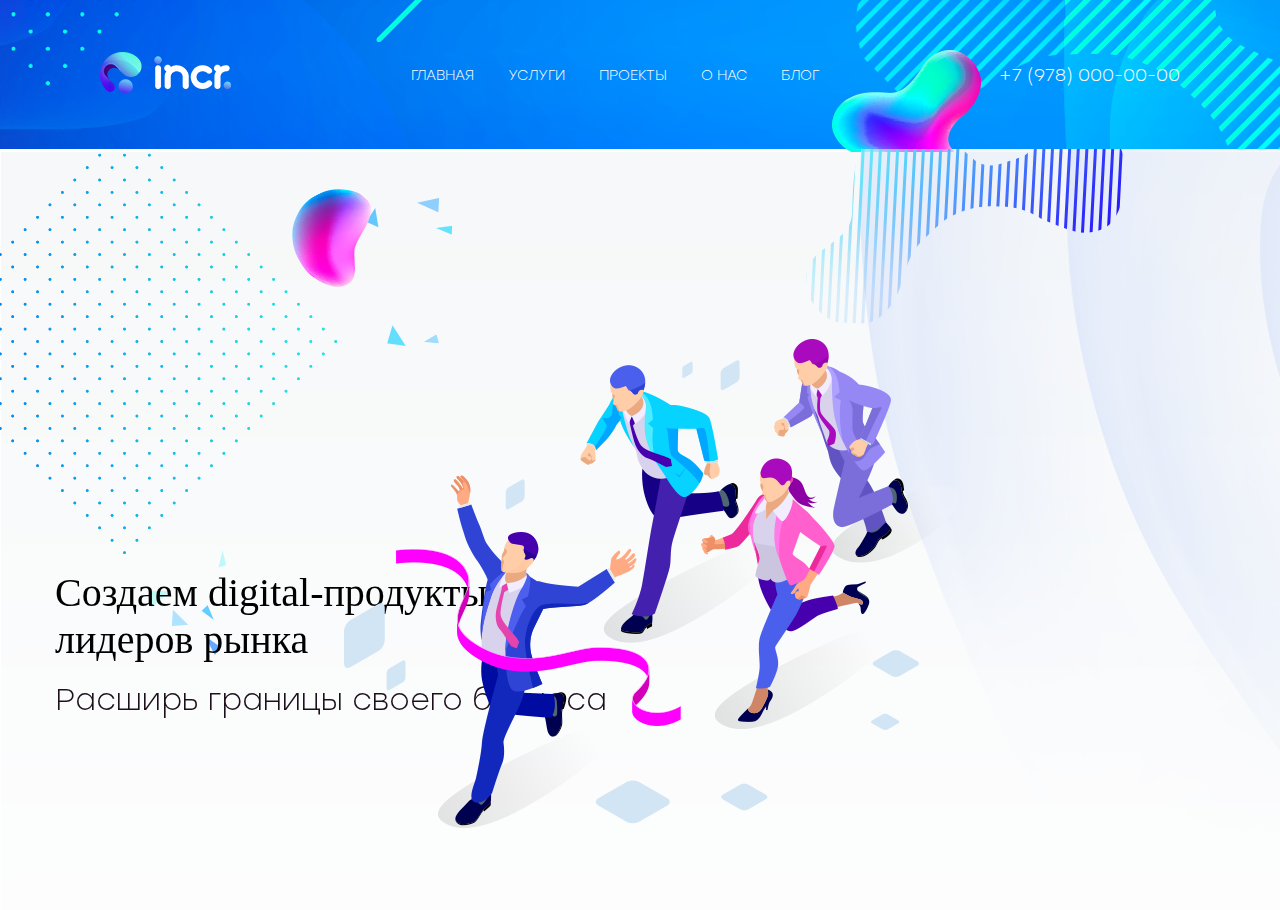
==== about_us.html @ ee7e79bd "страница о нас" ====
<!DOCTYPE html>
<html lang="en">
<head>
    <meta charset="UTF-8">
    <meta name="viewport" content="width=device-width, initial-scale=1.0">
    <meta http-equiv="X-UA-Compatible" content="ie=edge">
    <link rel="stylesheet" href="./style.css">
    <link rel="stylesheet" type="text/css" href="css/slick.css"/>
    <title>Document</title>
</head>
<body>
<header class="header-land-services">
    <section class="header-land-about-one-services">
        <a href="#" class="header-logo logo"> 
            <img src="./images/logo-small.png" class="logo__img" alt="Increase - веб-агенство">
        </a>
        <nav class="header-nav">
            <ul class="header-nav-list">
                <li class="header-nav-list__item">
                    <a href="#" class="header-nav-list__link">Главная</a>
                </li>
                <li class="header-nav-list__item">
                    <a href="#" class="header-nav-list__link">Услуги</a>
                </li>
                <li class="header-nav-list__item">
                    <a href="#" class="header-nav-list__link">Проекты</a>
                </li>
                <li class="header-nav-list__item">
                    <a href="#" class="header-nav-list__link">О нас</a>
                </li>
                <li class="header-nav-list__item">
                    <a href="#" class="header-nav-list__link">Блог</a>
                </li>
            </ul>
        </nav>
        <a href="tel:+79780000000" class="header-phone">+7 (978) 000-00-00</a>
    </section>
<img src="./images/free-audit-blot.png" class="header__paroller-1" data-paroller-factor="0.2" aria-hidden="true" alt="" style="transform: translate(0px, 21px); transition: transform 0.1s ease 0s; will-change: transform;">
</header>
<section class="about-us-digital">
    <div class="container container-about-us-digital">
        <h3 class="about-us-digital-title">Создаем digital-продукты для лидеров рынка</h3>
        <span class="about-us-digital-sub-title">Расширь границы своего бизнеса</span>
        <img class="about-us-digital-img" src="images/about-us-digital-img.png">
    </div>
</section>

<script src="./js/jquery-3.4.1.min.js"></script>
<script src="./js/jquery.paroller.min.js"></script>
<script defer type="text/javascript" src="js/slick.min.js"></script>
<script defer src="./main.js"></script>     
</body>
</html>
---- style.css ----
* {
    margin: 0;
    padding: 0;
    box-sizing: border-box;
}


@font-face {
    font-family: 'Stolzl Light';
    src: url(./fonts/StolzlLight.ttf) format('truetype');
    font-weight: normal;
    font-style: normal;
}

@font-face {
    font-family: 'Stolzl Bold';
    src: url(./fonts/StolzlBold.ttf) format('truetype');
    font-weight: normal;
    font-style: normal;
}

@font-face {
    font-family: 'Stolzl Book';
    src: url(./fonts/StolzlBook.otf) format('opentype');
    font-weight: normal;
    font-style: normal;
}



:root {
    --violet: #260063;
    --blue-light: rgba(68,174,255);
    --blue-dark: rgb(75,38,239);
    --grey: #787878;
    --grey-light: #F3F5F6;
    --grey-dark: #1D0F1C;

    --font-book: 'Stolzl Book', Arial, Helvetica, sans-serif;
}

body {
    font-family: 'Stolzl Light', Arial, Helvetica, sans-serif;
    font-size: 16px;
}

h1,
h2,
h3 {
    font-weight: normal;
}

input,
select,
textarea {
    font-family: inherit;
}
input,textarea:focus{
    outline: none;
}
textarea {
    border-radius: 25px;
    resize: none;
}

img {
    max-width: 100%;
}

*[data-paroller-factor] {
    position: absolute;
}
button:focus{
    outline: none;
}

.container {
    width: 1200px;
    max-width: 100%;
    margin: 0 auto;
    padding: 0 15px;
}

.btn {
    width: 250px;
    height: 65px;
    border: none;
    border-radius: 30px;
    background-color: #fff;
    font-family: var(--font-book);
    font-size: 16px;
    color: var(--violet);
    transition: all .25s;
}

.btn:hover,
.btn:focus {
    box-shadow: 0 3px 15px rgba(255,255,255, .35);
}

.sr-only {
    position: absolute;
    overflow: hidden;
    width: 1px;
    height: 1px;
    margin: -1px;
    padding: 0;
    border: 0;
    clip: rect(0,0,0,0);
    -webkit-clip-path: inset(100%);
    clip-path: inset(100%);
}

.form__input {
    display: block;
    width: 100%;
    padding: 15px 20px;
    border: 1px solid rgba(255,255,255, .5);
    border-radius: 35px;
    background-color: rgba(255,255,255, .35);
    color: #fff;
}

.form__input:hover,
.form__input:focus {
    box-shadow: 0px 0px 15px rgba(255,255,255, .8);
}

.form__pp {
    position: relative;
    display: block;
    padding-top: 1px;
    min-height: 24px;
    margin-top: 20px;
    padding-left: 30px;
}

.form__pp::before {
    content: "";
    position: absolute;
    left: 0;
    top: 0;
    width: 21px;
    height: 21px;
    border: 1px solid rgba(255,255,255, .8);
    border-radius: 50%;
    background-color: rgba(255,255,255, .5);
}

.form__pp-text {
    font-size: 12px;
    color: #fff;
}

.form__pp-link {
    color: inherit;
}

.form__pp-link:hover {
    text-decoration: none;
}

.form__pp-checkbox {
    -moz-appearance: none;
    -webkit-appearance: none;
}

.form__pp-text::before {
    content: "";
    position: absolute;
    left: 0;
    top: 0;
    width: 11px;
    height: 11px;
    border-radius: 50%;
    background-color: #fff;
    transform: translate(calc(50% + .5px), calc(50% + .5px));
}

.form__pp-checkbox:checked + .form__pp-text::before {
    background-color: var(--blue-dark);
}

.form__input::-webkit-input-placeholder {
    color: #fff;
}

.form__input:-ms-input-placeholder {
    color: #fff;
}

.form__input::-ms-input-placeholder {
    color: #fff;
}

.form__input::placeholder {
    color: #fff;
}

.section-title {
    font-family: var(--font-book);
    font-size: 42px;
}



/* ! header */

.header {
    min-height: 800px;
    padding-top: 55px;
    background: url(./images/header-bg.png) no-repeat center top;
}

.header-top {
    display: flex;
    justify-content: space-between;
    flex-wrap: wrap;
    padding: 0 100px;
}

.header-nav-list {
    display: flex;
    list-style: none;
}

.header-nav-list__link {
    margin: 0 17px;
    text-transform: uppercase;
    text-decoration: none;
    font-size: 14px;
    color: #fff;
}

.header-nav-list__link:hover {
    color: var(--blue-light);
}

.header-phone {
    text-decoration: none;
    font-size: 18px;
    color: #fff;
}

.social-links {
    display: flex;
    flex-direction: column;
    list-style: none;
}

.social-links__item-logo {
    width: 30px;
    max-height: 15px;
    fill: #fff;
}

.social-links__item:hover .social-links__item-logo {
    fill: var(--blue-light);
}

.header-social-links {
    justify-content: center;
}

.header-social-links .social-links__item {
    margin: 5px 0;
}


.header-bottom {
    display: flex;
    flex-wrap: wrap;
    justify-content: space-between;
    margin-top: 220px;
}

.header-bottom-info__title,
.header-bottom-info__subtitle {
    display: block;
    font-family: var(--font-book);
}

.header-bottom-info__title {
    margin-bottom: 15px;
    font-size: 30px;
    color: #fff;
}

.header-bottom-info__subtitle {
    margin-bottom: 30px;
    font-size: 25px;
    color: #9CACF0;
}

.header-bottom-info__btn {
    width: 270px;
    font-size: 18px;
}

.header-bottom-info__btn:hover,
.header-bottom-info__btn:focus {
    background: linear-gradient(to right, #4929f0, #4ecaeb);
    border: none;
    color: #fff;    
}

/* header ! */


/* ! services */

.services {
    padding: 95px 0;
    background: url(./images/services-bg.png) right top;
    background-color: var(--grey-light);
    background-repeat: no-repeat;
    background-position: calc(50% + 399.5px) 0;
}

.services__title {
    margin-bottom: 78px;
    text-align: center;
}

.services__title-text {
    display: inline-block;
    padding: 55px 80px;
    padding-bottom: 5px;
    background: url(./images/services-blot-1.png) left top,
                    url(./images/services-blot-2.png) right top;
    background-repeat: no-repeat;
}

.services-list {
    display: flex;
    justify-content: center;
    flex-wrap: wrap;
}

.services-list__item-title {
    position: relative;
    z-index: 2;
}

.services-list__item:hover .services-list__item-title {
    color: #fff;
}



.services-sub {
    position: relative;
    z-index: 2;
    list-style: none;
}

.services-list__item {
    position: relative;
    overflow: hidden;
    width: 370px;
    height: 370px;
    margin: 15px;
    padding: 22px;
    border-radius: 12px;
    background-color: #fff;
    background-repeat: no-repeat;
    background-position: right top;
    transition: all .25s;
}

.services-list__item:hover {
    box-shadow: 0 5px 15px rgba(74,10,240, .35);
}

.services-list__item::before,
.services-list__item::after {
    content: "";
    position: absolute;
    top: 0;
    left: 0;
    right: 0;
    bottom: 0;
    background-repeat: no-repeat;
}

.services-list__item::before {
    z-index: 1;
    background-position: right top;
}

.services-list__item:nth-child(1), 
.services-list__item:nth-child(4) {
    margin-left: 0px;
}

.services-list__item:nth-child(3),
 .services-list__item:nth-child(6) {
    margin-right: 0px;
}

.services-list__item:nth-child(1)::before {
    background-image: url(./images/services-1.png);
}

.services-list__item:nth-child(2)::before {
    background-image: url(./images/services-2.png);
}

.services-list__item:nth-child(3)::before {
    background-image: url(./images/services-3.png);
}

.services-list__item:nth-child(4)::before {
    background-image: url(./images/services-4.png);
}

.services-list__item:nth-child(5)::before {
    background-image: url(./images/services-5.png);
}

.services-list__item:nth-child(6)::before {
    background-image: url(./images/services-6.png);
}

.services-list__item::after {
    opacity: 0;
    z-index: 0;
    background: linear-gradient(to right, var(--blue-dark), var(--blue-light));
    transition: all .25s;
}

.services-list__item:hover::after {
    opacity: 1;
}





.services-list__item-title {
    margin-bottom: 15px;
    font-size: 20px;
}

.services-sub__item-link {
    position: relative;
    display: block;
    margin: 5px 0;
    padding: 5px;
    padding-left: 25px;
    text-decoration: none;
    color: var(---grey);
}

.services-list__item:hover .services-sub__item-link {
    color: #fff;    
}

.services-sub__item-link::before {
    content: "";
    position: absolute;
    top: calc(50% - 1px);
    left: 0;
    width: 20px;
    height: 2px;
    background: var(--grey);
    transition: all .25s;
    transform-origin: center center;
}

.services-list__item:hover .services-sub__item-link::before {
    background: #fff;
}

.services-sub__item-link:hover::before {
    background: linear-gradient(to right, var(--blue-dark), var(--blue-light));
    transform: rotate(-45deg);
}

.services-sub__item-link:hover {
    color: var(--blue-dark);
}

.services-list__item-link {
    position: absolute;
    z-index: 2;
    bottom: 22px;
    right: 22px;
    font-size: 18px;
    color: var(--grey-dark);
}

.services-list__item:hover .services-list__item-link {
    color: #fff;
}


/* services ! */



/* ! projects */

.projects {
    position: relative;
    padding-top: 95px;
}

.wrapper-project {
    display: flex;
    justify-content: space-between;
}

.projects__paroller-1 {
    left: 0;
    top: -50px;
}

.projects__paroller-2 {
    right: 0;
    top: -100px;
}

.projects-list {
    display: flex;
    flex-wrap: wrap;
    justify-content: space-between;
}

.projects__title {
    position: relative;
    margin-bottom: 50px;
}
.wrapper{
    display: flex;
    justify-content: space-between;
}

.switch{
    width: 38px;
    height: 38px;
    border: 0px;
    border-radius: 20px;
    background: #f3f3f3;
    color: #8e8e8e;
}

.switch:hover,
.switch:focus{
    background: #4c5cee;
    box-shadow:0px 15px 7px 0px rgba(70, 73, 245, 0.49);
    outline: none;
    color: #ffffff;
}

.projects-list__item-img{
    height: 100%;
}

.projects-list__item {
    position: relative;
    overflow: hidden;
    width: 50%;
    /* padding-top: 18%;
    padding-bottom: 18%; */
    /* border: 1px solid red; */
}

.projects-list__item-info {
    visibility: hidden;
    position: absolute;
    top: 0;
    left: 0;
    right: 0;
    bottom: 0;
    display: flex;
    flex-direction: column;
    justify-content: center;
    align-items: center;
    background: linear-gradient(to right, rgba(74,10,240, .85), rgba(78,229,234, .85));
    transition: all .35s;
    opacity: 0;
}

.projects-list__item:hover .projects-list__item-info {
    visibility: visible;
    opacity: 1;
}

.projects-list__item-logo {
    margin-bottom: 80px;
}

.projects-list__item-more {
    text-decoration: underline;
    font-size: 18px;
    color: #fff;
}


/* projects ! */


/* ! free-audit */

.free-audit {
    position: relative;
    padding-top: 110px;
    padding-bottom: 75px;
    background: url(./images/square-dots--white.png) calc(100% + 100px) 25px,
                linear-gradient(to right, var(--blue-dark), var(--blue-light));
    background-repeat: no-repeat;
}


.free-audit__paroller-1 {
    top: 100px;
    left: 10%;
}

.free-audit__paroller-2 {
    bottom: 200px;
    left: 5%;
}

.free-audit__paroller-3 {
    bottom: 250px;
    left: 40%;
}


.free-audit__content {
    position: relative;
    z-index: 1;
    display: flex;
    flex-wrap: wrap;
    justify-content: space-between;
}

.free-audit__info {
    width: 500px;
    max-width: 100%;
    color: #fff;
}

.free-audit__title {
    margin-bottom: 24px;
    font-size: var(--font-book);
    font-size: 30px;
}

.free-audit__text {
    margin-bottom: 20px;
    font-size: 18px;
}

.free-audit__form {
    width: 470px;
    max-width: 100%;
}

.free-audit__form .form__input {
    display: block;
    width: 100%;
    margin-bottom: 22px;
}

.free-audit__textarea {
    height: 160px;
    margin-top: 32px;
}

.free-audit__btn {
    width: 100%;
}

.free-audit__btn:hover,
.free-audit__btn:focus{
    background: linear-gradient(to right, #4929f0, #4ecaeb);
    border: none;
    color: #fff
}


/* free-audit ! */



/* ! budget-list */

.budget {
    padding: 95px 0;
    background: url(./images/budget-bg.png) left top,
                    url(./images/budget-bg-blot.png) right 45px;
    background-repeat: no-repeat;
}

.budget__title {
    margin-bottom: 100px;
}

.budget-list {
    display: flex;
    flex-wrap: wrap;
    justify-content: space-between;
    counter-reset: budget-list;
}

.budget-list__item {
    position: relative;
    display: flex;
    flex-direction: column;
    align-items: center;
    justify-content: center;
    width: 370px;
    height: 340px;
    border-radius: 12px;
    background-color: var(--grey-light);
    background-repeat: no-repeat;
    background-position: center 0;
}

.budget-list__item::before {
    content: counter(budget-list);
    counter-increment: budget-list;
    position: absolute;
    top: 0;
    width: 100%;
    text-align: center;
    font-family: var(--font-book);
    font-size: 150px;
    color: var(--grey-light);
    transform: translateY(-55%);

}

.budget-list__item:nth-child(1) {
    background-image: url(./images/budget-1.png);
}

.budget-list__item:nth-child(2) {
    background-image: url(./images/budget-2.png);
}

.budget-list__item:nth-child(3) {
    background-image: url(./images/budget-3.png);
}

.budget-list__item-icon {
    margin-bottom: 35px;
}

.budget-list__item-text {
    text-align: center;
    font-family: var(--font-book);
    font-size: 18px;
}


/* budget ! */


/* ! prototype */

.prototype {
    position: relative;
    padding-top: 160px;
    padding-bottom: 120px;
    background:  url(./images/square-dots--white.png) calc(100% + 100px) calc(100% + 100px),
                linear-gradient(to right, var(--blue-dark),  var(--blue-light));
    background-repeat: no-repeat;
}

.prototype__paroller-3 {
    bottom: 200px;
    left: 5%;
}

.prototype__content {
    position: relative;
    z-index: 1;
    display: flex;
    flex-wrap: wrap;
    justify-content: space-between;
}

.prototype__info {
    width: 420px;
    max-width: 100%;
    color: #fff;
}

.prototype__text {
    font-size: 25px;
}

.prototype__form {
    width: 470px;
    max-width: 100%;
}

.prototype__input {
    margin-bottom: 22px;
}

.prototype__btn {
    width: 100%;
}

.prototype__btn:hover,
.prototype__btn:focus {
    background: linear-gradient(to right, #4929f0, #4ecaeb);
    border: none;
    color: #fff;
}

/* prototype ! */


/* ! how-we-works */

.how-we-works {
    position: relative;
    min-height: 1000px;
    padding-top: 100px;
    padding-bottom: 250px;
    background: url(./images/how-we-work-blot.png) 35px 166px,
                url(./images/waterfall-bg.png) calc(75% - 600px) 25px,
                url(./images/agile-bg.png) calc(25% + 600px) 0,
                url(./images/square-dots--blue.png) calc(100% + 50px) 66%;
    background-repeat: no-repeat;
    color: #464646;
}

.how-we-works__paroller-3 {
    left: 0;
    bottom: 15%;
}


.how-we-works__title {
    margin-bottom: 22px;
}

.how-we-works__content {
    display: flex;
    justify-content: space-between;
}

.waterfall {
    width: 570px;
    max-width: 100%;
    padding-top: 485px;
    background: url(./images/waterfall.png) no-repeat calc(100% - 55px) 80px;
}

.waterfall__title,
.agile__title {
    margin-bottom: 20px;
    font-family: var(--font-book);
    font-size: 22px;
}

.waterfall__text,
.agile__text {
    max-width: 100%;
    text-align: justify;
}

.waterfall__text {
    width: 370px;
}

.agile__text {
    width: 470px;
}

.agile__img {
    margin-bottom: 108px;
}

.waterfall-bloks {
    margin-top: 115px;
    margin-left: 145px;
}


.waterfall-bloks__item {
    color: #fff;
}

.rotated-block {
    position: relative;
    display: flex;
    justify-content: center;
    align-items: center;
    width: 250px;
    height: 250px;
    margin-bottom: -172.5px;
    text-align: center;
}

.rotated-block:nth-child(odd) {
    margin-bottom: 0;
    transform: translate(50%);
}

.rotated-block:nth-child(even) {
    transform: translate(-35%, -35%);
}

.rotated-block::before {
    content: "";
    position: absolute;
    z-index: -1;
    top: 0;
    left: 0;
    right: 0;
    bottom: 0;
    border-radius: 10px;
    transform: rotate(45deg);
}

.waterfall-bloks__item::before {
    background: linear-gradient(45deg, var(--blue-dark), var(--blue-light));
}

.agile-bloks__item::before {
    background-color: var(--grey-light);
}

.rotated-block::after {
    content: "";
    position: absolute;
    z-index: -2;
    top: 75%;
    width: 37px;
    height: 37px;
    background: var(--blue-dark);
}

.rotated-block:nth-child(odd)::after {
    left: 0;
    transform: translate(100%, 50%);
}

.rotated-block:nth-child(even)::after {
    right: 0;
    transform: translate(-100%, 50%);
}

.rotated-block:last-child::after {
    display: none;
}

.rotated-blocks {
    counter-reset: rotated-blocks;
}

.rotated-block__text::before {
    content: counter(rotated-blocks);
    counter-increment: rotated-blocks;
    position: absolute;
    top: 0;
    left: 0;
    width: 100%;
    text-align: center;
    font-family: var(--font-book);
    font-size: 100px;
}

.agile-bloks__item .rotated-block__text::before {
    color: rgba(206, 208, 209);
}



/* how-we-works ! */


/* ! efficiency */

.efficiency {
    position: relative;
    min-height: 795px;
    padding-top: 100px;
    padding-bottom: 80px;
    background: url(./images/efficiency-img.png) right calc(100% - 80px),
                url(./images/efficiency-bg.png) right bottom;
    background-color: var(--grey-light);
    background-repeat: no-repeat;
}

.efficiency__paroller-1 {
    left: 5%;
    top: 25%;
}

.efficiency__paroller-2 {
    left: -15px;
    top: 60%;
}

.efficiency__paroller-3 {
    left: 15%;
    top: 80%;
}





.efficiency__title {
    margin-bottom: 20px;
}

.efficiency__content {
    position: relative;
    width: 770px;
    max-width: 100%;
}

.efficiency__text {
    text-align: justify;
}

.efficiency__subtitle {
    margin-top: 40px;
    margin-bottom: 30px;
    font-family: var(--font-book);
    font-size: 26px;
}

.questions {
    display: flex;
    flex-wrap: wrap;
    justify-content: space-between;
}

.questions__item {
    display: flex;
    flex-direction: column;
    justify-content: flex-end;
    width: 170px;
    height: 130px;
    padding: 15px;
    border-radius: 10px; 
    background: #fff url(./images/ok.png) no-repeat calc(100% - 15px) 15px;
    font-family: var(--font-book);
    font-size: 12px;
}


/* efficiency ! */


/* ! about-project */

.about-project {
    position: relative;
    overflow: hidden;
    padding-top: 100px;
    padding-bottom: 80px;
    background: /* url(./images/project-bg.png) 90% 35px, */
                linear-gradient(to right, var(--blue-dark),  var(--blue-light));
    background-repeat: no-repeat;
    color: #fff;
}

.about-project__paroller-1 {
    left: 10%;
    top: 5%;
}

.about-project__paroller-2 {
    right: 10%;
    top: 5%;
}

.about-project__title {
    margin-bottom: 42px;
}

.about-project__form {
    position: relative;
    display: flex;
    justify-content: space-between;
    flex-wrap: wrap;
}

.about-project__input {
    width: 370px;
    margin-bottom: 32px;
}

.about-project__textarea {
    height: 165px;
    margin-bottom: 32px;
} 

.about-project__form-bottom {
    display: flex;
    justify-content: flex-start;
    align-items: center;
    width: 100%;
}

.about-project__choose-file {
    padding-left: 25px;
    background: url(./images/file-icon.png) no-repeat left center;
    line-height: 23px;
}

.about-project__file-input {
    display: none;
    /* -moz-appearance: none;
    -webkit-appearance: none; */
}

.about-project__btn {
    margin-left: auto;
}

.about-project__btn:hover,
.about-project__btn:focus {
    background: linear-gradient(to right, #4929f0, #4ecaeb);
    border: none;
    color: #fff;
}

.about-project .form__pp {
    margin-top: 0;
    margin-right: 40px;
}

/* about-project ! */



/* ! footer */

.footer {
    padding-top: 58px;
    background-color: #2A1A87;
}

.footer__content {
    display: flex;
    flex-wrap: wrap;
    justify-content: space-between;
}

.footer-logo {
    margin-right: 54px;
}

.footer-nav-list {
    list-style: none;
}

.footer-social-links {
    justify-content: center;
}

.social-links__item {
    margin: 8px 0;
}

.footer-social-links .social-links__item-logo {
    width: 35px;
    max-height: 20px;
}

.footer-nav-list__item-link {
    display: block;
    margin-bottom: 8px;
    padding: 5px 0;
    text-transform: uppercase;
    text-decoration: none;
    font-size: 12px;
    color: #7057FF;
}

.footer-nav-list__item-link:hover {
    color: #fff;
}

.footer-phone,
.footer-email {
    display: block;
    text-decoration: none;
    font-size: 28px;
    color: #fff;
}

.footer-phone {
    margin-bottom: 20px;
}

.footer-address {
    list-style: none;
}

.footer-address__item {
    margin-bottom: 21px;
    text-transform: uppercase;
    font-family: var(--fotn-book);
    font-size: 12px;
    color: #fff;
}

.footer-more-info {
    display: flex;
    flex-direction: column;
    align-items: flex-end;
}

.footer-more-info__subscribers {
    display: flex;
    margin-bottom: 15px;
    background:  no-repeat right center;
    text-transform: uppercase;
    text-decoration: underline;
    font-size: 12px;
    color: var(--blue-light);
    line-height: 13px;
}

.footer-more-info__subscribers:hover {
    text-decoration: none;
}

.footer-more-info__subscribers::after {
    content: url(./images/footer-arrow.png);
}

.footer-more-info__presentation-link {
    text-transform: uppercase;
    text-decoration: none;
    font-size: 12px;
    color: #fff;
}


.footer-copyright {
    margin-top: 35px;
    text-align: right;
    font-size: 12px;
    color: #7057ff;
}

.footer-copyright__link {
    color: inherit;
}



/* footer ! */





@media (max-width: 1200px) {

}

@media (max-width: 1000px) {

    .free-audit__content {
        flex-direction: column;
        align-items: center;
    }

    .free-audit__info {
        width: 470px;
        max-width: 100%;
        margin-bottom: 25px;
    }
    

    .prototype__content {
        flex-direction: column;
        align-items: center;
    }

    .prototype__info {
        width: 470px;
        max-width: 100%;
        margin-bottom: 25px;
    }

}

@media (max-width: 768px) {

}



  


/* BRANDING */

/* header */

.header-land-services {
    min-height: 149px;
    background: url(./images/header-bg.png) no-repeat center top;
    display: flex;
}

.header-land-about-one-services{
    display: flex;
    justify-content: space-between;
    flex-wrap: wrap;
    padding: 0 100px;
    flex: 1;
    align-items: center;
}

/* header!! */

/* service-about */

.service-about {
    background: url(images/branding-services.png) no-repeat;
}

.container-service-about {
    display: flex;
    flex-direction: column;
    padding: 114px 15px 90px 15px;
}

.design_choice {
    align-self: center;
    margin-bottom: 74px;
    font-family: 'Stolzl Book';
    font-size: 30px;
}

.wrapper {
    height: 420px;
    display: flex
}

.wrapper-right {
    flex: 1;
}

.service {
    width: 230px;
    padding: 27px 0 22px 0;
    display: flex;
    flex-direction: column;
    border-radius: 15px;
    background: #fff;
    box-shadow: 0px 10px 74.1px 20.9px rgba(58, 112, 255, 0.22);
}

.wrapper-services {
    display: flex;
    flex-direction: column;
}

.services-name {
    width: 100%;
    height: 100%;
    padding: 27px 23px 20px 23px;
    text-decoration: none;
    color: black;
    display: block;
    font-family:'Stolzl Book';
    font-size: 23px;
    line-height: 22px;
}

.service-slogan {
    display: block;
    margin: 9px 22px;
    font-size: 12px;
    color: rgba(120, 120, 120, 255);
}

.service-smal-img {
    margin: auto;
}

.btn-more-service {
    align-self: flex-start;
    margin-top: auto;
    margin-left: 22px;
    border: none;
    background: transparent;
    text-decoration: underline;
}

.btn-more-service-advertising {
    color: #fff;
}

.services-lists {
    display: flex;
    list-style: none;
    
}

.services-items {
    overflow: hidden;
    height: 90px;
    flex: 1;
    margin: 0 5.5px;
    border-radius: 15px;
    background: #fff;
}

.services-items:first-child {
    margin-left: 11px;
}

.services-items:last-child {
    margin-right: 0;
}

.services-items-title {
    margin-left: 23px;
    font-family: 'Stolzl Book';
    font-size: 23px;
}

.services-advertising-items-title {
    color: #fff;
}

.sml-info-service {
    position: relative;
    display: flex;
 
}

.sml-info-service-title {
    font-family: 'Stolzl Book';
    font-size: 40px;
}

.sml-info-service-advertising-title {
    line-height: 51px;
}

.sml-info-service-pack-title {
    font-size: 35px;
}

.sml-info-service-pack-we-top {
    line-height: 23px;
}

.sml-info-service-slogan {
    margin: 22px 0 11px 0;
    font-size: 28px;
    color: rgba(120, 120, 120, 255);
}

.sml-info-service-we-top {
    margin-bottom: 27px;
    padding: 9px 0 8px 21px;
    border-left: 3px solid #5867f5;
    font-size: 18px;
    color: rgba(120, 120, 120, 255);
}

.sml-info-service-logo-we-top {
    width: 354px;
    line-height: 25px;
}

.sml-info-service-advertising-we-top {
    margin: 22px 0 37px 0;
    line-height: 29px;
}

.sml-info-service-text {
    width: 466px;
    padding: 31px 0 0 27px;
}

.wrapper-sml-info-service {
    display: flex;
    flex-direction: column;
}

.cost {
    width: 320px;
    margin-top: auto;
    border-radius: 30px;
    border: 0px;
    background: linear-gradient(to right, #4929f0, #4ecaeb);
    min-height: 65px;
    font-family: 'Stolzl Book';
    font-size: 17px;
    color: #fff;
}

.cost:hover,
.cost:focus {
    box-shadow: 0 3px 15px rgb(74, 67, 239);
}

.service-big-img {
    align-self: center;
    margin: 0 auto;
}

.service-advertising-big-img {
    margin: 55px 0;
}

.service-logo-big-img {
    align-self: center;
    /* margin: 0 auto; */
}

.service-pack-big-img {
    position: absolute;
    top: 10%;
    left: 37%;
}

/* service-about!! */

/* big-info-service */

.big-info-service{
    display: flex;
    justify-content: center; 
}

.container-big-info-service{
    display: flex;
    flex-direction: row;
    align-items: center;
    padding: 105px 15px 96px 15px;
}

.services-this{
    margin-right:15px;
    flex: 1.5;
}

.service-this-text{
    display: block;
    font-family: 'Stolzl Book';
    font-size: 30px;
}

.service-this-definition{
    display: block;
    margin: 23px 0 45px 0;
    font-family: 'Stolzl Light';
    font-size: 21px;
    line-height: 35px;
}

.show-cases{
    height: 65px;
    width: 320px;
    margin-bottom: 96px;
    border-radius: 30px;
    border:1px solid black;
    background:#ffffff;
}

.show-cases:hover,
.show-cases:focus {
    background: linear-gradient(to right, #4929f0, #4ecaeb);
    border: none;
    box-shadow: 0 3px 15px rgb(74, 67, 239);
    color: #fff;
}

.show-cases:focus{
    outline: none;

}

.info-service-img{
    margin: 0 15px;
    flex:2;
}

.service-why{
    margin: 0 15px;
    flex:1;
}

.service-why-text{
    font-family: 'Stolzl Book';
    font-size: 18px;
}

.service-why-list{
    position: relative;
    z-index: 2;
    list-style: none;
}

.service-why-items-text{
    position: relative;
    display: block;
    margin: 5px 0;
    padding: 5px;
    padding-left: 25px;
    text-decoration: none;
    color: var(---grey);
}

.service-why-items-text::before{
    content: "";
    position: absolute;
    top: calc(50% - 1px);
    left: 0;
    width: 20px;
    height: 2px;
    background: var(--grey);
    transition: all .25s;
    transform-origin: center center;
}

.service-why-items-text:hover {
    color: var(--blue-dark);
}

.service-why-items-text:hover::before {
    background: linear-gradient(to right, var(--blue-dark), var(--blue-light));
    transform: rotate(-45deg);
}
/* big-info-service! */

/* how-affect */

.how-affect {
    position: relative;
    background: #f3f5f6;
    display: flex;
    align-items: center;
}

.container-how-affect{
    display: flex;
    flex-direction: column;
    justify-content: space-between;
    padding: 102px 15px 120px 15px;
}

.how-affect-text {
    font-family: 'Stolzl Book';
    font-size: 35px;
    

}

.wrapper-affect {
    display: flex;
}

.bad-affect{
    flex: 1;
    background: #fafafb;
    border-radius: 20px;
    padding-left: 42px;
    padding: 35px 42px;
    display: flex;
    flex-direction: column;
    justify-content: space-between;
    height: 364px;
    margin-top: 50px;
    margin: 50px 15px 0 0;
}

.bad-affect-text {
    font-family: 'Stolzl Book';
    color: rgba(120, 120, 120, 255);
}

.bad-affect-list {
    list-style: none;;
}

.bad-affect-item{
    display: flex;
    align-items: center;
    justify-content: space-between;
    /* max-width: 310px; */
    margin: 20px 0;
    

}

.bad-affect-item p {
    font-size: 12px;
    color: rgba(120, 120, 120, 255);
    margin-right: 50px;
}

.good-affect{
    display: flex;
    flex-direction: column;
    justify-content: space-between;
    height: 364px;
    margin: 50px 0 0 15px;
    flex:1;
    box-shadow: 0px 10px 74.1px 20.9px rgba(58, 112, 255, 0.09);
    background: #ffffff;
    border-radius: 20px;
    padding-left: 42px;
    padding: 35px 42px;

}

.good-affect-list {
    list-style: none;;
}

.good-affect-text{
    font-family: 'Stolzl Book';
}

.good-affect-item{
    display: flex;
    align-items: center;
    justify-content: space-between;
    /* max-width: 310px; */
    margin: 20px 0;
    
}

.good-affect-item p {
    font-size: 12px;
    color: rgba(120, 120, 120, 255);
    margin-right: 50px;
}

/* how-affect! */

/* dev-stage */

.dev-stage{
    position: relative;
    height: 478px;
    background: url(images/dev-stage-fon.png);
    /* display: flex;
    flex-direction: column;
    justify-content: space-around; */
}

.container-dev-stage {
    display: flex;
    flex-direction: column;
    justify-content: space-evenly;
    height: 100%;
}

.dev-stage-title {
    display: block;
    font-family: 'Stolzl Book';
    font-size: 30px;
}

.dev-stage-sub-title {
    display: block;
    margin-top: 14px;
    font-size: 24px;
    color: rgba(120, 120, 120, 255);
}

.dev-stage-list{
    display: flex;
    list-style: none;
    justify-content: space-between;
    height: 130px
}

.dev-stage-items {
    flex:1;
    border-radius:20px;
    background:#f3f5f6 url(images/left-dev-stage.png) no-repeat;
    background-position-x: -15px;
    background-position-y: -15px;
    margin: 0 15px;
    display: flex;
    flex-direction: column;
    justify-content: space-around;
    padding: 0 25px;
    position: relative;
}

.dev-stage-items:first-child {
    margin: 0 15px 0 0;
}

.dev-stage-items:last-child {
    margin: 0 0 0 15px;
}

.dev-stage-items::after{
    content: ' ';
    position: absolute;
    left: 100%;
    width: 31px;
    height: 5px;
    background: #f3f5f6;
}
.dev-stage-items:last-child:after{
    content: none;
}


.number-dev-stage {
    font-family: 'Stolzl Book';
    font-size: 33px;
}

.dev-stage-text {
    font-family: 'Stolzl Book';
    font-size: 11px; 
}

.decor{
    position: absolute;
    top: -15px;
    left: -15px;
}
/* dev-stage! */

/* complex-analysis */
.complex-analysis {
    height: 469px;
    background: #f3f5f6;
}

.container-complex-analysis { 
    display: flex;
    height: 100%;
}

.wrapper-analysis-title {
 flex: 2.3;
 display: flex;
    flex-direction: column;
    justify-content: center;
}
 
.analysis-title {
display: block;
font-family: 'Stolzl Book';
font-size: 41px;
margin-bottom: 11px;
}

.analysis-sub-title {
    display: block;
    font-family: 'Stolzl Light';
    font-size: 23px;
    color: rgba(120, 120, 120, 255);
    margin: 11px 0 20px 0;
}

.analysis-text {
    display: block;
    font-family: 'Stolzl Light';
    color: rgba(120, 120, 120, 255);
    margin-top: 20px;
    line-height: 25px;
}

.analysis-list {
    flex: 1.5;
    list-style: none;
    display: flex;
    flex-direction: column;
    justify-content: center;
}

.analysis-item-check {
    margin: 0 15px;
}

.analysis-item{ 
    background: #fff url(images/check.png) no-repeat;
    background-position-y: center;
background-position-x: 15px;   
    height: 65px;
    border-radius: 20px;
    margin: 5px 15px;
    display: flex;
    align-items: center;
    padding-left: 66px;
}

.analysis-item-right {
    margin: 5px 0 5px 15px;
}

/* .analysis-item:first-child {
    margin: 5px 15px 5px 0;
}

.analysis-item:last-child {
    margin: 5px 0 5px 15px;
} */

.analysis-item-text {
    display: inline-block;
    font-family: 'Stolzl Book';
    color: rgba(29, 15, 28, 255);
    font-size: 14px;
}


/* complex-analysis! */

/* components-branding */

.components-branding {
    background: url(images/comp-branding-fon.png) no-repeat;
    padding: 85px 0 125px 0;

}

.container-comp-branding{
    display: flex;
    flex-direction: column;
    align-items: flex-end;
    
}

.comp-branding-title {
    display: block;
    width: 344px;
    text-align: right;
    font-family: 'Stolzl Book';
    font-size: 30px;
    color: rgba(255, 255, 255, 255);
}

.comp-branding-sub-title { 
    display: block;
    width: 415px;
    margin: 17px 0 75px 0;
    text-align: right;
    font-family: 'Stolzl Light';
    font-size: 15px;
    color: rgba(204, 204, 204, 255);
}

.comp-branding-list {
    display: flex;
    flex-direction: column;
    align-items: flex-end;
    list-style: none;
    
}

.comp-branding-items {
    margin: 13px 0;
    background: url(images/dash.png) no-repeat;
    background-position: 100%;
    position: relative;
}

/* .comp-branding-items::after{
    content: '';
    width: 
} */

.comp-branding-items-text {
    margin-right: 51px;
    font-family: 'Stolzl Light';
    font-size: 20px;
    color: rgba(255, 255, 255, 255);
}
/* components-branding! */

/* brand-dev */

.brand-dev {
    background: url(images/brand-dev-fon.png) no-repeat;
    background-position: 100% 12%;
}

.container-brand-dev {
    display: flex;
    flex-direction: column; 
    padding: 169px 0 91px 0;
    align-items: end;
    

}

.brand-dev-title {
    font-family: 'Stolzl Book';
    font-size: 30px;
    color: rgba(29, 15, 28, 255);
}

.brand-dev-sub-title {
    display: block;
    width: 470px;
    margin: 25px 0 84px 0;
    line-height: 26px;
    font-family: 'Stolzl Light';
    color: rgba(120, 120, 120, 255);
    
}

.aspins {
    border: none;
    background: #fff;
    font-family: 'Stolzl Light';
    color: rgba(255, 176, 0, 255);
    font-size: 24px;
    text-decoration: underline;

}
/* brand-dev! */

/* show-client */

.show-client {
    background: #f3f5f6;
}

.container-show-client {
    display: flex;
    flex-direction: column;
    padding: 100px 15px;
}

.wrapper-show-client-item {
    display: flex;
}

.show-client-item {
    margin: 0 15px 0 15px;
    border-radius: 10px;
    background: #fff;
}

.show-client-item:first-child {
    margin: 0 15px 0 0;
}

.show-client-item:last-child {
    margin: 0 0 0 15px;
}

.wrapper-show-client-content {
    margin: 25px;
}

.show-client-title {
    display: block;
    margin-bottom: 50px;
    font-family: 'Stolzl Book';
    font-size: 30px;
}

.show-client-item-title {
    display: block;
    font-family: 'Stolzl Book'; 
}

.show-client-item-sub-title {
    display: block;
    margin: 12px 0;
    font-family: 'Stolzl Light'; 
    font-size: 14px;
    color: rgba(120, 120, 120, 255);
    line-height: 20px;
}

.show-clietn-list {
    list-style: none;
}

.show-client-sub-items {
    position: relative;
    margin: 12px 0;
    font-family: 'Stolzl Light'; 
    font-size: 14px;
}

.show-client-sub-items p {
    padding: 0 25px;
}

.show-client-sub-items p::before{
    content: "";
    position: absolute;
    top: calc(50% - 1px);
    left: 0;
    width: 21px;
    height: 1px;
    background: var(--grey);
}

/* show-client! */

/* price */
.price {
    position: relative;
    background: url(images/price-fon.png) no-repeat;
}

.container-price {
    padding:86px 15px 0 15px;
}

.praci-title {
    margin-top: 86px;
    font-family: 'Stolzl Book';
    font-size: 30px;
    color: rgba(255, 255, 255, 255);
}

.price-sub-title {
    display: block;
    max-width: 442px;
    margin: 12px 0 39px 0;
    font-size: 17px;
    color: rgba(255, 255, 255, 255);
}

.choice-price-title {
    display: block;
    font-size: 24px;
    color: rgba(255, 255, 255, 255);
}

.name-service {
    display: block;
    margin: 54px 0 17px 0;
    font-family: 'Stolzl Book';
    font-size: 20px;
    color: rgba(255, 255, 255, 255);

}

.check {
    display: none;
}

.wrapper-form-input {
    display: flex;
    flex-wrap: wrap;
}

.wrapper-form-input input {
    margin: 32px 22px 0px 0;
}


.price-design {
    display: flex;
}

.check-service {
    display: flex;
    align-items: center;
    justify-content: center;
    height: 65px;
    padding: 0px 30px;
    margin-right: 12px;
    border: 1px solid #fff;
    border-radius: 30px;
    font-family:'Stolzl Book';
    color: #fff;
    font-size: 20px;
   }

input[type="checkbox"]:checked + label {
    background: #fff;
    color: #260063;
}

.contact-title {
    margin: 78px 0 10px 0;
    font-family: 'Stolzl Book';
    font-size: 30px;
    color: rgba(255, 255, 255, 255);
}

.form-input {
    width: 368px;
    height: 52px;
    padding: 32px;
    border-radius: 30px;
    border: none;
    background: #6869f4;
    font-size: 15px;
    color: rgba(255, 255, 255, 255);
}

.form-input:hover,
.form-input:focus {
    box-shadow: 0px 0px 15px rgba(255,255,255, .8);
}

.form-input::placeholder{
    color: #fff;
}

.feadback-comment {
    width: 100%;
    height: 123px;
    margin-top: 32px;
    padding: 30px;
    font-size: 16px;
}



.add-file {
    display: block;
    padding-left: 25px;
    margin: 19px 0 14px 0;
    background: url(./images/file-icon.png) no-repeat left center;
    line-height: 23px;
    font-family: 'Stolzl-Book';
    font-size: 14px;
    color: #fff;
}

.add-file input{
    display: none;
}

.send-file {
    width: 470px;
    height: 65px;
    margin-bottom: 93px;
    border: none;
    border-radius: 30px;
    background: #fff;
    text-align: center;
    color: rgba(38, 0, 99, 255);
    font-family: 'Stolzl Book';
    font-size: 16px;
}

.send-file:hover,
.send-file:focus {
    background: linear-gradient(to right, #4929f0, #4ecaeb);
    box-shadow: 0 3px 15px rgba(255,255,255, .35);
}

/* parroler */

.header__paroller-1 {
    top: 50px;
    left: 65%;
}

.header__paroller-2 {
    top: 25%;
    left: 3%;
}

.service-about__paroller-1 {
    top: 85%;
    left: 89.8%;
}

.big-info__paroller-1 {
    z-index: 99999;
    top: 90%;
    left: 0px;
}

.dev-stage__paroller-1 {
    top: 65%;
    left: 89.2%;
}

.dev-stage__paroller-2 {
    top: 65%;
    left: 89%;
}

.price__paroller-1 {
    top: 60%;
    left: 10%;
}

.price__paroller-2 {
    top: 83%;
    left: 5%;
}

.price__paroller-3 {
    top: 82%;
    left: 81%;
}

.how-affect__paroller-1 {
    top: 82%;
    left: 2%;
}

.dev-site__paroller-1 {
    top: -17%;
    left: 4%;
}

.dev-site__paroller-2 {
    top: 57%;
    left: 86%;
}

.final-work-logo__paroller-1 {
    top: -30%;
}
/* parroler! */
/* price! */
/* BRANDING!! */


/* WEV-SITE */

/* small-info-service */

.small-info-service {
    background: #fafafa ;
}

.small-info-service-about {
    display: flex;
    flex-direction: column;
    justify-content: center;
}

.container-small-info-service {
    display: flex;
    justify-content: space-between;
    /* padding: 169px 15px 182px 15px; */
    
}

.smal-info-service-title {
    display: block;
    margin: 12px 0 ;
    font-family: 'Stolzl Book';
    font-size: 30px;
    color: rgba(29, 15, 28, 255);
}

.small-info-service-cub-title {
    display: block;
    margin: 12px 0 ;
    font-size: 24px;
    color: rgba(29, 15, 28, 255);
    line-height: 32px;
}

.small-info-service-text {
    display: block;
    margin: 12px 0 ;
    font-size: 16px;
    color: rgba(29, 15, 28, 255);
    line-height: 26px;
}

/* small-info-service! */


/* how-site */

.container-how-site {
    display: flex;
    flex-direction: column;
    padding: 100px 15px 82px 15px;
    
}

.how-site-title {
    margin-bottom: 51px;
    font-family: 'Stolzl Book';
    font-size: 30px;
}

.how-site-list {
    display: flex;
    flex-wrap: wrap;
}

.how-site-item {
    display: flex;
    flex-direction: column;
    justify-content: space-between;
    flex: 1;
    margin: 0 15px;
    padding: 25px;
    border-radius: 15px;
    background:linear-gradient(to right, #4b2cef, #4dc0eb);
}

.how-site-item:first-child{
    margin: 0 15px 0 0;
}
.how-site-item:last-child {
    margin: 0 0 0 15px;
}

.how-site-item-title {
    display: block;
    font-family: 'Stolzl Book';
    font-size: 14px;
    color: rgba(255, 255, 255, 255);
}

.how-site-item-sub-title {
    display: block;
    margin: 21px 0 74px 0;
    font-size: 14px;
    color: rgba(255, 255, 255, 255);
    line-height: 26px;
}

.clock-work {
    position: relative;
    display: block;
    margin: 18px 0;
    padding: 0 35px;    
    font-family: 'Stolzl Book';
    font-size: 12px;
    color: rgba(255, 255, 255, 255);
}

.clock-work::before {
    content: '';
    position: absolute;
    width: 24px;
    height: 25px;
    background: url(images/clock-work-icon.png) no-repeat;
    left: 0px;
    top: 50%;
    transform: translateY(-50%);

}

.price-site {
    position: relative;
    padding: 0 35px; 
    display: block;
    font-family: 'Stolzl Book';
    font-size: 12px;
    color: rgba(255, 255, 255, 255);
}

.price-site::before {
    content: '';
    position: absolute;
    width: 24px;
    height: 25px;
    background: url(images/dolar-icon.png) no-repeat;
    left: 0px;
    top: -7px;
}

.check-price-site {
    height: 65px;
    width: 320px;
    align-self: center;
    margin-top: 48px;
    border-radius: 30px;
    background: #fff;
    border: 1px solid black;
    font-family: 'Stolzl Book';
    font-size: 16px;

}

.check-price-site:hover {
    background: linear-gradient(to right, #4929f0, #4ecaeb);
    border: none;
    color: #fff
}

/* how-site! */

/*dev-stage-site */


.dev-stage-site {
    background: url(images/dev-stage-fon-2.png) no-repeat;
}
/* dev-stage-site! */

/* structure-design */

.container-structure-design {
    display: flex;
    padding: 65px 15px 49px 15px;
}

.wrapper-structure-design {
    align-self: center;
}

.structure-design-title {
    display: block;
    font-family: 'Stolzl Book';
    font-size: 30px;
}

.structure-design-sub-title {
    display: block;
    margin: 13px 0 37px 0;
    font-family: 'Stolzl Light';
    font-size: 18px;
    color: rgba(120, 120, 120, 255);
}

.structure-design-work-list {
    list-style: none;
}

.structure-design-work-item {
    position: relative;
    margin: 15px 0;
}

.structure-design-work-item::before {
    content: "";
    position: absolute;
    top: calc(50% - 1px);
    left: 0;
    width: 20px;
    height: 2px;
    background: #e0e0e0;
}

.structure-design-work-text {
    display: block;
    padding: 0 30px;
    font-family: 'Stolzl Light';
    font-size: 16px;
    color: rgba(120, 120, 120, 255);
}

/* structure-design! */

/* work-design-site */

.work-design-site {
    background: linear-gradient(to right, #7554b3, #bf76ae)
}

.container-work-design-site {
    display: flex;
}

.wrapper-work-design-site {
    display: flex;
    flex-direction: column;
    justify-content: space-between;
    padding: 105px 15px 88px 15px;
}

.work-design-site-title {
     display: block;
     align-self: center;
     font-family: 'Stolzl Book';
    font-size: 30px;
    color: rgba(255, 255, 255, 255);
}

.progect-factory {
    align-self: end;
    border: none;
    background:none;
    text-decoration: underline;
    font-size: 18px;
    color: rgba(255, 255, 255, 255);
}
/* work-design-site! */

/* mob-adapt */

.mob-adapt {
    background: #f3f5f6;
}

.container-mob-adapt {
    display: flex;
    padding: 105px 15px 88px 15px;
}

.wrapper-mob-adart {
    display: flex;
    flex-direction: column;
    align-items: center;
    justify-content: center;
}
.mob-adapt-titel {
    font-family: 'Stolzl Book';
    font-size: 33px;
    line-height: 54px;
}

.mob-adapt-sub-title {
    display: block;
    margin-top: 30px;
    font-size: 20px;
    line-height: 32px;
    color: rgba(120, 120, 120, 255);
}

/* mob-adapt! */

/* dev-site */

.dev-site {
    background: url(images/dev-site-fon.png) no-repeat;
    position: relative;
}

.container-dev-site {
    display: flex;
    padding: 107px 14px 37px 15px;
}

.wrapper-dev-site {
    padding-top: 53px;
    margin-right: 59px;
}

.dev-site-title {
    font-family: 'Stolzl Book';
    font-size: 34px;
    line-height: 54px;
}

.dev-site-sub-title {
    display: block;
    margin-top: 13px;
    font-size: 18px;
    color: rgba(120, 120, 120, 255);
    line-height: 24px;

}

/* dev-site! */

/* run-site */

.run-site {
    background: #f3f5f6;
}

.container-run-site {
    display: flex;
    padding: 110px 15px;
}

.wrapper-run-site {
    padding-left: 88px;
}

.run-site-title {
    font-family: 'Stolzl Book';
    font-size: 33px;
}

.run-site-sub-title {
    display: block;
    margin: 19px 0 30px 0;
    font-size: 23px;
    color: rgba(120, 120, 120, 255);
}

.good-site-list {
    list-style: none;
}

.good-site-item{
    position: relative;
}

.good-site-item::before {
    content: "";
    position: absolute;
    top: calc(50% - 1px);
    left: 0;
    width: 20px;
    height: 2px;
    background: #e0e0e0;
}

.good-site-text {
    padding: 0 30px;
    font-size: 16pt;
    color: rgba(120, 120, 120, 255);
}

/* run-site! */
/* WEB-SITE!! */


/* SERVICE-LOGO */


.service-logo-big-img {
    /* width: 416px;
    height: 130px; */
    /* position: absolute; */
    align-self: center;
}
.service-logo-we-top {
    display: block;
    margin: 10px 115px 10px 0;
    line-height: 29px;
    font-size: 21px;
}

.service-logo__info-service-img {
    max-width: 325px;
    height: 101px;
    margin-right: 133px;
    margin-left: 113px;
}

/* logo-concept */

.logo-concept {
    background: #fff url(images/logo-concept-fon.png) no-repeat 100% 0;
}

.container-logo-concept {
    display: flex;
    padding: 98px 15px 95px 15px;
}

.wrapper-logo-concept-text {
    margin-left: 36px;
}

.logo-concept-title {
    font-family: 'Stolzl Book';
    font-size: 30px;
}

.logo-concept-sub-title {
    display: block;
    margin: 19px 0 44px 0;
    font-size: 24px;
    color: rgba(120, 120, 120, 255);
}

.logo-concept-list {
    list-style: none;
    
}

.logo-concept-item {
    display: flex;
    align-items: center;
    height: 64px;
    margin: 10px 0;
    padding-left:66px; 
    background: #fff url(images/check.png) no-repeat;
    background-position-y: center;
    background-position-x: 15px;
    /* line-height: 19px; */
}

.logo-concept-text {
    font-family: 'Stolzl Book';
    font-size: 16px;
    line-height: 19px;
}

/* logo-concept! */

/* final-work-logo */

.final-work-logo {
    position: relative;
    background: #f3f5f6 url(images/final-work-logo-fon.png) no-repeat 100%;
}

.contaoner-final-work-logo {
    width: 570px;
    padding:111px 0 96px 0;
    display: flex;
    flex-direction: column;
    justify-content: center;
}

.final-work-logo-title {
    font-family: 'Stolzl Book';
    font-size: 22px;
    line-height: 39px;
}

.final-work-logo-sub-title {
    display: block;
    margin-top:21px; 
    font-size: 16px;
    color: rgba(120, 120, 120, 255);
    line-height: 26px;
}

/* final-work-logo! */

/* logo-processing */

.container-logo-processing {
    padding: 100px 15px 67px 15px;
}

.logo-processing-title {
    font-family: 'Stolzl Book';
    font-size: 30px;
}

.logo-processing-sub-title {
    display: block;
    margin: 14px 0 25px 0;
    font-size: 24px;
    color: rgba(120, 120, 120, 255);
}

.wrapper-logo-processing{
    display: flex;
    flex-direction: column;
}

.logo-processing-ex {
    display: flex;
}

.logo-before {
    display: flex;
    flex-direction: column;
    align-items: center;
    justify-content: space-between;
    flex: 1;
    padding-bottom: 20px;
    border-radius: 15px;
    background: #fff;
    /* box-shadow:-1px -1px 25px 0px #fefeff, #fdfeff, #fdfdff, #fcfdff, #fbfcff, #fafcff, #fafbff,  #f9fbff, #f8faff,  #f7f9ff; */
    /* box-shadow: -1px -1px 25px 0px #fefeff,
                -1px -1px 25px 0px #fdfeff,
                -1px -1px 25px 0px #fdfdff,
                -1px -1px 25px 0px #fcfdff,
                -1px -1px 25px 0px #fbfcff,
                -1px -1px 25px 0px #fafcff,
                -1px -1px 25px 0px #fafbff,
                -1px -1px 25px 0px #f9fbff,
                -1px -1px 25px 0px #f8faff,
                -1px -1px 25px 0px #f7f9ff
                ; */
border: 1px solid black;
                
}

.logo-after {
    display: flex;
    flex-direction: column;
    align-items: center;
    justify-content: space-between;
    flex: 1;
    padding-bottom: 20px;
    margin: 0 30px;
    border-radius: 15px;
    background: #fff;
    /* box-shadow: -1px -1px 25px 0px #fefeff,
                -1px -1px 25px 0px #fdfeff,
                -1px -1px 25px 0px #fdfdff,
                -1px -1px 25px 0px #fcfdff,
                -1px -1px 25px 0px #fbfcff,
                -1px -1px 25px 0px #fafcff,
                -1px -1px 25px 0px #fafbff,
                -1px -1px 25px 0px #f9fbff,
                -1px -1px 25px 0px #f8faff,
                -1px -1px 25px 0px #f7f9ff
                ; */
                border: 1px solid black;
}

.logo-processing-text {
    flex: 1;
    font-size: 16px;
    color: rgba(120, 120, 120, 255);
}

.logo-processing-ex {
    height: 210px;
    margin: 15px 0;
}

.logo-bottom-text {
    display: block;
    font-size: 18px;
    color: rgba(120, 120, 120, 255);
}

.logo-before-img {
    margin: auto;
}

.logo-after-img {
    margin: auto;
}

/* logo-processing! */

/* SERVICE-LOGO! */

/* SERVICE-ADVERTISING */

.service-advertising {
    height: 420px;
    background: url(images/service-advertising-small-img.png)
}

.btn-service-advertising {
    color: #fff;
}

/* case */

.container-case{
    display: flex;
    align-items: center;
}

.case-title {
    position: relative;
    width: 720px;
    display: flex;
    justify-content: flex-end;
    padding: 79px;
        font-family: 'Stolzl Book';
    font-size: 30px;
    text-align: right;
}

.case-title::after {
    content: '';
    position: absolute;
    right: -60px;
    border: 30px solid transparent;
    border-left: 30px solid #fff;
}

/* case! */

/* pack-shape */

.container-pack-shape {
    display: flex;
    padding: 26px 15px 20px 15px;
}

.pack-shape-title {
    display: block;
    font-family: 'Stolzl Book';
    font-size: 23px;
}

.pack-shape-sub-title {
    display: block;
    margin: 20px 0 45px 0;
    font-size: 24px;
    color: rgba(120, 120, 120, 255);
}

.wrapper-pack-shape {
    width: 391px;
    display: flex;
    flex-direction: column;
    align-self: center;
    margin-right: 200px;
    
}


/* pack-shape! */

/* mommyjob */

.mommyjob {
    position: relative;
    background: url(images/mommyjob-fon.png) no-repeat;
    background-position: 43%;
}

.container-mommyjob {
    /* position: relative; */
    display: flex;
    padding: 143px 15px 135px 15px;
}

.wrapper-mommyjob {
    width: 400px;
}

.service-pack-big-img {
    position: absolute;
    right: 0;
    bottom: 7%;
}

.mommyjob-title {
    font-family: 'Stolzl Book';
    font-size: 30px;
    color: rgba(255, 255, 255, 255);
}

.mommyjob-sub-title {
    display: block;
    margin: 18px 0 136px 0;
    font-size: 24px;
    color: rgba(204, 204, 204, 255);
}

.mommyjob-bnt {
    width: 238px;
    border: none;
    background: transparent;
    font-size: 24px;
    color: rgba(250, 250, 251, 255);
    text-decoration: underline;
}

.mommyjob__paroller-1 {
    top: 61%;
    left: 89%;
}

.mommyjob__paroller-2 {
    top: 61%;
    /* left: 10%; */
}
/* mommyjob! */

/* presetn-client */

.presetn-client {
    background: url(images/present-client-fon.png) no-repeat;
    background-position: 75%;
}

.container-present-client {
    padding: 105px 15px 256px 15px;
}

.wrapper-present-client {
    width: 492px;
}

.present-client-title {
    font-family: 'Stolzl Book';
    font-size: 24px
}

.present-client-text {
    display: block;
    margin-top: 17px;
    font-size: 16px;
    color: rgba(120, 120, 120, 255);
}

/* presetn-client! */
/* SERVICE-ADVERTISING! */

/* SERVICE */

 /* header */

 .header-bottom-info-subtitle-text {
     font-size: 12px;
     line-height: 22px;
 }

 .header-bottom-compr {
     flex: 1
 }

 .header-bottom__logo-compr {
     align-self: center;
     margin: 0 44px 0 56px;
    flex: 1.6
 }

 

 /* header! */

 /* land-services-list */

 .land-services-list {
     background: url(images/service-list-fon.jpg);
 }

 .container-land-services-list {
     display: flex;
     flex-direction: column;
     padding: 94px 15px 118px 15px;
 }

 .land-services-list-title {
     align-self: center;
     display: block;
     margin-bottom: 63px;
     font-family: 'Stolzl Book';
     
    font-size: 30px;
 }

 .wrapper-service-list {

    display: flex;
    flex-wrap: wrap;
 }
 

.wrapper-item-top {
    height: 70px;
    display: flex;
    justify-content: space-between;
    align-items: center;
}

.service-list__item-img {
    z-index: 1;
}

.header-bottom__paroller-1 {
    top:10%;
    left: 70%;
}

.header-bottom__paroller-2 {
    top: 40%;
    left: 85%;
} 

.header-bottom__paroller-3 {
    top: 80%;
    left: 70%;
}



 /* land-services-list! */
/* SERVICE! */

/* SERVICE-2 */

.service-all {
    background: url(images/branding-services.png) no-repeat;
}

.container-service-all {
    display: flex;
    flex-direction: column;
    padding: 97px 15px 87px 15px;
}

.service-all-list {
    display: flex;
}

.service-all-item {
    position: relative;
    height: 370px;
    display: flex;
    flex-direction: column;
    flex: 1;
    margin: 11px;
    border-radius: 15px;
    background: #fff;
    transition: all .25s;
}

.service-all-item:hover {
    /* margin-top:31px;  */
    transform: translateY(20px);
    box-shadow: 0px 10px 74.1px 20.9px rgba(58, 112, 255, 0.22);   
}

.service-all-item:first-child {
    margin-left: 0px
}

.service-all-item:last-child {
    margin-right: 0px;
}

.service-all-title {
    display: block;
    margin-left: 21px;
    margin-top: 27px;
    font-family: 'Stolzl Book';
    font-size: 16px;
}

.sevice-all-sub-title {
    display: block;
    margin: 9px 0 6px 21px;
    font-size: 12px;
    color: rgba(120, 120, 120, 255);
}

.service-all-img {
    margin: auto;
}

.service-all-btn {
    align-self: flex-start;
    margin-left: 21px;
    margin-top: auto;
    margin-bottom: 22px;
    border:none;
    background: transparent;
    text-decoration: underline;
}


/* SERVICE2! */

/* SERVICE-CONTEXT */

.dev-stage-2 {
    background-image: url(images/dev-stage-fon-2.png);
}

/* service-about */

.service-context-about {
    background: #f3f5f6 url(images/service-context-fon.png) no-repeat 100% 100%;
}

.contaner-service-context-about {
    padding: 197px 0 182px 0;
}

.sml-info-service-context-slogan {
    color: rgba(29, 15, 28, 255);
}

.sml-info-service-context-we-top {
    border-left:3px solid #1d0f1c; 
}
/* service-about! */

/* what-service */

.what-service {
    position: relative;
}

.containere-what-service {
    display: flex;
    padding: 104px 15px 61px 15px
}

.what-service-content {
    margin-left: 20px;
}

.what-service-title {
    line-height: 47px;
    font-family: 'Stolzl Book';
    font-size: 30px;
}

.what-service-text {
    display: block;
    margin-top: 26px;
    line-height: 26px;
    font-size: 16px;
    color: rgba(120, 120, 120, 255);
    
}

.what-service__paroller-1 {
    top: -10%;
    left: -2%;
}

.what-service__paroller-2 {
    top: -10%;
    left: 85%;
}

/* what-service! */

/* land-services-list */
.service-context-list {
    position: relative;
    display: flex;
    flex-direction: column;
    justify-content: flex-end;
    padding: 28px;
    z-index: 2;
}



.service-context-list:nth-child(1){
    background: #fff url(images/ca-icon-1.png) no-repeat 95% 28px;
}

.service-context-list:nth-child(2){
    background:#fff url(images/ca-icon-2.png) no-repeat 95% 28px;
}

.service-context-list:nth-child(3){
    background:#fff url(images/ca-icon-3.png) no-repeat 95% 28px;
}

.service-context-list:nth-child(4){
    background:#fff url(images/ca-icon-4.png) no-repeat 95% 28px;
}

.service-context-list:nth-child(5){
    background:#fff url(images/ca-icon-5.png) no-repeat 95% 28px;
}

.service-context-list:nth-child(6){
    background:#fff url(images/ca-icon-6.png) no-repeat 95% 28px;
}

.service-context-list:nth-child(1)::before{
    background:url(images/ca-big-icon-1.png) no-repeat 100% 0;
}

.service-context-list:nth-child(2)::before{
    background:url(images/ca-big-icon-2.png) no-repeat 100% 0;
}

.service-context-list:nth-child(3)::before{
    background:url(images/ca-big-icon-3.png) no-repeat 100% 0;
}

.service-context-list:nth-child(4)::before{
    background:url(images/ca-big-icon-4.png) no-repeat 100% 0;
}

.service-context-list:nth-child(5)::before{
    background:url(images/ca-big-icon-5.png) no-repeat 100% 0;
}

.service-context-list:nth-child(6)::before{
    background:url(images/ca-big-icon-6.png) no-repeat 100% 0;
}

.services-list__item-sub-title {
    position: relative;
    z-index: 2;
}

.services-list__item:hover .services-list__item-sub-title {
    color: #fff;
}
/* land-services-list! */

.how-affect-context {
    background: #fff;
}

.dev-stage-context-lost {
    width: 870px;
}

.how-affect__paroller-2 {
    top: -15%;
    left: 85%;
}

.how-affect__paroller-3 {
    top: -15%;
    left: 0;
}


/* stage-setting */

.stage-setting {
    position: relative;
}

.stage-setting:nth-child(2n+1) {
    background-color: #f3f5f6;
}

.stage-setting:nth-child(2n) {
    background-color: #ffffff;
}

.stage-setting:nth-child(1) {
    background-image: url(images/stage-setting-fon-1.png);
    background-repeat: no-repeat;
}

.stage-setting:nth-child(2) {
    background-image: url(images/stage-setting-fon-2.png);
    background-repeat: no-repeat;
}

.stage-setting:nth-child(3) {
    background-image: url(images/stage-setting-fon-3.png);
    background-repeat: no-repeat;
}

.stage-setting-item {
    position: relative;
    width: 300px;
    height: 89px;
    margin-top: 31px;
    padding-left: 127px;
    display: flex;
    align-items: center;
    font-family: 'Stolzl Book';
    font-size: 18px;
}

.stage-setting:nth-child(1) .stage-setting-item::before {
    content: '';
    position: absolute;
    width: 109px;
    height: 89px;
    background-image: url(images/stage-setting-item-1.png);
    left:0;
}

.stage-setting-item:nth-child(2)::before {
    content: '';
    position: absolute;
    width: 109px;
    height: 89px;
    background-image: url(images/stage-setting-item-2.png);
    left:0;
}

.stage-setting-item:nth-child(3)::before {
    content: '';
    position: absolute;
    width: 109px;
    height: 89px;
    background-image: url(images/stage-setting-item-3.png);
    left:0;
}

.container-stage-setting {
    display: flex;
    flex-direction: column;
    padding: 75px 15px 78px 15px;
}

.stage-settig-title {
    display: block;
    margin-top: 18px;
    margin-bottom: 50px;
    align-self: center;
    font-family: 'Stolzl Book';
    font-size: 26px;
}

.stage-setting-list {
    display: flex;
}

.stage-setting-text-list {
    margin-left: 100px;
    list-style: none;
}

.stage-setting:nth-child(2n+1) .stage-setting-text-list .stage-setting-text-item {
    background-color: #fff;
}

.stage-setting:nth-child(2n) .stage-setting-text-item {
    background-color: #f3f5f6;
}

.stage-setting-text-item {
    margin: 20px 0;
    padding: 25px;
    padding-left: 65px;
    border-radius: 13px;
    background-image: url(images/ok.png);
    background-repeat: no-repeat;
    background-position: 15px 15px;
}

.stage-setting-text-item:first-child {
    margin: 0px;
}

.stage-setting-text-title {
    font-family: 'Stolzl Book';
    font-size: 11px;
}

.stage-setting-text-sub-title {
    display: block;
    margin-top: 19px;
    font-size: 14px;
    color: rgba(120, 120, 120, 255);
    line-height: 24px;
}

.stage-setting__paroller-1 {
    top: 5%;
    left: 92%;
}

.stage-setting__paroller-2 {
    top: -20%;
    left: -3%;
}

.stage-setting__paroller-3 {
    top: 93%;
    left: 92.6%;
}
/* stage-setting! */

/* warranty */

.container-warranty {
    display: flex;
    padding: 47px 15px 36px 15px;
}

.warranty-title {
    display: block;
    margin-top: 45px;
    font-family: 'Stolzl Book';
    font-size: 30px;
}

.warranty-list {
    margin-right: 77px;
    margin-top: 17px;
    list-style: inside;

}


.warranty-item {
    margin: 23px 0;
    color: rgba(120, 120, 120, 255);
}
/* .warranty-item::before {
    position: absolute;
    content: '';
    width: 2px;
    height: 2px;
    border-radius: 30px;
    color: red;
} */

.warranty-list-text {
    display: inline;
    font-size: 16px;
    line-height: 26px;
    
}


/* warranty! */

/* result-client */

.result-client {
    position: relative;
    background: #f3f5f6;
}

.container-result-client {
    padding: 96px 15px 0 15px;
}

.wrapper-result-client-title {
    display: flex;
    justify-content: space-between;
}

.result-client-title {
    margin-bottom: 51px;
    font-family: 'Stolzl Book';
    font-size: 26px;
}

.wrapper-result-client {
    display: flex;
}

.wrapper-result-client-content {
    margin: 30px 0 0 71px; 
}

.wrapper-result-client-title {
    font-family: 'Stolzl Book';
    font-size: 16px;
}

.result-client-list {
    margin-right: 0px;
}

.switch-result-client {
    background: #fff;
}

.result-client__paroller-1 {
    top: 5%;
    left: 8.8%;
}

/* result-client! */

/* pack-price */

.pack-price {
    position: relative;
}

.fon-img {
    position: absolute;
}

.left-fon {
    left: -210px;
    top: -4%;
    z-index: -1;
}

.right-fon {
    left: 86%;
    top: 10%;
    z-index: -1;
}



.container-pack-price {
    padding: 109px 15px 111px 15px;
}

.pack-item-list {
    display: flex;
}

.pack-item {
    flex: 1;
    min-height: 364px;
    overflow: hidden;
    border-radius: 15px;
    box-shadow: 0px 6px 58.08px 7.92px rgba(58, 112, 255, 0.04);
}

.pack-item:nth-child(2) {
    margin: 0 30px;
}

.pack-item-title {
    display: block;
    padding: 23px 23px 24px 23px;
    /* height: 84px; */
    background-image: -moz-linear-gradient( 23deg, rgb(75,38,239) 0%, rgb(77,201,235) 100%);
    background-image: -webkit-linear-gradient( 23deg, rgb(75,38,239) 0%, rgb(77,201,235) 100%);
    background-image: -ms-linear-gradient( 23deg, rgb(75,38,239) 0%, rgb(77,201,235) 100%);
    font-family: 'Stolzl Bock';
    font-weight: normal;
    font-size: 33px;
    color: rgba(255, 255, 255, 255);
}

.pack-item-text {
    display: block;
    min-height: 154px;
    padding: 28px 21px 32px 21px;
    background: #fff;
    font-size: 14px;
}

.wrapper-pack-price {
    padding: 36px 22px 27px 22px;
    /* height: 126px; */
    background-image: -moz-linear-gradient( 23deg, rgb(75,38,239) 0%, rgb(77,201,235) 100%);
    background-image: -webkit-linear-gradient( 23deg, rgb(75,38,239) 0%, rgb(77,201,235) 100%);
    background-image: -ms-linear-gradient( 23deg, rgb(75,38,239) 0%, rgb(77,201,235) 100%);
}

.pack-clock-work {
    display: block;
    
}



.small-info-service-seo-about {
    width: 453px;
}

/* pack-price! */

/* SERVICE-CONTEXT! */

/* SEO */

.seo-about {
    background-image: url(images/seo-about-fon.png);
}

.container-seo-about {
    display: flex;
    justify-content: flex-end;
    padding: 246px 15px 80px 15px;

}

.smal-info-service-seo-title {
    font-size: 40px;
    color: #fff;
}

.small-info-service-seo-cub-title {
    line-height: 37px;
    font-size: 29px;
    color: #fff;
}

.sml-info-service-seo-we-top {
    width: 274px;
    height: 64px;
    border-left: 3px solid #fff;
    line-height: 29px;
    font-size: 18px;
    color: #fff;
}

.btn-more-service-seo {
    width: 320px;
    height: 65px;
    margin-bottom: 93px;
    border: none;
    border-radius: 30px;
    background: #fff;
    text-align: center;
    color: rgba(38, 0, 99, 255);
    font-family: 'Stolzl Book';
    font-size: 16px;
    transition: all 0.25s
}

.btn-more-service-seo:hover,
.btn-more-service-seo:focus {
    background: linear-gradient(to right, #4929f0, #4ecaeb);
    box-shadow: 0 3px 15px rgba(255,255,255, .35);
}


.what-service-seo-img {
    margin-left: 38px;
}

.what-service-seo-text:nth-child(2) {
    margin: 20px 0;
}

.what-service-seo-content {
    margin: auto;
}

/* what-service */

.what-service-seo {
    background: #f3f5f6;
}

.what-service-content-list {
    list-style: none;
}

.what-service-content-text {
    margin-left: 40px;
    font-size: 16px;
    line-height: 24px;
    color: rgba(120, 120, 120, 255);
}

.what-service-content-item {
    position: relative;
}

.what-service-content-item {
    margin: 20px 0;
}

.what-service-content-item:first-child {
    margin-top: 0px
}

.what-service-content-item:last-child {
    margin-bottom: 0px
}

.what-service-content-item:nth-child(1)::before {
    position: absolute;
    content: '1';
    width: 28px;
    height: 28px;
    display: flex;
    align-items: center;
    justify-content: center;
    border-radius: 30px;
    background: #fff;
}

.what-service-content-item:nth-child(2)::before {
    position: absolute;
    content: '2';
    width: 28px;
    height: 28px;
    display: flex;
    align-items: center;
    justify-content: center;
    border-radius: 30px;
    background: #fff;
}

.what-service-content-item:nth-child(3)::before {
    position: absolute;
    content: '3';
    width: 28px;
    height: 28px;
    display: flex;
    align-items: center;
    justify-content: center;
    border-radius: 30px;
    background: #fff;
}

.what-service-content-item:nth-child(4)::before {
    position: absolute;
    content: '4';
    width: 28px;
    height: 28px;
    display: flex;
    align-items: center;
    justify-content: center;
    border-radius: 30px;
    background: #fff;
}

.what-service-seo__paroller-1 {
    top: 61%;
    left: -2%;
}

/* what-service! */

/* how-affect */

.how-affect-seo {
    background: #fff;
}

/* how-affect! */

/* dev-stage-seo */

.dev-stage-seo {
    background: url(images/dev-stage-fon-2.png);
}

/* dev-stage-seo! */

/* complex-analysis-seo */
.complex-analysis-seo {
    position: relative;
}

.container-complex-analysis-seo {
    padding: 95px 15px 85px 15px;
}

.complex-analysis-seo:nth-child(2n+1) {
    background: #f3f5f6;
}

.complex-analysis-seo:nth-child(2n) {
    background: #ffffff;
}

.complex-analysis-seo:nth-child(2n+1) .analysis-item {
    background-color: #fff ;
}

.complex-analysis-seo:nth-child(2n) .analysis-item {
    background-color: #f3f5f6;
}

.complex-analysis-seo:nth-child(2n+1) .wrapper-analysis-title-seo {
    margin-right: 15px;
}

.complex-analysis-seo:nth-child(2n) .wrapper-analysis-title-seo {
    margin-left: 30px;
}

.analysis-title-seo {
    font-size: 36px;
}

.analysis-text-seo {
    font-size: 14px;
}

.complex-analysis-seo__paroller-1 {
    top: 61%;
    left: 83%;
    z-index: 1;
}

.complex-analysis-seo__paroller-2 {
    top: 61%;
    left: 83%;
    z-index: 1;
}
/* complex-analysis-seo! */
/* SEO! */

/* BLOG */
/* blog */

.blog {
    position: relative;
    background-image: url(images/blog-fon.png);
}

.container-blog {
    padding: 200px 15px 78px 15px;
}

.blog-img {
    position: absolute;
    top: 123px;
    left: 47%;
}

.blog-title {
    margin-bottom: 37px;
    font-family: 'Stolzl Book';
    font-size: 40px;
}

.blog-list {
    max-width:655px;
    display: flex;
    flex-wrap: wrap;
    list-style: none;
}

.blog-item {
    display: flex;
    align-items: center;
    margin-right: 15px;
    margin-bottom: 15px;
    overflow: hidden;
    border: 2px solid rgb(74, 59, 242); 
    border-radius: 30px;
    transition: all 0.25s
    
}

.blog-link {
    padding: 15px 50px;
    font-family: 'Stolzl Book';
    font-size: 17px;
    line-height: 32px;
    color: rgba(74, 59, 242, 255);
    padding: 15px 50px;
    cursor: pointer;
}

.blog-item:hover,
.blog-item:focus {
    border: none;
    background-image: -moz-linear-gradient( 0deg, rgb(75,38,239) 0%, rgb(77,201,235) 100%);
    background-image: -webkit-linear-gradient( 0deg, rgb(75,38,239) 0%, rgb(77,201,235) 100%);
    background-image: -ms-linear-gradient( 0deg, rgb(75,38,239) 0%, rgb(77,201,235) 100%);
    color: #fff;
    
}
/* blog! */

/* info-panel */

.info-panel {
    position: relative;
    background: #f5f7f8;
}

.container-info-panel {
    padding: 90px 15px;
}

.slider-info-panel {
    display: flex;
    flex-wrap: wrap;
}

.info-panel-item:nth-child(3n+1) .info-patel-top {
    background-image: -moz-linear-gradient( 51deg, rgb(74,59,242) 0%, rgb(128,117,255) 100%);
    background-image: -webkit-linear-gradient( 51deg, rgb(74,59,242) 0%, rgb(128,117,255) 100%);
    background-image: -ms-linear-gradient( 51deg, rgb(74,59,242) 0%, rgb(128,117,255) 100%);
}

.info-panel-item:nth-child(3n+2) .info-patel-top {

    background-image: -moz-linear-gradient( 51deg, rgb(242,214,59) 0%, rgb(239,230,86) 100%);
    background-image: -webkit-linear-gradient( 51deg, rgb(242,214,59) 0%, rgb(239,230,86) 100%);
    background-image: -ms-linear-gradient( 51deg, rgb(242,214,59) 0%, rgb(239,230,86) 100%);
}

.info-panel-item:nth-child(3n+3) .info-patel-top {
    background-image: -moz-linear-gradient( 51deg, rgb(196,196,221) 0%, rgb(255,255,255) 100%);
    background-image: -webkit-linear-gradient( 51deg, rgb(196,196,221) 0%, rgb(255,255,255) 100%);
    background-image: -ms-linear-gradient( 51deg, rgb(196,196,221) 0%, rgb(255,255,255) 100%);
}

.info-panel-item:nth-child(3n+2) {
    margin-left: 30px;
    margin-right: 30px;
}

.info-panel-item {
    margin-bottom:30px; 
    background-color: #fff;
    border-radius: 13px;
    overflow: hidden;
}


.info-patel-top {
    display: flex;
    justify-content: center;
    align-items: center;
    padding: 25px 60px;
}

.contant-info-panel {
    padding: 25px;
}

.contant-info-panel-title {
    
    margin-bottom: 15px;
    font-family: 'Stolzl Book';
    font-size: 13px;
}

.contant-info-panel-text {
    max-width: 311px;
    display: block;
    font-size: 12px;
    line-height: 20px;
    color: rgba(120, 120, 120, 255);
}

.info-patel-top-bottom {
    display: flex;
    margin-top: 70px;
}

.teg {
    padding: 5px 10px;  
    border-radius: 30px;
    font-family: 'Stolzl Book';
    font-size: 9px;
}



.teg-1 {
    border:1px solid rgb(74, 59, 242);
    background-color: rgba(255, 255, 255, 0);  
    color: rgb(74, 59, 242);  
}

.teg-2 {
    margin: 0 10px;
    border:1px solid rgb(242, 205, 59);;
    background-color: rgba(255, 255, 255, 0);    
    color: rgb(242, 205, 59);
}

.views {
    position: relative;
    display: flex;
    justify-content: center;
    align-items: center;
    padding: 0 28px;
    font-size: 13px;
    color: rgba(181, 181, 181, 255);
}

.views::before {
    content: '';
    width: 20px;
    height: 13px;
    position: absolute;;
    left: 0px;
    top: 50%;
    transform: translateY(-50%);
    background-image: url(images/view-icon.png);

}

.info-panel-fon-1 {
    position: absolute;
    top: 0%;
    left: -6%;
}

.info-panel-fon-2 {
    position: absolute;
    top: 5%;
    right: 0;
}

/* info-panel! */

/* pagination */


.pagination {
    display: flex;
    justify-content: center;
    margin-top: 15px;
}

.pagination-list {
    display: flex;
    align-items: center;
    list-style: none;
}

.switch-pagination {
    display: flex;
    justify-content: center;
    align-items: center;
    background-color: #fff;
}

.switch-pagination:first-child {
    margin-right: 12px;
}

.switch-pagination:last-child {
    margin-left: 12px;
}

.page {
    margin: 0 7.5px;
    font-family: 'Stolzl-Book';
    font-size: 30px;
    color: rgba(121, 121, 121, 255);    
}

.page-active {
    font-size: 35px;
    color: #4c57ee;
}

.dots {
    font-size: 22px;
}
/* pagination! */
/* BLOG! */

/* ABOUT US */

/* about-us-digital */

.about-us-digital {
    position: relative;
    background-image: url(images/blog-fon.png);
}

.container-about-us-digital {
    padding: 420px 15px 192px 15px;
}

.about-us-digital-title {
    max-width: 600px;
    display: block;
    margin-bottom: 18px;
    font-family: 'StolzlBook';
    font-size: 40px;
}

.about-us-digital-sub-title {
    margin-top: 18px;
    font-size: 30px;
    color: rgba(29, 15, 28, 255);
}

.about-us-digital-img {
    position: absolute;
    top: 25%;
    right: 25%;
}





/* about-us-digital! */


/* ABOUT US! */
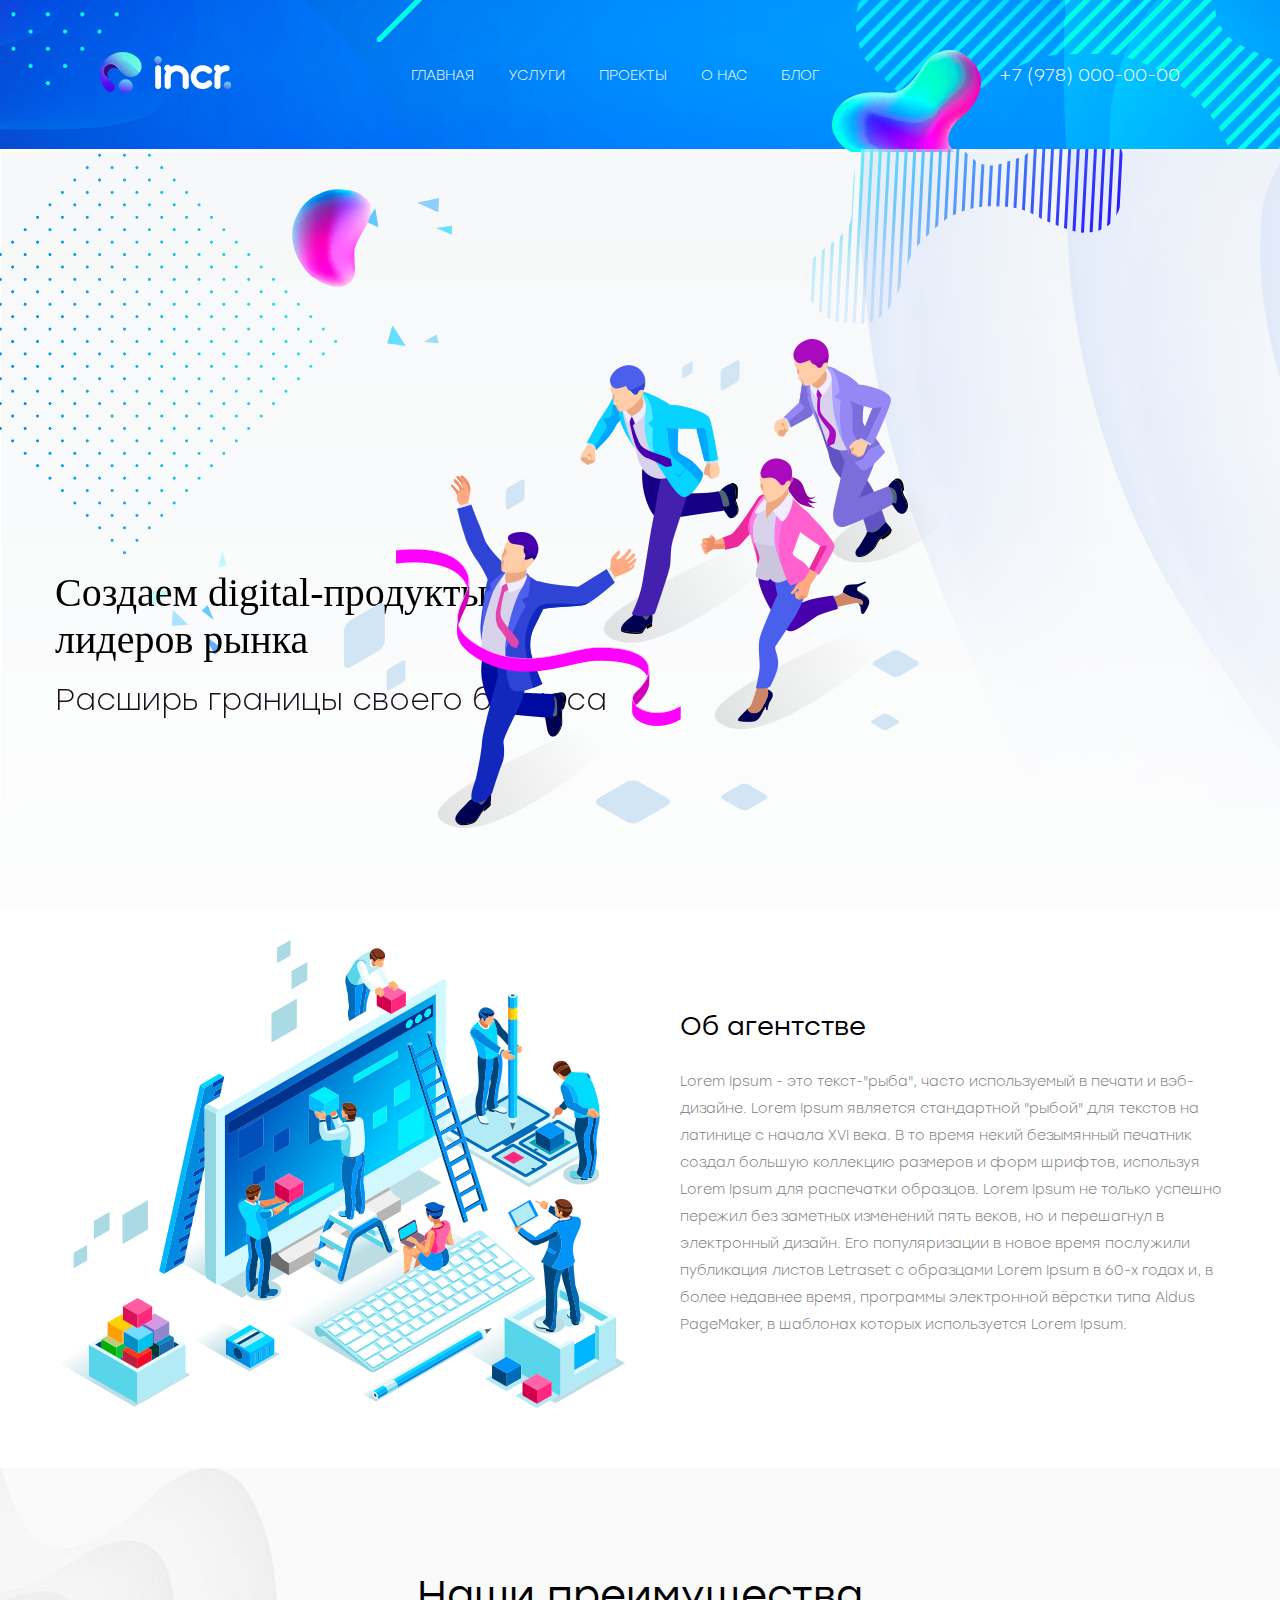
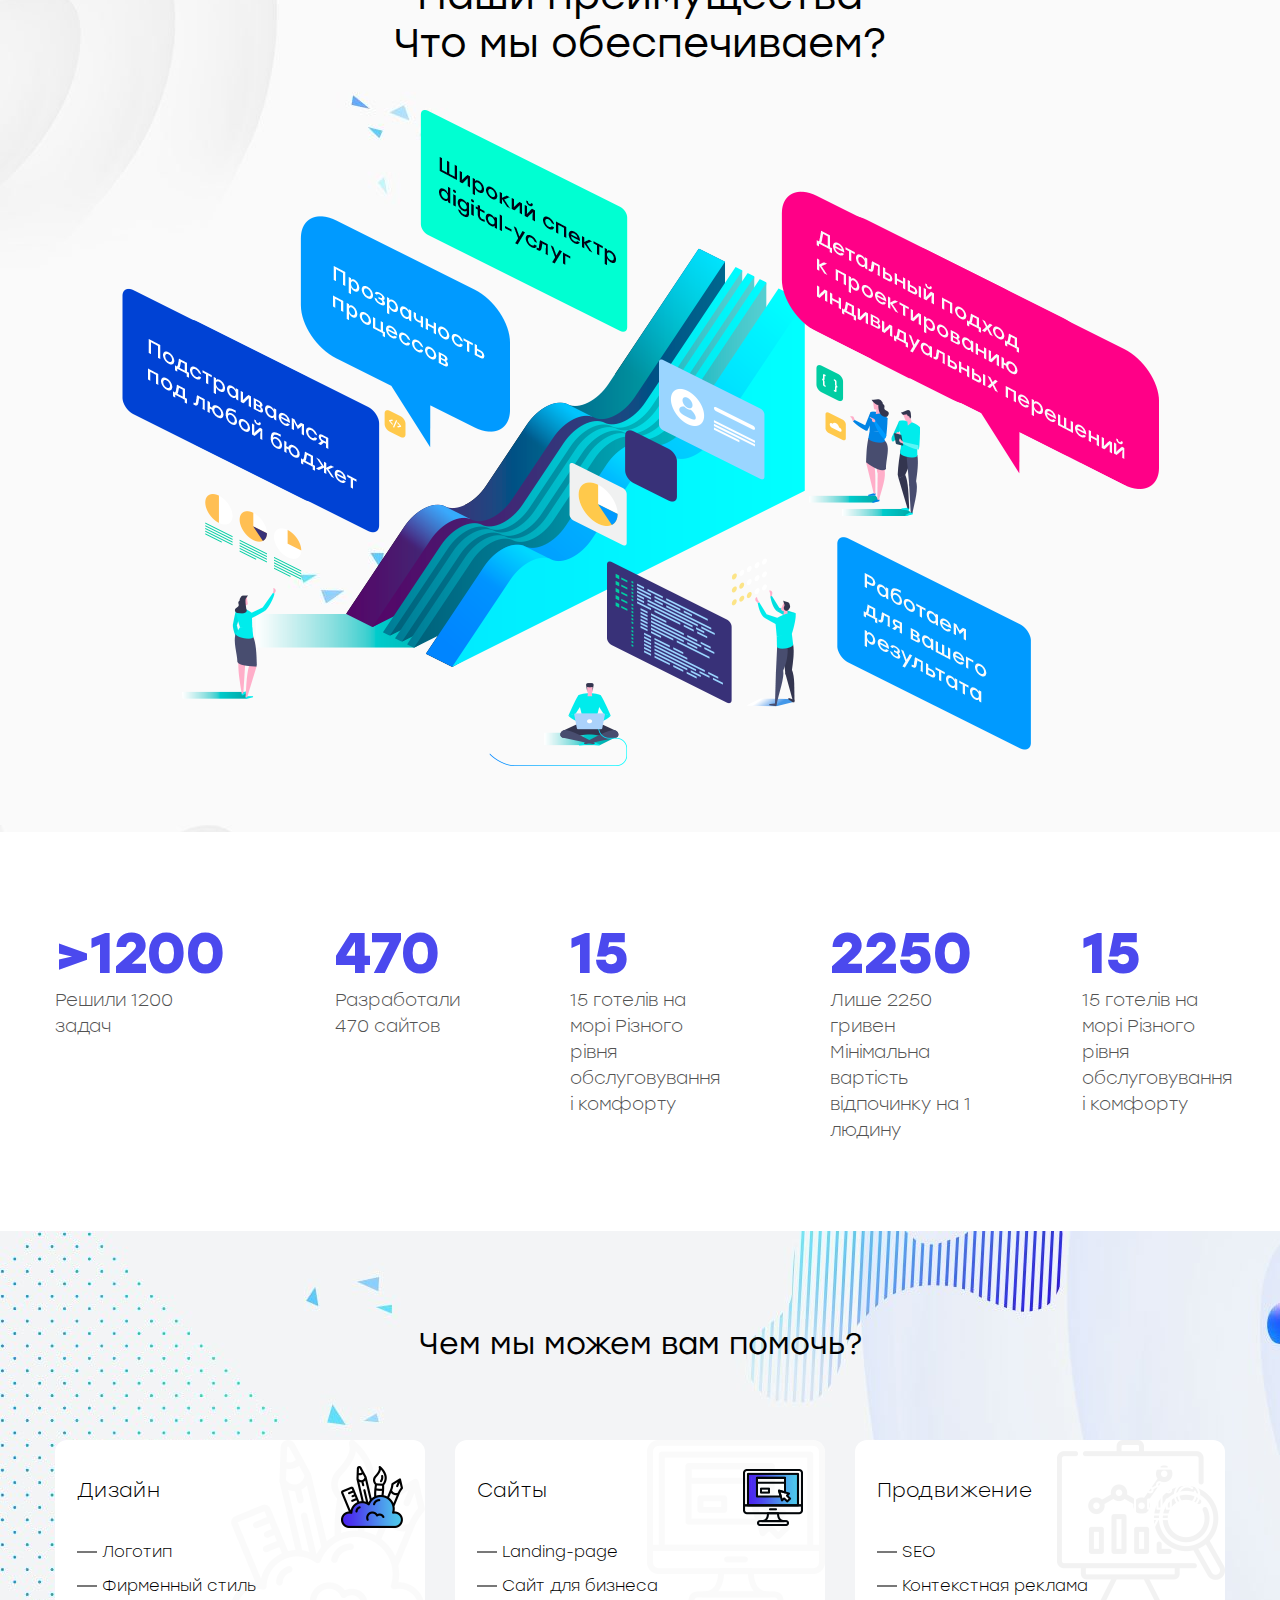
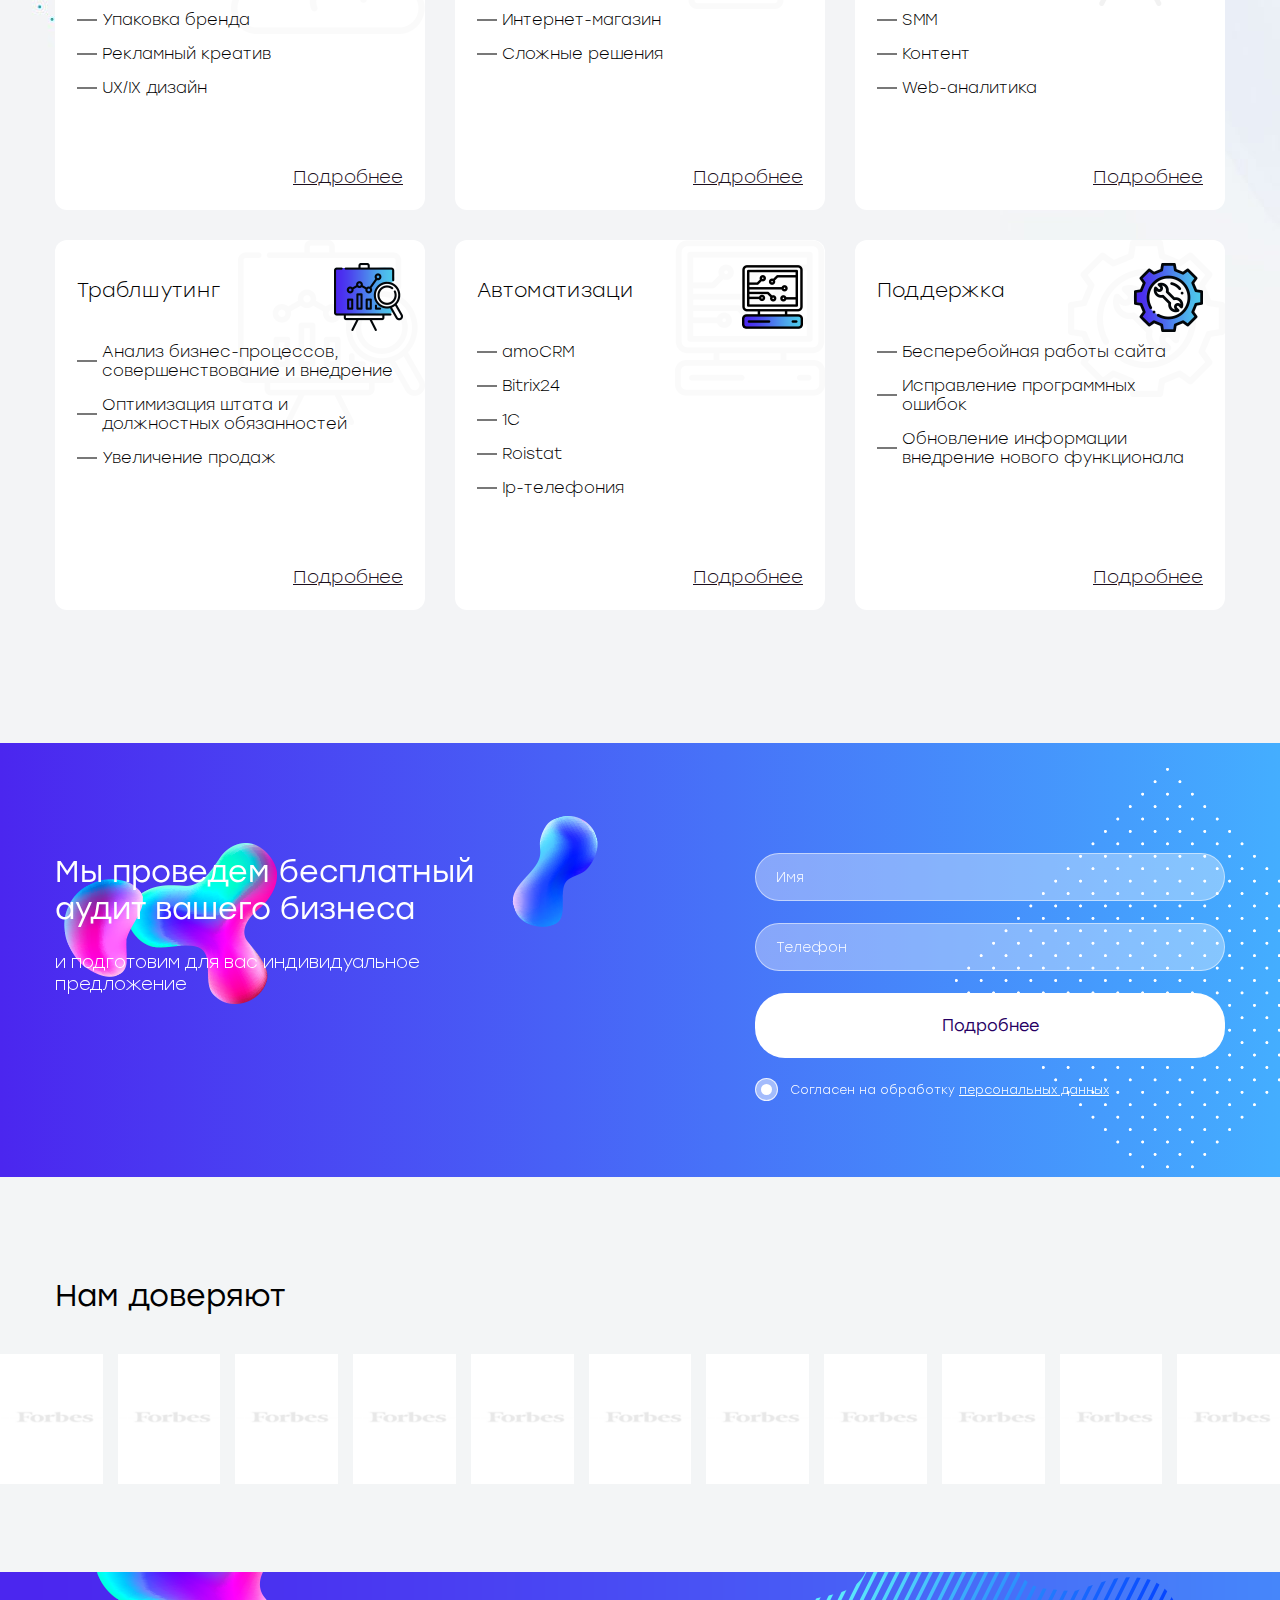
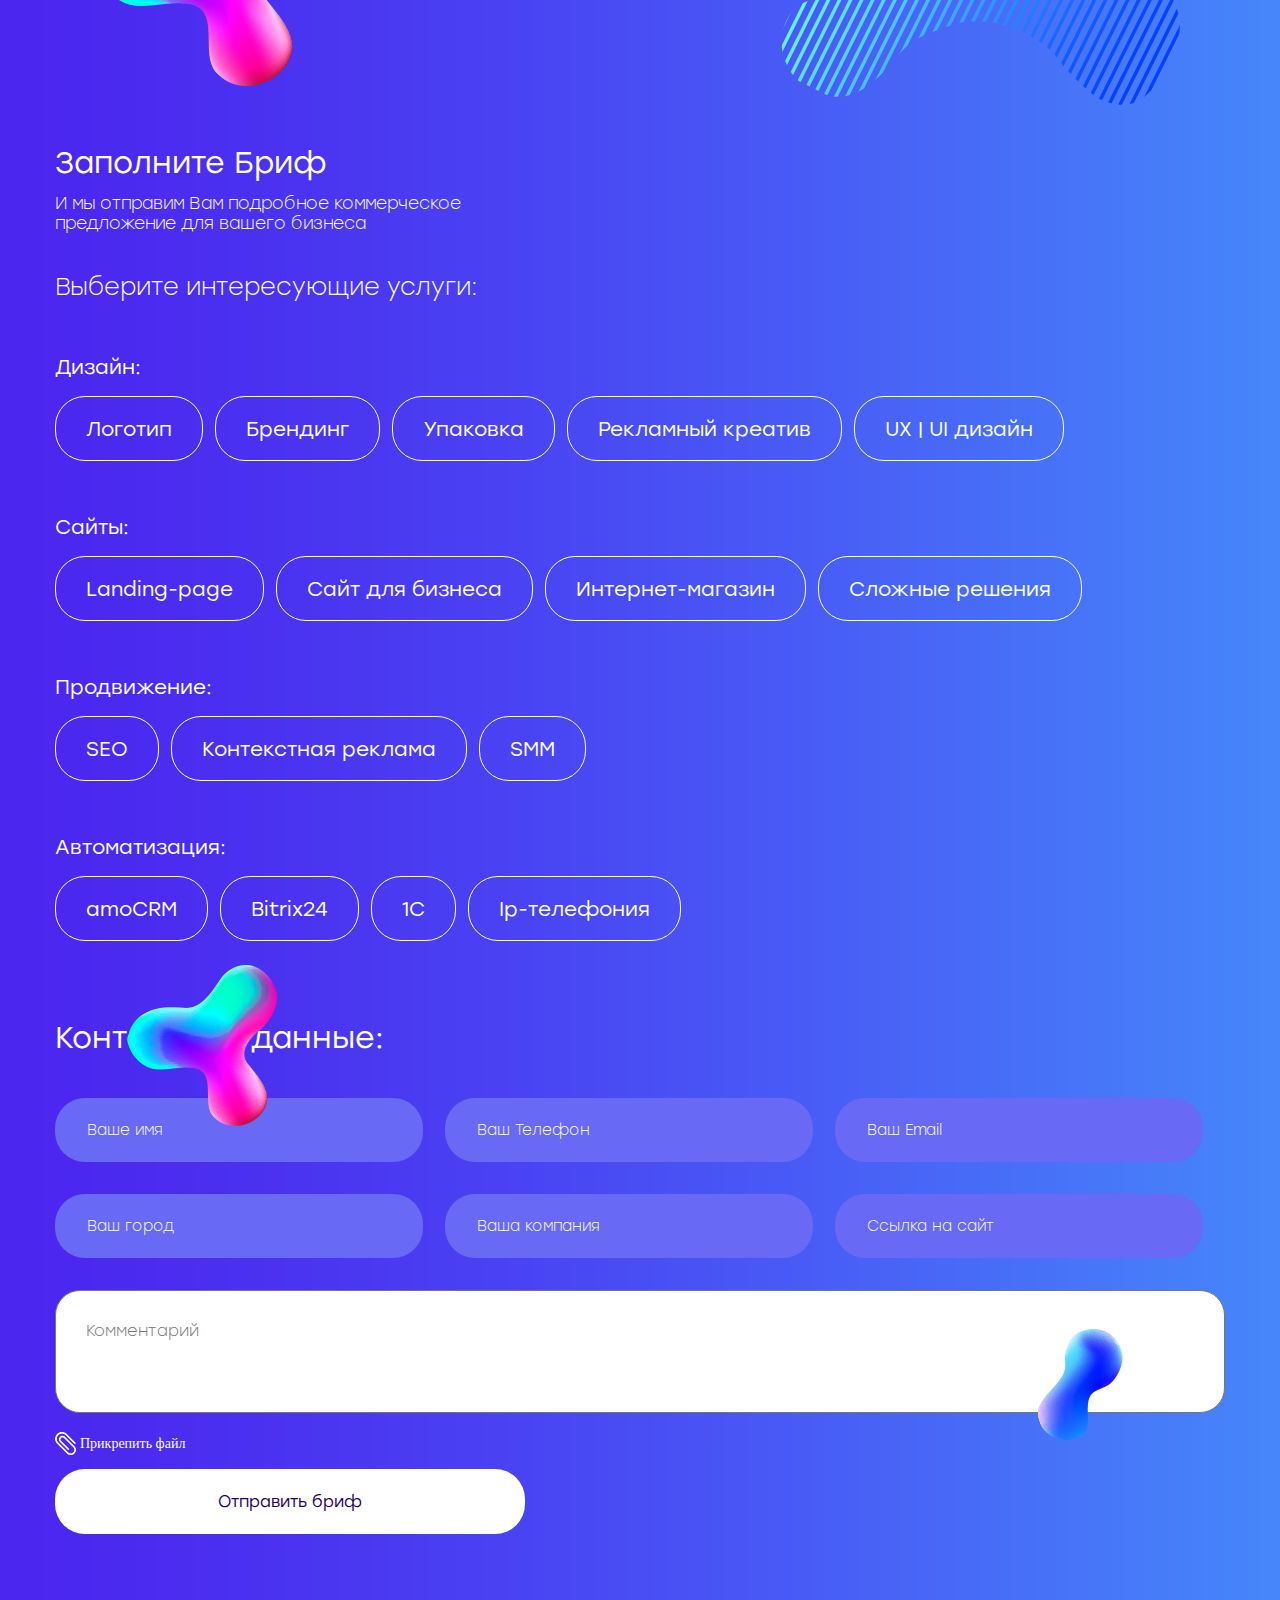
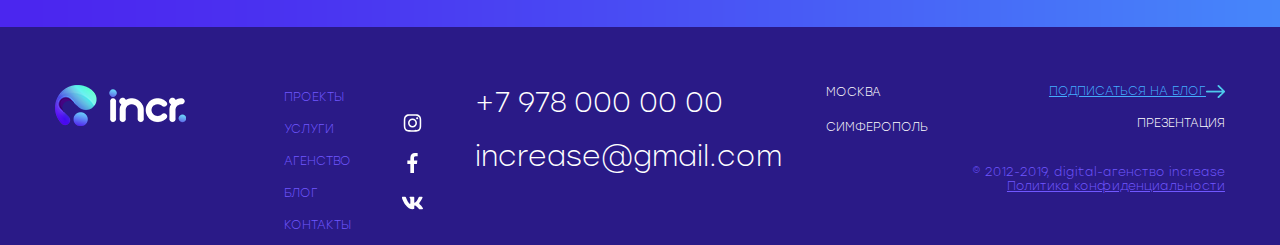
==== commit cc6e06cc: "страница Контакты и О Нас" ====
--- a/about_us.html
+++ b/about_us.html
@@ -44,6 +44,367 @@
         <img class="about-us-digital-img" src="images/about-us-digital-img.png">
     </div>
 </section>
+<section class="about-agency">
+    <div class="container container-agency">
+        <img class="ablout-agency-img" src="images/about-agency-img.png">
+        <div class="wrapper-content-agency">
+            <h3 class="about-agency-title">Об агентстве</h3>
+            <span class="about-agency-sub-title">Lorem Ipsum - это текст-"рыба", часто используемый в печати и вэб-дизайне. Lorem Ipsum является стандартной "рыбой" для текстов на латинице с начала XVI века. В то время некий безымянный печатник создал большую коллекцию размеров и форм шрифтов, используя Lorem Ipsum для распечатки образцов. Lorem Ipsum не только успешно пережил без заметных изменений пять веков, но и перешагнул в электронный дизайн. Его популяризации в новое время послужили публикация листов Letraset с образцами Lorem Ipsum в 60-х годах и, в более недавнее время, программы электронной вёрстки типа Aldus PageMaker, в шаблонах которых используется Lorem Ipsum.</span>
+        </div>
+
+    </div>
+</section>
+<section class="provide">   
+    <div class="container container-provide">
+        <h3 class="provide-title">Наши преимущества Что мы обеспечиваем?</h3>
+        <img class="provide-img" src="images/provide-img.png">
+    </div>
+</section>
+<section class="stat">
+    <div class="container container-stat">
+        <ul class="stat-list">
+            <li class="stat-item">
+                <p class="stat-num more-less">1200</p>
+                <span class="stat-text">Решили 1200 задач</span>
+            </li>
+            <li class="stat-item">
+                <p class="stat-num">470</p>
+                <span class="stat-text">Разработали 470 сайтов </span>
+            </li>
+            <li class="stat-item">
+                <p class="stat-num">15</p>
+                <span class="stat-text">15 готелів на морі Різного рівня обслуговування і комфорту</span>
+            </li>
+            <li class="stat-item">
+                <p class="stat-num">2250</p>
+                <span class="stat-text">Лише 2250 гривен Мінімальна вартість відпочинку на 1 людину</span>
+            </li>
+            <li class="stat-item">
+                <p class="stat-num">15</p>
+                <span class="stat-text">15 готелів на морі Різного рівня обслуговування і комфорту</span>
+            </li>
+        </ul>
+    </div>
+</section>
+<section class="land-services-list">
+    <div class="container container-land-services-list">
+        <h3 class="land-services-list-title">Чем мы можем вам помочь?</h3>
+        <div class="services-list">
+                <div class="services-list__item">
+                    <div class="wrapper-item-top">
+                        <h3 class="services-list__item-title">Дизайн</h3>
+                        <img class="service-list__item-img" src="images/service-icon.png">
+                    </div>
+                    <ul class="services-sub">
+                        <li class="services-sub__item">
+                            <a href="#" class="services-sub__item-link">Логотип</a>
+                        </li>
+                        <li class="services-sub__item">
+                            <a href="#" class="services-sub__item-link">Фирменный стиль</a>
+                        </li>
+                        <li class="services-sub__item">
+                            <a href="#" class="services-sub__item-link">Упаковка бренда</a>
+                        </li>
+                        <li class="services-sub__item">
+                            <a href="#" class="services-sub__item-link">Рекламный креатив</a>
+                        </li>
+                        <li class="services-sub__item">
+                            <a href="#" class="services-sub__item-link">UX/IX дизайн</a>
+                        </li>
+                    </ul>
+                    <a href="#" class="services-list__item-link">Подробнее</a>
+                </div>
+                <div class="services-list__item">
+                    <div class="wrapper-item-top">
+                        <h3 class="services-list__item-title">Сайты</h3>
+                        <img class="service-list__item-img" src="images/service-icon-2.png">
+                    </div>
+                    <ul class="services-sub">
+                        <li class="services-sub__item">
+                            <a href="#" class="services-sub__item-link">Landing-page</a>
+                        </li>
+                        <li class="services-sub__item">
+                            <a href="#" class="services-sub__item-link">Сайт для бизнеса</a>
+                        </li>
+                        <li class="services-sub__item">
+                            <a href="#" class="services-sub__item-link">Интернет-магазин</a>
+                        </li>
+                        <li class="services-sub__item">
+                            <a href="#" class="services-sub__item-link">Сложные решения</a>
+                        </li>
+                    </ul>
+                    <a href="#" class="services-list__item-link">Подробнее</a>
+                </div>
+                <div class="services-list__item">
+                    <div class="wrapper-item-top">
+                        <h3 class="services-list__item-title">Продвижение</h3>
+                        <img class="service-list__item-img" src="images/service-icon-3.png">
+                    </div>
+                    <ul class="services-sub">
+                        <li class="services-sub__item">
+                            <a href="#" class="services-sub__item-link">SEO</a>
+                        </li>
+                        <li class="services-sub__item">
+                            <a href="#" class="services-sub__item-link">Контекстная реклама</a>
+                        </li>
+                        <li class="services-sub__item">
+                            <a href="#" class="services-sub__item-link">SMM</a>
+                        </li>
+                        <li class="services-sub__item">
+                            <a href="#" class="services-sub__item-link">Контент</a>
+                        </li>
+                        <li class="services-sub__item">
+                            <a href="#" class="services-sub__item-link">Web-аналитика</a>
+                        </li>
+                    </ul>
+                    <a href="#" class="services-list__item-link">Подробнее</a>
+                </div>
+                <div class="services-list__item">
+                    <div class="wrapper-item-top">
+                        <h3 class="services-list__item-title">Траблшутинг</h3>
+                        <img class="service-list__item-img" src="images/service-icon-4.png">
+                    </div>
+                    <ul class="services-sub">
+                        <li class="services-sub__item">
+                            <a href="#" class="services-sub__item-link">Анализ бизнес-процессов, совершенствование и внедрение</a>
+                        </li>
+                        <li class="services-sub__item">
+                            <a href="#" class="services-sub__item-link">Оптимизация штата и должностных обязанностей</a>
+                        </li>
+                        <li class="services-sub__item">
+                            <a href="#" class="services-sub__item-link">Увеличение продаж</a>
+                        </li>
+                    </ul>
+                    <a href="#" class="services-list__item-link">Подробнее</a>
+                </div>
+                <div class="services-list__item">
+                    <div class="wrapper-item-top">
+                        <h3 class="services-list__item-title">Автоматизаци</h3>
+                        <img class="service-list__item-img" src="images/service-icon-5.png">
+                    </div>
+                    <ul class="services-sub">
+                        <li class="services-sub__item">
+                            <a href="#" class="services-sub__item-link">amoCRM</a>
+                        </li>
+                        <li class="services-sub__item">
+                            <a href="#" class="services-sub__item-link">Bitrix24</a>
+                        </li>
+                        <li class="services-sub__item">
+                            <a href="#" class="services-sub__item-link">1C</a>
+                        </li>
+                        <li class="services-sub__item">
+                            <a href="#" class="services-sub__item-link">Roistat</a>
+                        </li>
+                        <li class="services-sub__item">
+                            <a href="#" class="services-sub__item-link">Ip-телефония</a>
+                        </li>
+                    </ul>
+                    <a href="#" class="services-list__item-link">Подробнее</a>
+                </div>
+                <div class="services-list__item">
+                    <div class="wrapper-item-top">
+                        <h3 class="services-list__item-title">Поддержка</h3>
+                        <img class="service-list__item-img" src="images/service-icon-6.png">
+                    </div>
+                    <ul class="services-sub">
+                        <li class="services-sub__item">
+                            <a href="#" class="services-sub__item-link">Бесперебойная работы сайта</a>
+                        </li>
+                        <li class="services-sub__item">
+                            <a href="#" class="services-sub__item-link">Исправление программных ошибок</a>
+                        </li>
+                        <li class="services-sub__item">
+                            <a href="#" class="services-sub__item-link">Обновление информации внедрение нового функционала</a>
+                        </li>
+                    </ul>
+                    <a href="#" class="services-list__item-link">Подробнее</a>
+                </div>
+            </div>
+    </div>
+</section>
+<section class="free-audit">
+    <img src="./images/free-audit-blot.png" class="free-audit__paroller-1" data-paroller-factor="0.2" aria-hidden="true" alt="">
+    <img src="./images/services-blot-1.png" class="free-audit__paroller-2" data-paroller-factor="0.25" aria-hidden="true" alt="">
+    <img src="./images/free-audit-blot-3.png" class="free-audit__paroller-3" data-paroller-factor="0.15" aria-hidden="true" alt="">
+    
+    <div class="container">
+        <div class="free-audit__content">
+            <div class="free-audit__info">
+                <h3 class="section-title free-audit__title">Мы проведем бесплатный аудит вашего бизнеса </h3>
+                <p class="free-audit__text">и подготовим для вас индивидуальное предложение</p>
+            </div>
+            <form action="" class="free-audit__form form">
+                <input type="text" name="name" class="free-audit__input form__input" placeholder="Имя">
+                <input type="text" name="phone" class="free-audit__input form__input" placeholder="Телефон">
+                <button type="bubmit" class="btn free-audit__btn">Подробнее</button>
+                <label class="form__pp">
+                    <input type="checkbox" class="form__pp-checkbox" name="pp">
+                    <span class="form__pp-text">Согласен на обработку <a href="#" class="form__pp-link">персональных данных</a></span>
+                </label>
+            </form>
+        </div>
+    </div>
+</section>
+<section class="trust-us">
+    <div class="container container-trust-us">
+        <h3 class="trust-us-title">Нам доверяют</h3>
+    </div>
+    <div class="wrapper-trust-us">
+        <div class="trust-us-item">
+            <a href=""><img class="trust-us-img" src="images/trust-us-img-1.png"></a>
+        </div>
+        <div class="trust-us-item">
+            <a href=""><img class="trust-us-img" src="images/trust-us-img-1.png"></a>
+        </div>
+        <div class="trust-us-item">
+            <a href=""><img class="trust-us-img" src="images/trust-us-img-1.png"></a>
+        </div>
+        <div class="trust-us-item">
+            <a href=""><img class="trust-us-img" src="images/trust-us-img-1.png"></a>
+        </div>
+        <div class="trust-us-item">
+            <a href=""><img class="trust-us-img" src="images/trust-us-img-1.png"></a>
+        </div>
+        <div class="trust-us-item">
+            <a href=""><img class="trust-us-img" src="images/trust-us-img-1.png"></a>
+        </div>
+        <div class="trust-us-item">
+            <a href=""><img class="trust-us-img" src="images/trust-us-img-1.png"></a>
+        </div>
+        <div class="trust-us-item">
+            <a href=""><img class="trust-us-img" src="images/trust-us-img-1.png"></a>
+        </div>
+        <div class="trust-us-item">
+            <a href=""><img class="trust-us-img" src="images/trust-us-img-1.png"></a>
+        </div>
+        <div class="trust-us-item">
+            <a href=""><img class="trust-us-img" src="images/trust-us-img-1.png"></a>
+        </div>
+        <div class="trust-us-item">
+            <a href=""><img class="trust-us-img" src="images/trust-us-img-1.png"></a>
+        </div>
+        
+    </div>
+</section>
+<section class="price">
+    <div class="container container-price">
+        <h3 class="praci-title">Заполните Бриф</h3>
+        <span class="price-sub-title">И мы отправим Вам подробное коммерческое предложение для вашего бизнеса</span>
+        <span class="choice-price-title">Выберите интересующие услуги:</span>
+        <span class="name-service">Дизайн:</span>
+        <div class="price-design">
+            <input type="checkbox" name="design" class="check" id="logo"><label for="logo" class="check-service">Логотип</label>
+            <input type="checkbox" name="design" class="check" id="brand"><label for="brand" class="check-service">Брендинг </label>
+            <input type="checkbox" name="design" class="check" id="pack"><label for="pack" class="check-service">Упаковка</label>
+            <input type="checkbox" name="design" class="check" id="creative"><label for="creative" class="check-service">Рекламный креатив</label>
+            <input type="checkbox" name="design" class="check" id="ux-des"><label for="ux-des" class="check-service">UX | UI дизайн</label>
+        </div>
+        <span class="name-service">Сайты:</span>
+        <div class="price-design">
+            <input type="checkbox" name="sitу" class="check" id="landing"><label for="landing" class="check-service">Landing-page</label>
+            <input type="checkbox" name="sitу" class="check" id="bisnes"><label for="bisnes" class="check-service">Сайт для бизнеса</label> 
+            <input type="checkbox" name="sitу" class="check" id="store"><label for="store" class="check-service">Интернет-магазин</label>
+            <input type="checkbox" name="sitу" class="check" id="complex"><label for="complex" class="check-service">Сложные решения</label>
+        </div>
+        <span class="name-service">Продвижение:</span>
+        <div class="price-design">
+            <input type="checkbox" name="promo" class="check" id="seo"><label for="seo" class="check-service">SEO</label>
+            <input type="checkbox" name="promo" class="check" id="context"><label for="context" class="check-service">Контекстная реклама</label> 
+            <input type="checkbox" name="promo" class="check" id="smm"><label for="smm" class="check-service">SMM</label>
+        </div>
+        <span class="name-service">Автоматизация:</span>
+        <div class="price-design">
+            <input type="checkbox" name="auto" class="check" id="amo"> <label for="amo" class="check-service">amoCRM</label>
+            <input type="checkbox" name="auto" class="check" id="bitrix"> <label for="bitrix" class="check-service">Bitrix24</label>
+            <input type="checkbox" name="auto" class="check" id="one-c"> <label for="one-c" class="check-service">1C</label>
+            <input type="checkbox" name="auto" class="check" id="ip-tell"> <label for="ip-tell" class="check-service">Ip-телефония</label>
+        </div>
+        <h3 class="contact-title">Контактные данные:</h3>
+        <form class="form form-feadback">
+            <div class="wrapper-form-input">
+                <input type="text" name="name" class="form-input" placeholder="Ваше имя">
+                <input type="text" name="telephone" class="form-input"  placeholder="Ваш Телефон">
+                <input type="text" name="email" class="form-input"  placeholder="Ваш Email">
+                <input type="text" name="sity" class="form-input"  placeholder="Ваш город">
+                <input type="text" name="compamy" class="form-input"  placeholder="Ваша компания">
+                <input type="text" name="link" class="form-input"  placeholder="Ссылка на сайт">
+                <textarea class="feadback-comment" placeholder="Комментарий"></textarea>
+            </div>
+            <label class="add-file">
+                <input type="file" >
+                <span>Прикрепить файл</span>
+            </label>
+            <button class="send-file">Отправить бриф</button>
+        </form>
+    </div>
+<img src="./images/free-audit-blot.png" class="price__paroller-1" data-paroller-factor="0.2" aria-hidden="true" alt="" style="transform: translate(0px, 21px); transition: transform 0.1s ease 0s; will-change: transform;">
+<img src="./images/price-blot-1.png" class="price__paroller-2" data-paroller-factor="0.2" aria-hidden="true" alt="" style="transform: translate(0px, 21px); transition: transform 0.1s ease 0s; will-change: transform;">
+<img src="./images/free-audit-blot-3.png" class="price__paroller-3" data-paroller-factor="0.2" aria-hidden="true" alt="" style="transform: translate(0px, 21px); transition: transform 0.1s ease 0s; will-change: transform;">
+</section>
+<footer class="footer">
+    <div class="container">
+        <section class="footer__content">
+        <a href="#" class="footer-logo logo">
+                <img src="./images/logo-small.png" class="logo__img" alt="Increase - веб-агенство">
+        </a>
+        <nav class="footer-nav">
+            <ul class="footer-nav-list">
+                <li class="footer-nav-list__item">
+                    <a href="#" class="footer-nav-list__item-link">Проекты</a>
+                </li>
+                <li class="footer-nav-list__item">
+                    <a href="#" class="footer-nav-list__item-link">Услуги</a>
+                </li>
+                <li class="footer-nav-list__item">
+                    <a href="#" class="footer-nav-list__item-link">Агенство</a>
+                </li>
+                <li class="footer-nav-list__item">
+                    <a href="#" class="footer-nav-list__item-link">Блог</a>
+                </li>
+                <li class="footer-nav-list__item">
+                    <a href="#" class="footer-nav-list__item-link">Контакты</a>
+                </li>
+            </ul>
+        </nav>
+        <ul class="footer-social-links social-links">
+            <li class="social-links__item">
+                <a href="#" class="social-links__item-link">
+                    <span class="sr-only">Вконтакте</span>
+                    <svg aria-hidden="true" class="social-links__item-logo" xmlns="http://www.w3.org/2000/svg" viewBox="0 0 448 512"><path d="M224.1 141c-63.6 0-114.9 51.3-114.9 114.9s51.3 114.9 114.9 114.9S339 319.5 339 255.9 287.7 141 224.1 141zm0 189.6c-41.1 0-74.7-33.5-74.7-74.7s33.5-74.7 74.7-74.7 74.7 33.5 74.7 74.7-33.6 74.7-74.7 74.7zm146.4-194.3c0 14.9-12 26.8-26.8 26.8-14.9 0-26.8-12-26.8-26.8s12-26.8 26.8-26.8 26.8 12 26.8 26.8zm76.1 27.2c-1.7-35.9-9.9-67.7-36.2-93.9-26.2-26.2-58-34.4-93.9-36.2-37-2.1-147.9-2.1-184.9 0-35.8 1.7-67.6 9.9-93.9 36.1s-34.4 58-36.2 93.9c-2.1 37-2.1 147.9 0 184.9 1.7 35.9 9.9 67.7 36.2 93.9s58 34.4 93.9 36.2c37 2.1 147.9 2.1 184.9 0 35.9-1.7 67.7-9.9 93.9-36.2 26.2-26.2 34.4-58 36.2-93.9 2.1-37 2.1-147.8 0-184.8zM398.8 388c-7.8 19.6-22.9 34.7-42.6 42.6-29.5 11.7-99.5 9-132.1 9s-102.7 2.6-132.1-9c-19.6-7.8-34.7-22.9-42.6-42.6-11.7-29.5-9-99.5-9-132.1s-2.6-102.7 9-132.1c7.8-19.6 22.9-34.7 42.6-42.6 29.5-11.7 99.5-9 132.1-9s102.7-2.6 132.1 9c19.6 7.8 34.7 22.9 42.6 42.6 11.7 29.5 9 99.5 9 132.1s2.7 102.7-9 132.1z"></path></svg>
+                </a>
+            </li>
+            <li class="social-links__item">
+                <a href="#" class="social-links__item-link">
+                    <span class="sr-only">Вконтакте</span>
+                    <svg aria-hidden="true" class="social-links__item-logo" xmlns="http://www.w3.org/2000/svg" viewBox="0 0 264 512"><path d="M215.8 85H264V3.6C255.7 2.5 227.1 0 193.8 0 124.3 0 76.7 42.4 76.7 120.3V192H0v91h76.7v229h94V283h73.6l11.7-91h-85.3v-62.7c0-26.3 7.3-44.3 45.1-44.3z"></path></svg>
+                </a>
+            </li>
+            <li class="social-links__item">
+                <a href="#" class="social-links__item-link">
+                    <span class="sr-only">Вконтакте</span>
+                    <svg aria-hidden="true" class="social-links__item-logo" xmlns="http://www.w3.org/2000/svg" viewBox="0 0 576 512"><path d="M545 117.7c3.7-12.5 0-21.7-17.8-21.7h-58.9c-15 0-21.9 7.9-25.6 16.7 0 0-30 73.1-72.4 120.5-13.7 13.7-20 18.1-27.5 18.1-3.7 0-9.4-4.4-9.4-16.9V117.7c0-15-4.2-21.7-16.6-21.7h-92.6c-9.4 0-15 7-15 13.5 0 14.2 21.2 17.5 23.4 57.5v86.8c0 19-3.4 22.5-10.9 22.5-20 0-68.6-73.4-97.4-157.4-5.8-16.3-11.5-22.9-26.6-22.9H38.8c-16.8 0-20.2 7.9-20.2 16.7 0 15.6 20 93.1 93.1 195.5C160.4 378.1 229 416 291.4 416c37.5 0 42.1-8.4 42.1-22.9 0-66.8-3.4-73.1 15.4-73.1 8.7 0 23.7 4.4 58.7 38.1 40 40 46.6 57.9 69 57.9h58.9c16.8 0 25.3-8.4 20.4-25-11.2-34.9-86.9-106.7-90.3-111.5-8.7-11.2-6.2-16.2 0-26.2.1-.1 72-101.3 79.4-135.6z"></path></svg>
+                </a>
+            </li>
+        </ul>
+        <div class="footer-contacts">
+            <a href="tel:79780000000" class="footer-phone">+7 978 000 00 00</a>
+            <a href="mailto:increase@gmail.com" class="footer-email">increase@gmail.com</a>
+        </div>
+        <ul class="footer-address">
+            <li class="footer-address__item">Москва</li>
+            <li class="footer-address__item">Симферополь</li>
+        </ul>
+        <div class="footer-more-info">
+            <a href="#" class="footer-more-info__subscribers">Подписаться на блог</a>
+            <a href="#" class="footer-more-info__presentation-link">Презентация</a>
+            <div class="footer-copyright">
+                    © 2012-2019, digital-агенство increase<br>
+                <a href="#" class="footer-copyright__link">Политика конфиденциальности</a>
+            </div>
+        </div>
+    </section>
+</div>
+</footer>
 
 <script src="./js/jquery-3.4.1.min.js"></script>
 <script src="./js/jquery.paroller.min.js"></script>
--- a/style.css
+++ b/style.css
@@ -4214,7 +4214,7 @@
 .about-us-digital-sub-title {
     margin-top: 18px;
     font-size: 30px;
-    color: rgba(29, 15, 28, 255);
+    color: rgba(29, 15,  28, 255);
 }
 
 .about-us-digital-img {
@@ -4222,12 +4222,282 @@
     top: 25%;
     right: 25%;
 }
-
-
-
-
-
 /* about-us-digital! */
 
-
-/* ABOUT US! */+/* about-agency */
+
+.about-agency {
+    background-color: #fff;
+}
+
+.container-agency {
+    display:  flex;
+    padding: 30px 15px 60px 15px;
+}
+
+.wrapper-content-agency {
+    align-self: center;
+    margin-left: 55px;
+}
+
+.about-agency-title {
+    margin-bottom: 26px;
+    font-family: 'Stolzl Book';
+    font-size: 26px;
+}
+
+.about-agency-sub-title {
+    font-size: 14px;
+    line-height: 27px;
+    color: rgba(120, 120, 120, 255);
+}
+
+
+/* about-agency! */
+
+/* provide */
+
+.provide {
+    background-image: url(images/provide-fon.jpg);
+}
+
+.container-provide {
+    display: flex;
+    flex-direction: column;
+    justify-content: center;
+    align-items: center;
+    padding: 103px 15px 66px 15px;
+}
+
+.provide-title {
+    max-width: 518px;
+    display: block;
+    margin-bottom: 43px;
+    text-align: center;
+    font-family: 'Stolzl Book';
+    font-size: 40px;
+}
+
+
+
+/* provide! */
+
+
+/* stat */
+
+.stat { 
+    background-color: #fff;
+}
+
+.container-stat {
+    padding: 88px 15px;
+}
+
+.stat-list {
+    display: flex;
+    list-style: none;
+}
+
+.stat-item {
+    max-width: 235px;
+    display: flex;
+    flex-direction: column;
+    margin: 0 55px;
+}
+
+.stat-item:first-child {
+    margin-left: 0;
+}
+
+.stat-item:last-child {
+    margin-right: 0;
+}
+
+.stat-num {
+    font-family: 'Stolzl Bold';
+    font-size: 56px;
+    color:#4b49ee ;
+}
+
+.stat-text {
+    font-size: 18px;
+    line-height: 26px;
+    color: rgba(82, 82, 82, 255);
+}
+
+.more-less {
+    position: relative;
+    padding-left: 35px;
+}
+
+.more-less::before {
+    content: '>';
+    position: absolute;
+    width: 30px;
+    height: 30px;
+    left: 0;
+    color:#4b49ee ;
+
+}
+
+  
+
+
+
+
+/* stat! */
+
+/* trust-us */
+
+.trust-us {
+    padding-bottom: 88px;
+    background-color: #f3f5f6;
+}
+
+.container-trust-us {
+    padding: 100px 15px 0 15px;
+}
+
+.trust-us-title {
+    margin-bottom: 40px;
+    font-family: 'Stolzl Book';
+    font-size: 30px;
+}
+
+.wrapper-trust-us {
+    height: 130px;
+    display: flex;
+    
+}
+
+.trust-us-item {
+    display: flex;
+    justify-content: center;
+    align-items: center;
+    flex:1;
+    margin: 0 7.5px;
+    background-color: #fff;
+
+}
+
+.trust-us-item:first-child {
+    margin-left: 0;
+}
+
+.trust-us-item:last-child {
+    margin-right: 0
+}
+
+
+/* trust-us! */
+
+/* contact-us */
+
+.contact-us {
+    background-image: url(images/blog-fon.png);
+}
+
+
+.container-contact-us {
+    display: flex;
+    justify-content: space-between;
+    padding: 200px 15px 140px 15px;
+}
+
+.form-contact-us {
+    width: 470px;
+    max-width: 100%;
+    padding: 50px 30px 30px 20px;
+    box-shadow: 0px 10px 74.1px 20.9px rgba(58, 112, 255, 0.09);
+    background-color: #fff;
+}
+
+.contact-us__textarea {
+    height: 172px;
+}
+
+
+.contact-us__input, .contact-us__textarea {
+    margin-bottom: 20px;
+    background-color: #f3f5f6;
+    color: black;
+    font-size: 14px;
+}
+
+.contact-us__input::-webkit-input-placeholder,
+.contact-us__textarea::-webkit-input-placeholder { /* Chrome */
+    font-size: 14px;
+    color: black;
+
+}
+.contact-us__input:-ms-input-placeholder,
+.contact-us__textarea:-ms-input-placeholder { /* IE 10+ */
+font-size: 14px;
+color: black;
+}
+.contact-us__input::-moz-placeholder,
+.contact-us__textarea::-moz-placeholder { /* Firefox 19+ */
+font-size: 14px;
+color: black;
+opacity: 1;
+}
+.contact-us__input:-moz-placeholder,
+.contact-us__textarea:-moz-placeholder { /* Firefox 4 - 18 */
+font-size: 14px;
+color: black;
+opacity: 1;
+}
+
+.contact-us__btn {
+width: 100%;
+border-radius: 32px;
+background-image: -moz-linear-gradient( 0deg, rgb(74,10,240) 0%, rgb(78,229,234) 100%);
+background-image: -webkit-linear-gradient( 0deg, rgb(74,10,240) 0%, rgb(78,229,234) 100%);
+background-image: -ms-linear-gradient( 0deg, rgb(74,10,240) 0%, rgb(78,229,234) 100%);
+color: #fff;
+}
+
+.contact-us__btn:hover,
+.contact-us__btn:focus {
+box-shadow: 0 3px 15px rgb(74, 67, 239);
+}
+
+.contact-us-text {
+    display: flex;
+    flex-direction: column;
+    justify-content: space-between;
+}
+
+.contact-us-title {
+margin-bottom: 77px;
+font-family: 'Stolzl Book';
+font-size: 40px;
+}
+
+.contacts-phone,
+.contacts-email,
+.contacts-street {
+display: block;
+text-decoration: none;
+font-size: 28px;
+color: rgba(29, 15, 28, 255);
+}
+
+.contacts-street {
+    margin-top: 20px;
+}
+  
+.social-links__item-logo-contact-us {
+    fill: #7057ff;
+}
+
+.social-links__item:hover .social-links__item-logo-contact-us,
+.social-links__item:focus .social-links__item-logo-contact-us {
+    fill: #020609;
+}
+
+
+/* contact-us! */
+
+/* ABOUT US! */
+
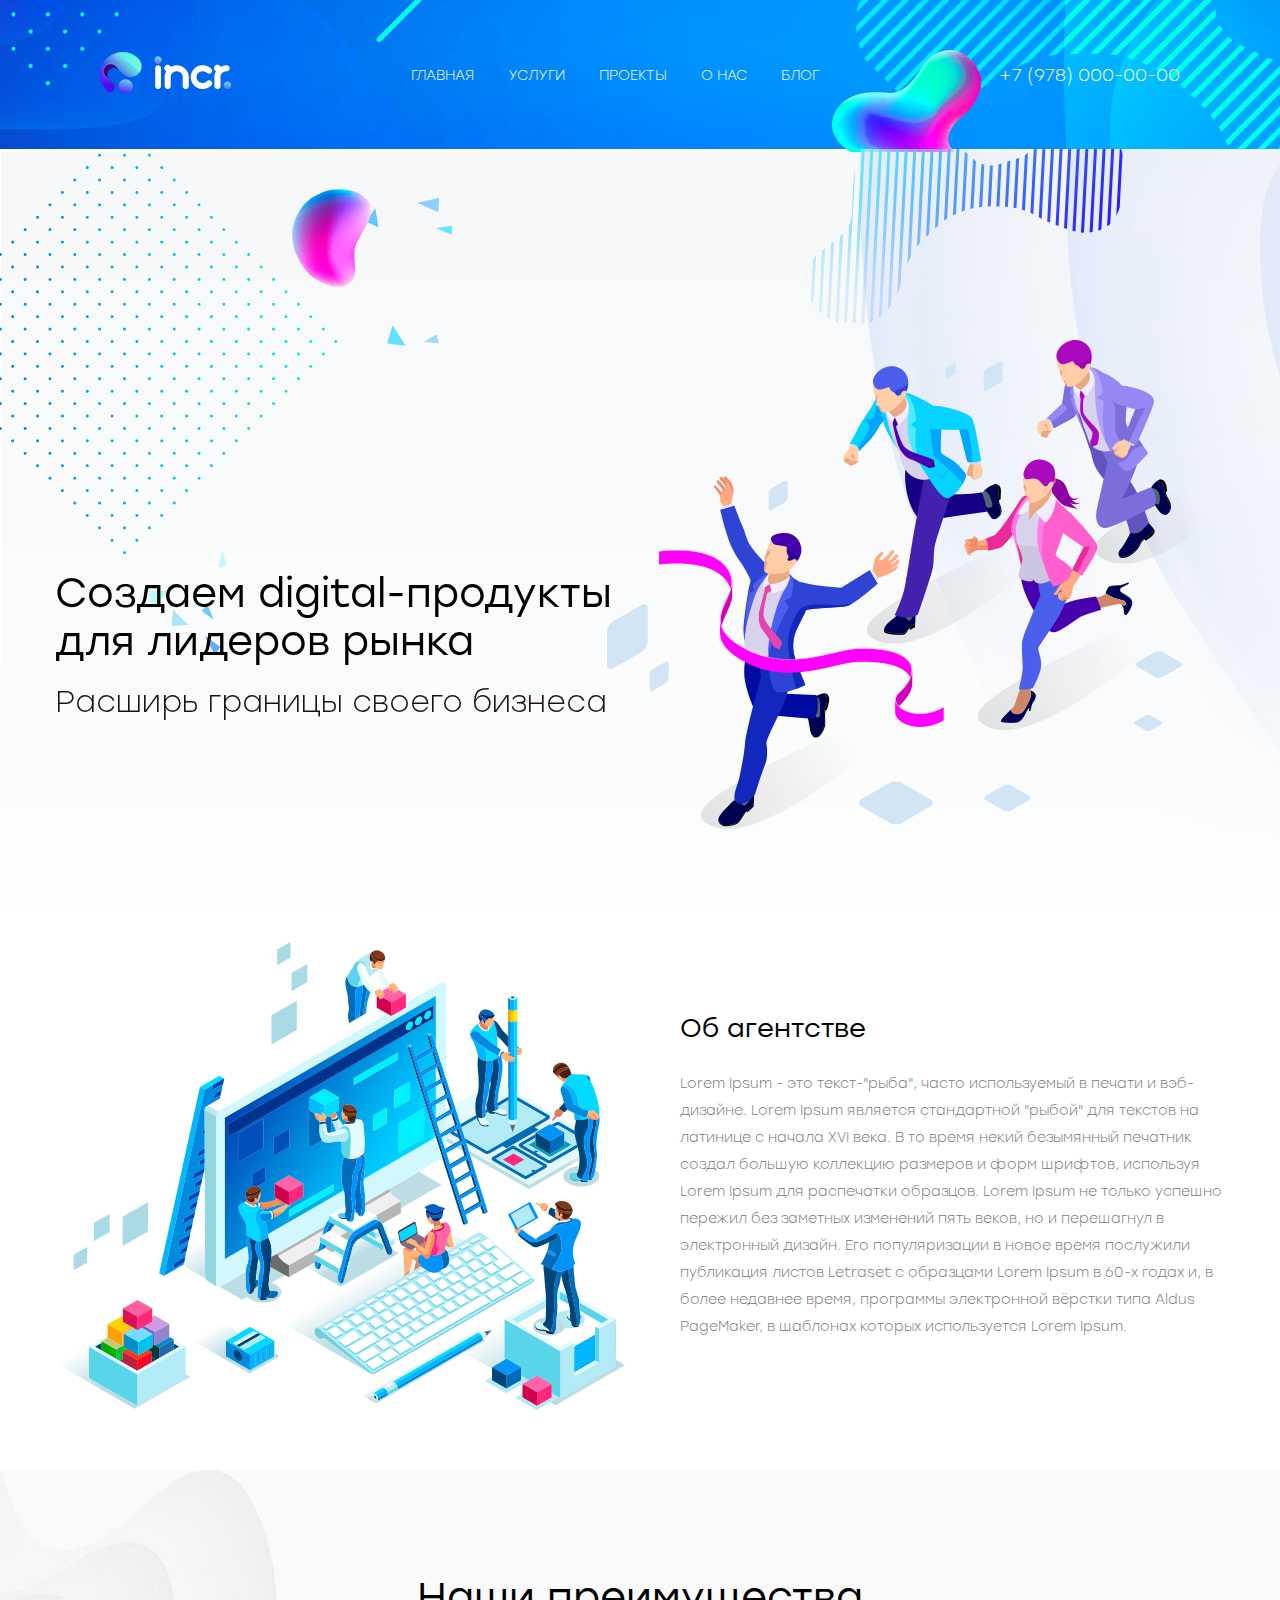
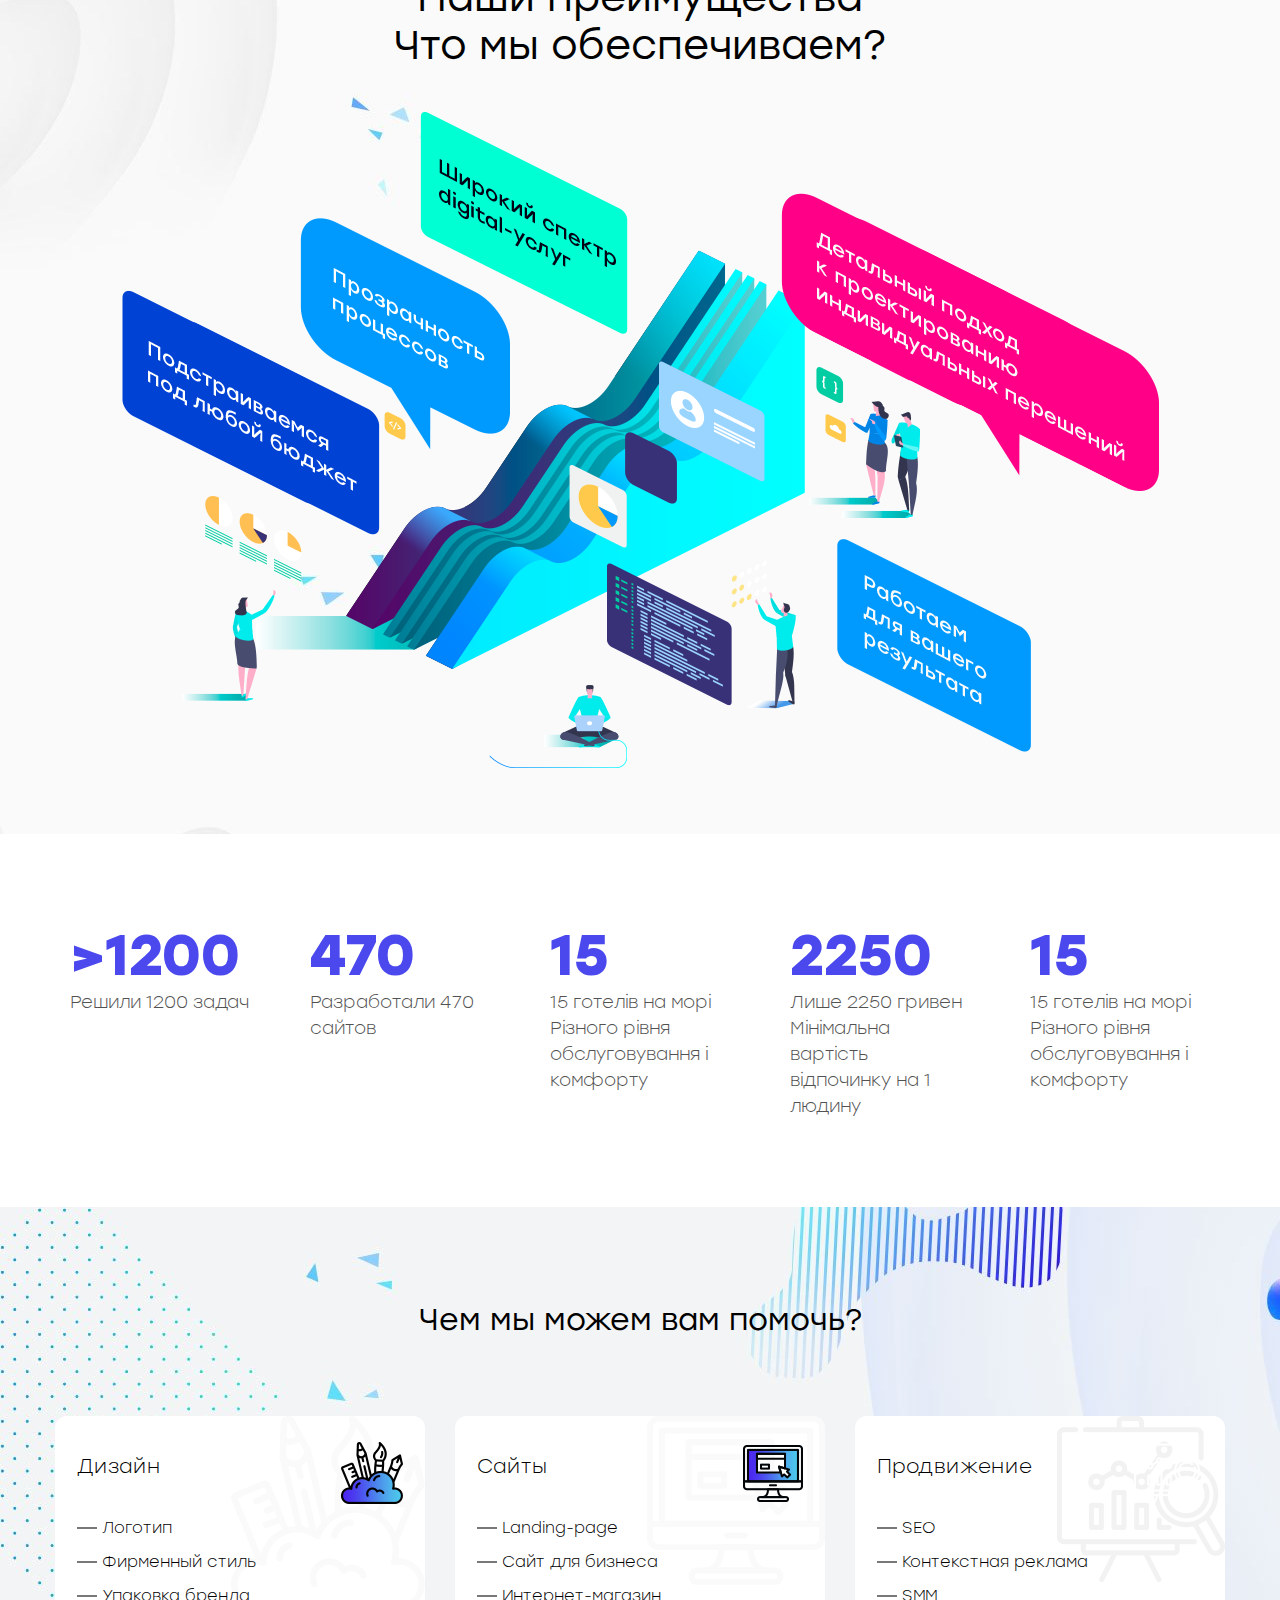
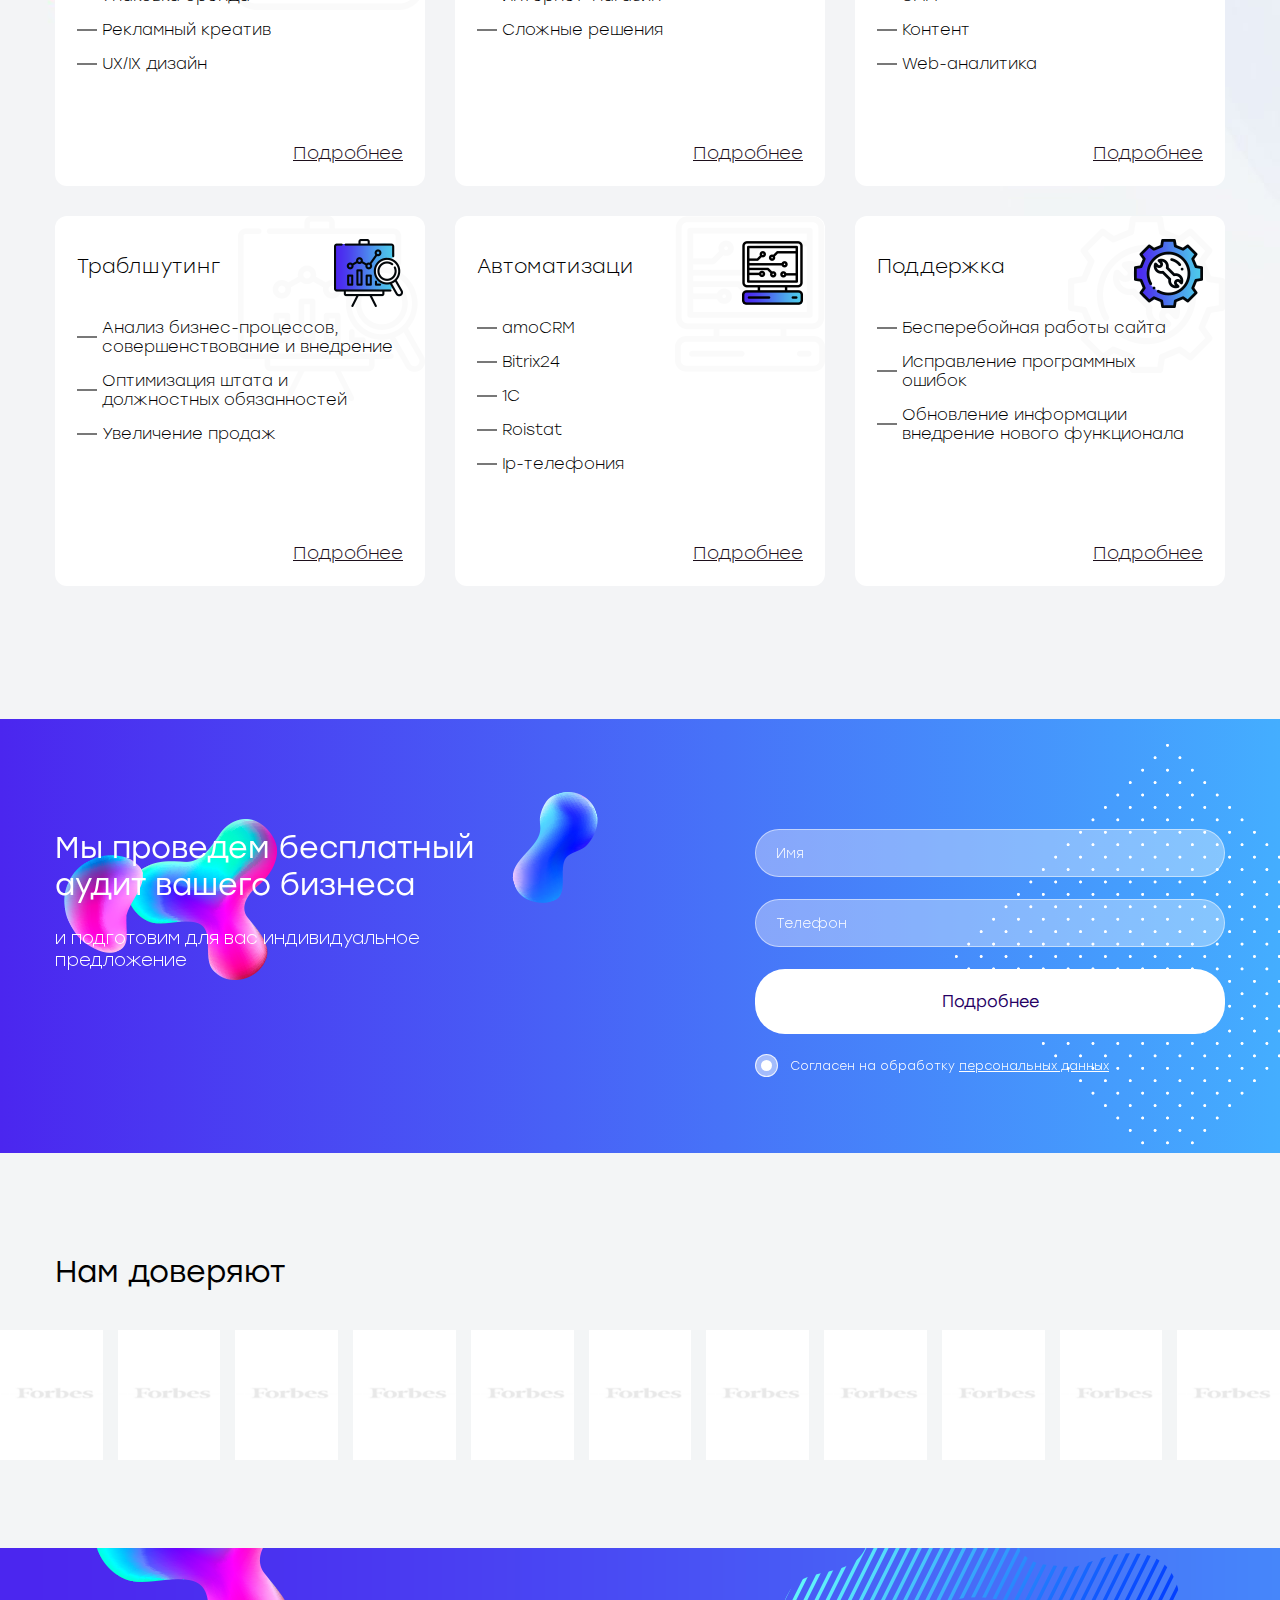
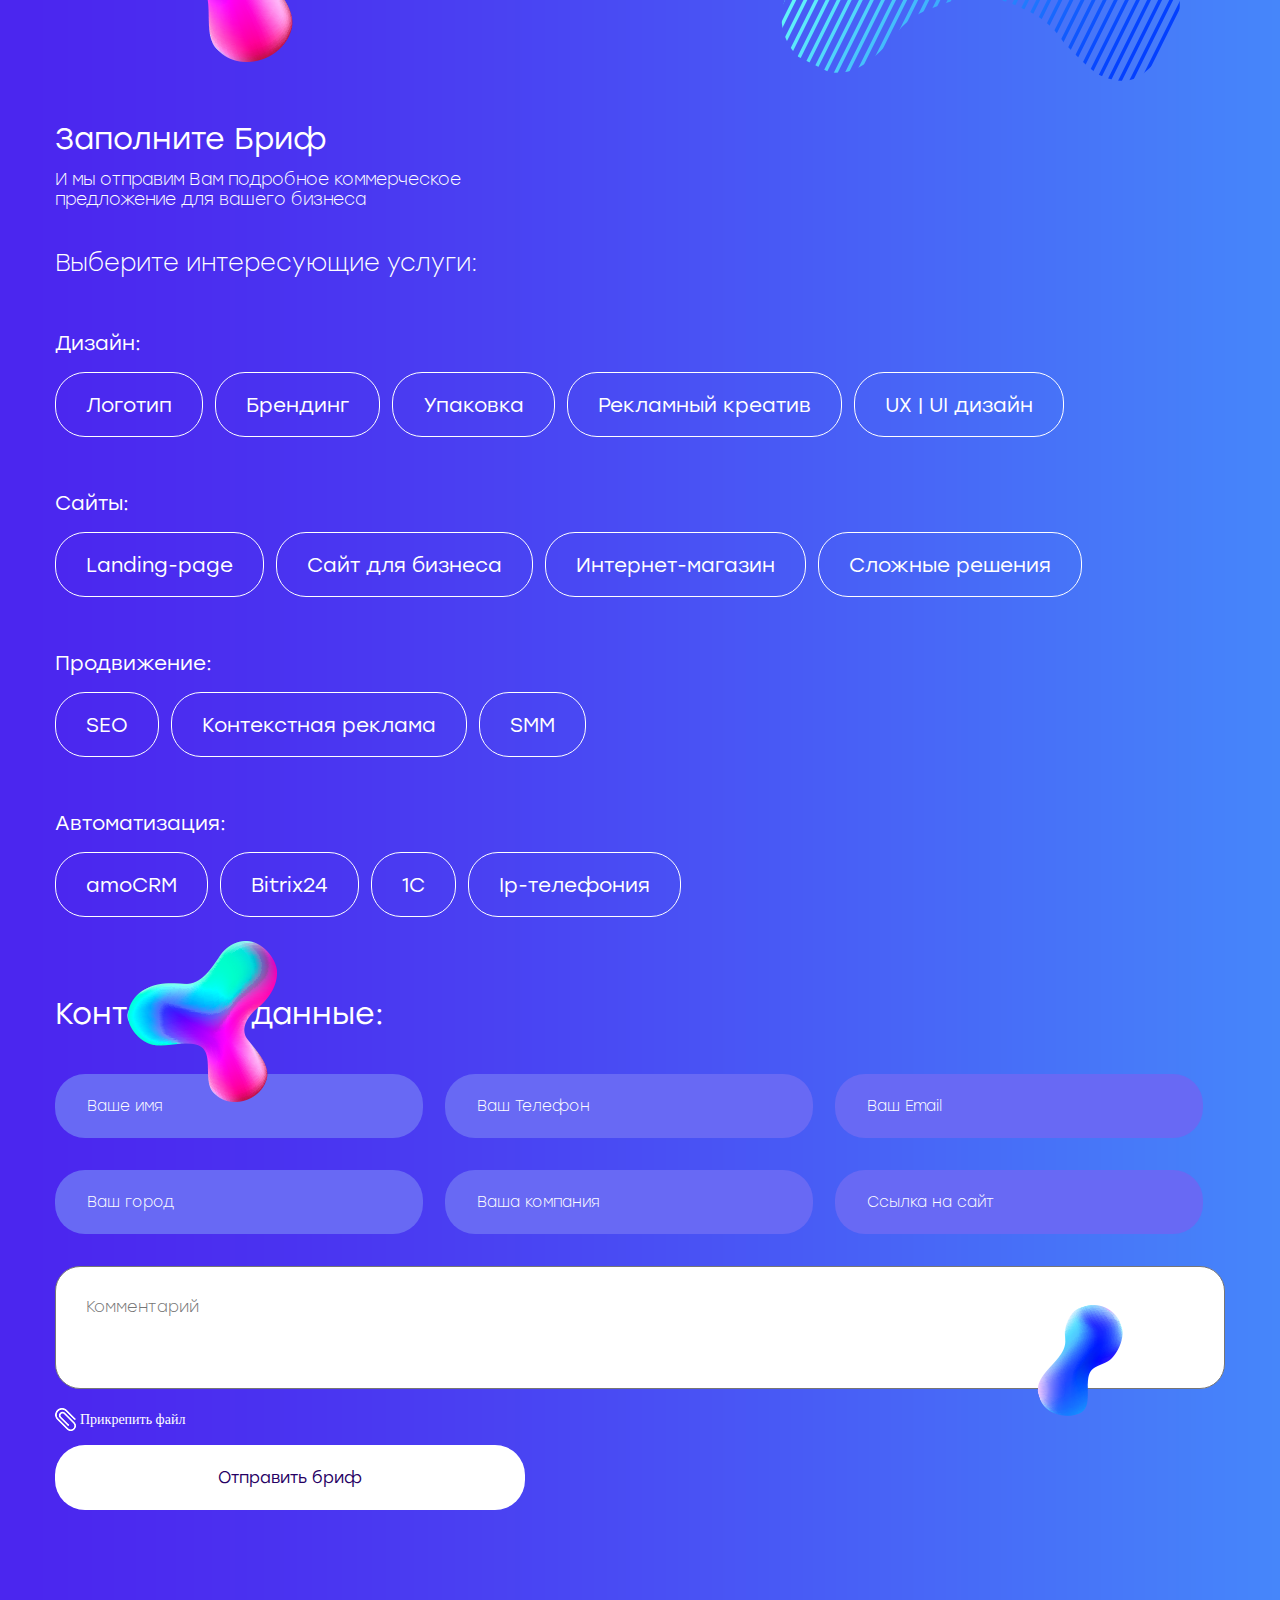
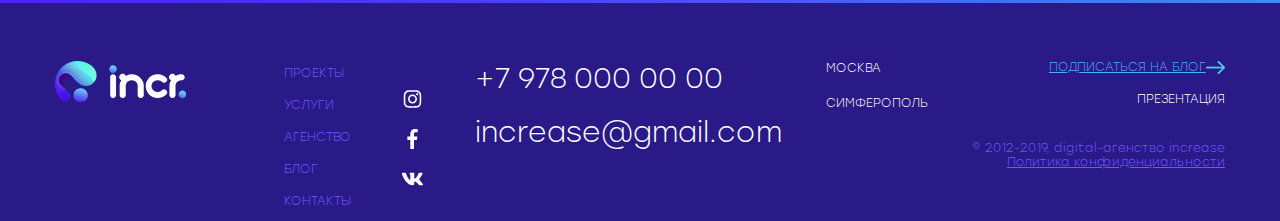
==== commit 79fbf0f9: "ссылки и немного адаптива" ====
--- a/about_us.html
+++ b/about_us.html
@@ -17,19 +17,19 @@
         <nav class="header-nav">
             <ul class="header-nav-list">
                 <li class="header-nav-list__item">
-                    <a href="#" class="header-nav-list__link">Главная</a>
+                    <a href="index.html" class="header-nav-list__link">Главная</a>
                 </li>
                 <li class="header-nav-list__item">
-                    <a href="#" class="header-nav-list__link">Услуги</a>
+                    <a href="service.html" class="header-nav-list__link">Услуги</a>
                 </li>
                 <li class="header-nav-list__item">
                     <a href="#" class="header-nav-list__link">Проекты</a>
                 </li>
                 <li class="header-nav-list__item">
-                    <a href="#" class="header-nav-list__link">О нас</a>
+                    <a href="about_us.html" class="header-nav-list__link">О нас</a>
                 </li>
                 <li class="header-nav-list__item">
-                    <a href="#" class="header-nav-list__link">Блог</a>
+                    <a href="blog.html" class="header-nav-list__link">Блог</a>
                 </li>
             </ul>
         </nav>
@@ -353,16 +353,16 @@
                     <a href="#" class="footer-nav-list__item-link">Проекты</a>
                 </li>
                 <li class="footer-nav-list__item">
-                    <a href="#" class="footer-nav-list__item-link">Услуги</a>
+                    <a href="service.html" class="footer-nav-list__item-link">Услуги</a>
                 </li>
                 <li class="footer-nav-list__item">
-                    <a href="#" class="footer-nav-list__item-link">Агенство</a>
+                    <a href="about_us.html" class="footer-nav-list__item-link">Агенство</a>
                 </li>
                 <li class="footer-nav-list__item">
-                    <a href="#" class="footer-nav-list__item-link">Блог</a>
+                    <a href="blog.html" class="footer-nav-list__item-link">Блог</a>
                 </li>
                 <li class="footer-nav-list__item">
-                    <a href="#" class="footer-nav-list__item-link">Контакты</a>
+                    <a href="contact.html" class="footer-nav-list__item-link">Контакты</a>
                 </li>
             </ul>
         </nav>
--- a/style.css
+++ b/style.css
@@ -65,6 +65,7 @@
 
 img {
     max-width: 100%;
+    height: auto;
 }
 
 *[data-paroller-factor] {
@@ -335,6 +336,7 @@
     display: flex;
     justify-content: center;
     flex-wrap: wrap;
+    margin: 0 -15px;
 }
 
 .services-list__item-title {
@@ -388,7 +390,7 @@
     background-position: right top;
 }
 
-.services-list__item:nth-child(1), 
+/* .services-list__item:nth-child(1), 
 .services-list__item:nth-child(4) {
     margin-left: 0px;
 }
@@ -396,7 +398,7 @@
 .services-list__item:nth-child(3),
  .services-list__item:nth-child(6) {
     margin-right: 0px;
-}
+} */
 
 .services-list__item:nth-child(1)::before {
     background-image: url(./images/services-1.png);
@@ -1591,6 +1593,8 @@
 }
 
 .service-why{
+    height: 100%;
+    padding: 20px;
     margin: 0 15px;
     flex:1;
 }
@@ -1739,7 +1743,7 @@
 .good-affect-item p {
     font-size: 12px;
     color: rgba(120, 120, 120, 255);
-    margin-right: 50px;
+    /* margin-right: 50px; */
 }
 
 /* how-affect! */
@@ -1748,8 +1752,8 @@
 
 .dev-stage{
     position: relative;
-    height: 478px;
-    background: url(images/dev-stage-fon.png);
+    /* height: 478px; */
+    background: url(images/dev-stage-fon.png) no-repeat;
     /* display: flex;
     flex-direction: column;
     justify-content: space-around; */
@@ -1760,6 +1764,7 @@
     flex-direction: column;
     justify-content: space-evenly;
     height: 100%;
+    padding: 104px 15px 93px 15px; 
 }
 
 .dev-stage-title {
@@ -1779,7 +1784,8 @@
     display: flex;
     list-style: none;
     justify-content: space-between;
-    height: 130px
+    height: 130px;
+    margin: 15px -15px
 }
 
 .dev-stage-items {
@@ -1792,16 +1798,8 @@
     display: flex;
     flex-direction: column;
     justify-content: space-around;
-    padding: 0 25px;
+    padding: 25px;
     position: relative;
-}
-
-.dev-stage-items:first-child {
-    margin: 0 15px 0 0;
-}
-
-.dev-stage-items:last-child {
-    margin: 0 0 0 15px;
 }
 
 .dev-stage-items::after{
@@ -1836,13 +1834,14 @@
 
 /* complex-analysis */
 .complex-analysis {
-    height: 469px;
+    /* height: 469px; */
     background: #f3f5f6;
 }
 
 .container-complex-analysis { 
     display: flex;
     height: 100%;
+    padding: 50px 15px
 }
 
 .wrapper-analysis-title {
@@ -1881,6 +1880,11 @@
     display: flex;
     flex-direction: column;
     justify-content: center;
+    /* margin: 0 -15px; */
+}
+
+.wrapper-analysis-list {
+    display: flex;
 }
 
 .analysis-item-check {
@@ -1888,20 +1892,21 @@
 }
 
 .analysis-item{ 
+    height: 65px;
+    display: flex;
+    align-items: center;
+    padding-left: 66px;
+    padding-right: 20px;
+    border-radius: 20px;
+    margin: 5px 15px;
     background: #fff url(images/check.png) no-repeat;
     background-position-y: center;
-background-position-x: 15px;   
-    height: 65px;
-    border-radius: 20px;
-    margin: 5px 15px;
-    display: flex;
-    align-items: center;
-    padding-left: 66px;
-}
-
-.analysis-item-right {
+    background-position-x: 15px;   
+}
+
+/* .analysis-item-right {
     margin: 5px 0 5px 15px;
-}
+} */
 
 /* .analysis-item:first-child {
     margin: 5px 15px 5px 0;
@@ -1993,7 +1998,7 @@
 .container-brand-dev {
     display: flex;
     flex-direction: column; 
-    padding: 169px 0 91px 0;
+    padding: 169px 15px 91px 15px;
     align-items: end;
     
 
@@ -2193,7 +2198,8 @@
 }
 
 .form-input {
-    width: 368px;
+    flex: 1 25%;
+    /* width: 368px; */
     height: 52px;
     padding: 32px;
     border-radius: 30px;
@@ -2848,7 +2854,7 @@
     align-items: center;
     justify-content: space-between;
     flex: 1;
-    padding-bottom: 20px;
+    padding: 20px;
     border-radius: 15px;
     background: #fff;
     /* box-shadow:-1px -1px 25px 0px #fefeff, #fdfeff, #fdfdff, #fcfdff, #fbfcff, #fafcff, #fafbff,  #f9fbff, #f8faff,  #f7f9ff; */
@@ -2873,7 +2879,7 @@
     align-items: center;
     justify-content: space-between;
     flex: 1;
-    padding-bottom: 20px;
+    padding: 20px;
     margin: 0 30px;
     border-radius: 15px;
     background: #fff;
@@ -3163,7 +3169,7 @@
 /* SERVICE-2 */
 
 .service-all {
-    background: url(images/branding-services.png) no-repeat;
+    background: #f5f7f8 url(images/branding-services.png) no-repeat;
 }
 
 .container-service-all {
@@ -3174,6 +3180,7 @@
 
 .service-all-list {
     display: flex;
+    flex-wrap: wrap;
 }
 
 .service-all-item {
@@ -3212,7 +3219,7 @@
 
 .sevice-all-sub-title {
     display: block;
-    margin: 9px 0 6px 21px;
+    margin: 9px 21px 6px 21px;
     font-size: 12px;
     color: rgba(120, 120, 120, 255);
 }
@@ -3238,6 +3245,7 @@
 
 .dev-stage-2 {
     background-image: url(images/dev-stage-fon-2.png);
+    background-color: #fdfefe;
 }
 
 /* service-about */
@@ -3679,7 +3687,7 @@
     background-image: -moz-linear-gradient( 23deg, rgb(75,38,239) 0%, rgb(77,201,235) 100%);
     background-image: -webkit-linear-gradient( 23deg, rgb(75,38,239) 0%, rgb(77,201,235) 100%);
     background-image: -ms-linear-gradient( 23deg, rgb(75,38,239) 0%, rgb(77,201,235) 100%);
-    font-family: 'Stolzl Bock';
+    font-family: 'Stolzl Book';
     font-weight: normal;
     font-size: 33px;
     color: rgba(255, 255, 255, 255);
@@ -3881,7 +3889,7 @@
 /* dev-stage-seo */
 
 .dev-stage-seo {
-    background: url(images/dev-stage-fon-2.png);
+    background: url(images/dev-stage-fon-2.png) no-repeat   ;
 }
 
 /* dev-stage-seo! */
@@ -3947,6 +3955,7 @@
 .blog {
     position: relative;
     background-image: url(images/blog-fon.png);
+    background-repeat: no-repeat;
 }
 
 .container-blog {
@@ -3996,12 +4005,19 @@
 
 .blog-item:hover,
 .blog-item:focus {
-    border: none;
+    border-color: transparent;
+    background-size: calc(100% + 4px); 
+    background-position: -2px 0;
     background-image: -moz-linear-gradient( 0deg, rgb(75,38,239) 0%, rgb(77,201,235) 100%);
     background-image: -webkit-linear-gradient( 0deg, rgb(75,38,239) 0%, rgb(77,201,235) 100%);
     background-image: -ms-linear-gradient( 0deg, rgb(75,38,239) 0%, rgb(77,201,235) 100%);
+    
+    
+}
+
+.blog-item:hover .blog-link,
+.blog-item:focus .blog-link {
     color: #fff;
-    
 }
 /* blog! */
 
@@ -4019,6 +4035,8 @@
 .slider-info-panel {
     display: flex;
     flex-wrap: wrap;
+    margin: 0 -15px;
+    justify-content: center;
 }
 
 .info-panel-item:nth-child(3n+1) .info-patel-top {
@@ -4040,13 +4058,13 @@
     background-image: -ms-linear-gradient( 51deg, rgb(196,196,221) 0%, rgb(255,255,255) 100%);
 }
 
-.info-panel-item:nth-child(3n+2) {
+/* .info-panel-item:nth-child(3n+2) {
     margin-left: 30px;
     margin-right: 30px;
-}
+} */
 
 .info-panel-item {
-    margin-bottom:30px; 
+    margin:0 15px 30px 15px; 
     background-color: #fff;
     border-radius: 13px;
     overflow: hidden;
@@ -4094,6 +4112,7 @@
 
 
 .teg-1 {
+    text-decoration: none;
     border:1px solid rgb(74, 59, 242);
     background-color: rgba(255, 255, 255, 0);  
     color: rgb(74, 59, 242);  
@@ -4101,7 +4120,8 @@
 
 .teg-2 {
     margin: 0 10px;
-    border:1px solid rgb(242, 205, 59);;
+    border:1px solid rgb(242, 205, 59);
+    text-decoration: none;
     background-color: rgba(255, 255, 255, 0);    
     color: rgb(242, 205, 59);
 }
@@ -4113,6 +4133,7 @@
     align-items: center;
     padding: 0 28px;
     font-size: 13px;
+    text-decoration: none;
     color: rgba(181, 181, 181, 255);
 }
 
@@ -4174,19 +4195,40 @@
 
 .page {
     margin: 0 7.5px;
-    font-family: 'Stolzl-Book';
+    font-family: 'Stolzl Book';
     font-size: 30px;
     color: rgba(121, 121, 121, 255);    
 }
 
 .page-active {
     font-size: 35px;
-    color: #4c57ee;
+
 }
 
 .dots {
     font-size: 22px;
 }
+
+.switch-pagination-link, 
+.page-list,
+.dots-list,
+.page-active-list {
+    text-decoration: none;
+    color: black;
+}
+
+.page-active-list {
+    color: #4c57ee;
+}
+
+.switch-pagination-link {
+    width: 100%;
+    height: 100%;
+    display: flex;
+    justify-content: center;
+    align-items: center;
+}
+
 /* pagination! */
 /* BLOG! */
 
@@ -4207,7 +4249,7 @@
     max-width: 600px;
     display: block;
     margin-bottom: 18px;
-    font-family: 'StolzlBook';
+    font-family: 'Stolzl Book';
     font-size: 40px;
 }
 
@@ -4220,7 +4262,7 @@
 .about-us-digital-img {
     position: absolute;
     top: 25%;
-    right: 25%;
+    /* right: 25%; */
 }
 /* about-us-digital! */
 
@@ -4296,22 +4338,23 @@
 .stat-list {
     display: flex;
     list-style: none;
+    margin: 0 -15px
 }
 
 .stat-item {
-    max-width: 235px;
     display: flex;
     flex-direction: column;
-    margin: 0 55px;
-}
-
-.stat-item:first-child {
+    flex: 1;
+    margin: 0 30px;
+}
+
+/* .stat-item:first-child {
     margin-left: 0;
 }
 
 .stat-item:last-child {
     margin-right: 0;
-}
+} */
 
 .stat-num {
     font-family: 'Stolzl Bold';
@@ -4395,13 +4438,20 @@
 
 .contact-us {
     background-image: url(images/blog-fon.png);
+    background-repeat: no-repeat;
 }
 
 
 .container-contact-us {
     display: flex;
+    flex-direction: column;
     justify-content: space-between;
     padding: 200px 15px 140px 15px;
+}
+
+.wrapper-contact-us {
+    display: flex;
+    justify-content: space-between;
 }
 
 .form-contact-us {
@@ -4501,3 +4551,1541 @@
 
 /* ABOUT US! */
 
+
+/* OUTSIDE */
+
+/* outside */
+
+.outside {
+    background-image: url(images/outside-fon.png);
+    background-repeat: no-repeat;
+    background-color: #f3f5f6;
+}
+
+.container-outside {
+    padding: 100px 15px;
+}
+
+.outside-title {
+    margin-bottom: 17px;
+    font-family: 'Stolzl Book';
+    font-size: 40px;
+    color: rgba(29, 15, 28, 255);  
+}
+
+.outside-sub-title {
+    font-size: 30px;
+    color: rgba(29, 15, 28, 255);
+}
+
+.outside-list {
+    display: flex;
+    justify-content: center;
+    flex-wrap: wrap;
+    margin: 53px -15px 0 -15px;
+    
+}
+
+.outside-item {
+    width: 570px;
+    height: 413px;
+    max-width: 100%;
+    display: flex;
+    flex-direction: column;
+    margin: 0 15px 30px 15px;
+    padding: 41px 30px 30px 30px;
+    border-radius: 13px;
+    background-repeat: no-repeat;
+    background-color: #fff;
+}
+
+.outside-item:nth-child(1) {
+    background-image: url(images/outside-fon-1.png);
+    background-position: 229px calc(100% - 10%);
+}
+
+.outside-item:nth-child(2) {
+    background-image: url(images/outside-fon-2.png);
+    background-position: 120px calc(100% - 65%);
+}
+
+.outside-item:nth-child(3) {
+    background-image: url(images/outside-fon-3.png);
+    background-position: 98px calc(100% - 0%);
+}
+
+.outside-item:nth-child(4) {
+    background-image: url(images/outside-fon-2.png);
+    background-position: 120px calc(100% - 65%);
+}
+
+.outside-item-title {
+    margin-bottom: 17px;
+    font-family: 'Stolzl Book';
+    font-size: 35px;
+    font-weight:  normal;
+}
+
+.outside-item-sub-title {
+    display: block;
+    max-width: 360px;
+    font-size: 18px;
+    color: rgba(29, 15, 28, 255);
+}
+
+
+
+
+/* outside! */
+
+/* OUTSIDE! */
+
+
+/* SMM  */
+
+/* service-smm-about */
+
+.service-smm-about {
+    background-image: url(images/smm-about-fon.png);
+    background-color: #f3f5f6;
+    background-position: 100%;
+}
+
+.contaner-service-smm-about {
+    padding:192px 15px 118px 15px;
+}
+
+.sml-info-service-smm-title {
+    max-width: 290px;
+    font-size: 45px;
+}
+
+.sml-info-service-smm-text {
+    width: 674px;
+    max-width: 674px;
+}
+/* service-smm-about! */
+
+/* what-service-smm */
+
+.containere-what-service-smm {
+    align-items: center;
+    padding: 100px 15px 85px 15px;
+}
+
+.what-service-text-item {
+    display: list-item;
+    margin-top: 0px;
+}
+
+.what-service-smm-img {
+    margin-right: 20px;
+}
+
+/* what-service! */
+
+/* why-seo */
+
+.why-seo {
+    position: relative;
+    background-color: #f4f6f8;
+    background-image: url(images/left-fon.png);
+    background-repeat: no-repeat;
+    background-position: 0;
+}
+
+.container-why-seo {
+    padding: 101px 15px 106px 15px;
+}
+
+.why-seo-title {
+    font-family: 'Stolzl Book';
+    font-size: 30px;
+}
+
+.why-seo-sub-title {
+    display: block;
+    margin: 28px 0 50px 0;
+    font-size: 16px;
+    color: rgba(120, 120, 120, 255);
+}
+
+.why-seo-list {
+    display: flex;
+    justify-content: space-between;
+    flex-wrap: wrap;
+    margin: 0 -30px;
+    padding: 0 15px;
+}
+
+.why-seo-item {
+    flex: 1;
+    padding: 23px 44px;
+    margin: 0 15px;
+    border-radius: 13px;
+    box-shadow: 0px 10px 74.1px 20.9px rgba(58, 112, 255, 0.09);  
+    background-color: #fff;
+}
+
+.why-seo-item-title {
+    font-family: 'Stolzl Book';
+    font-size: 16px;
+}
+
+.why-seo-item-sub-title {
+    display: block;
+    margin: 11px 0 20px 0;
+    font-size: 11px;
+    color: rgba(120, 120, 120, 255);
+}
+
+/* why-seo! */
+
+.how-affect-smm {
+    background-color: #fff;
+}
+
+/* dev-stage-seo */
+
+.dev-stage-smm {
+    background-color: #f5f7f8;
+    background:url(images/left-fon.png) 0 70% no-repeat,#f5f7f8 url(images/right-fon-3.png) 100% 10% no-repeat;;
+}
+
+.dev-stage-items-smm {
+    background: #fff url(images/left-dev-stage.png) no-repeat;  
+    background-position-x: -15px;
+    background-position-y: -15px;
+    margin: 0 15px; 
+}
+
+.dev-stage-item-text {
+    display: block;
+    margin-top:20px;
+    font-size: 12pt;
+    color: rgba(120, 120, 120, 255);
+}
+
+.dev-stage-list-seo {
+    height: auto;
+    padding: 25px;
+    margin: 0 -30px;
+}
+
+/* dev-stage-seo! */
+
+/* pack-price-smm */
+
+.pack-price-title {
+    margin-bottom:44px; 
+    font-family: 'Stolzl Book';
+    font-size: 23px;
+}
+
+.pack-item-title-smm {
+    min-height: 300px;
+    display: flex;
+    justify-content: center;
+    align-items: flex-end;
+    padding: 20px;
+    font-size: 21px;
+}
+
+.pack-price-text-list {
+    margin-left: 35px;
+    padding: 10px;
+}
+
+
+.pack-item-smm {
+    display: list-item;
+    padding: 10px;
+    min-height: 0px;
+}
+
+
+
+/* pack-price-smm! */
+
+.result-client-smm__paroller-1 {
+    top: 10%;
+    left: 2.6%;
+}
+
+/* SMM! */
+
+
+/* ADAPTIP */
+
+/* sevice-2-adapt */
+
+@media (max-width: 1200px) {
+
+    .footer-phone, .footer-email {
+        font-size: 20px;
+    }
+
+    .form__input {
+        background-color: rgb(135, 172, 251);
+    }
+
+    .service-all-item {
+        width: 360px;
+        max-width: 100%;
+        flex: none; 
+        margin-bottom: 30px;
+    }
+    
+    .service-all-list {
+        justify-content: center;
+    }
+
+}
+
+@media (max-width: 1000px) {
+
+    .footer-phone, .footer-email {
+        font-size: 16px;
+    }
+
+    .footer-logo {
+        flex: 1 100%;
+        display: flex;
+        justify-content: center;
+        margin-bottom: 35px;
+        margin-right: 0;
+    }
+
+    .footer-nav {
+        flex: 1 100%;
+    }
+
+    .footer-nav-list {
+        display: flex;
+    justify-content: center;
+    }
+
+    .footer-social-links {
+        display: flex;
+        flex-direction: row;
+        align-items: center;
+        justify-content: flex-end;
+    }
+
+    .footer-address {
+        display: flex;
+        flex: 1 15%;
+        align-items: center;
+        justify-content: center;
+        order: 5;
+        flex: 1 100%;
+        margin-bottom: 25px;
+    }
+
+    .footer-address__item:first-child {
+        margin-bottom: 0;
+        margin-right: 25px;
+    }
+
+    .footer-address__item {
+        margin-bottom: 0;
+    }
+
+    .footer-more-info {
+        flex: 1 59%;
+        display: flex;
+        flex-direction: row;
+        align-items: center;
+        justify-content: center;
+    }
+
+    .footer-more-info__subscribers,
+    .footer-more-info__presentation-link {
+        margin: 25px;
+    }
+
+    .footer-nav-list__item {
+        margin: 0 15px;
+    }
+
+    .footer-contacts {
+        display: flex;
+        /* justify-content: center; */
+        align-items: center;
+
+    }
+
+    .footer-phone {
+        margin: 0 25px;
+    }
+    
+    .footer-copyright {
+        margin-top: 0;
+    }
+
+    .footer__content {
+        justify-content: center;
+    }
+}
+
+@media (max-width: 650px) { 
+
+    .footer-more-info {
+        flex-wrap: wrap;
+    }
+
+    .footer-copyright {
+        flex: 1 50%;
+        margin-bottom: 15px;
+        display: flex;
+        flex-direction: column;
+        justify-content: center;
+        align-items: center;
+    }
+    
+}
+
+@media (max-width: 500px) { 
+    .footer-social-links {
+        flex: 1 100%;
+        justify-content: space-around;
+    }
+    
+    .footer-phone {
+        margin-left: 0;
+    }
+
+    .footer-nav-list__item {
+        margin: 0 10px;
+    }
+}
+
+@media (max-width: 400px) {
+    .footer-copyright {
+        flex: none;
+    }
+    
+    .footer-nav-list__item {
+        margin: 0 10px;
+    }
+
+    .footer-more-info__subscribers, 
+    .footer-more-info__presentation-link {
+        margin: 20px;
+    }
+
+    .footer-phone {
+        margin: 15px 0;
+    }
+
+    .footer-contacts {
+        flex-direction: column;
+    }
+
+    
+}
+
+@media (max-width: 400px) {
+    .footer-nav-list__item {
+        margin: 0 5px;
+    }
+}
+
+/* service-2-adapt! */
+
+/* about-us-adapt */
+
+@media (max-width: 1200px) {
+
+    .about-us-digital-img {
+        right: 0%;
+    }
+
+}
+
+@media (max-width: 1150px) {
+
+    .stat-list {
+        justify-content: center;
+        flex-wrap: wrap;
+    }
+
+    .stat-item:nth-child(1),
+    .stat-item:nth-child(2),
+    .stat-item:nth-child(3) {
+        flex: 1 25%
+    }
+
+    .stat-item:nth-child(4) {
+        flex: 1 59%
+    }
+
+    .stat-item:nth-child(5) {
+        flex: 1 25%;
+    }
+
+    .check-service {
+        font-size: 19px;
+    }
+
+    .about-us-digital-img {
+        width: 50%;
+        height: 50%;
+        top: 34%;     
+    }
+
+}
+
+@media (max-width: 1050px) {
+    .about-us-digital-title {
+        font-size: 30px
+    }
+
+    .about-us-digital-sub-title {
+        font-size: 20px;
+    }
+
+    .check-service {
+        font-size: 16px;
+    }
+
+    .container-agency {
+        align-items: center;
+    }
+}
+
+
+
+@media (max-width: 950px) {
+    .ablout-agency-img {
+        width: 50%;
+        height: 50%;
+        align-self: center;
+    }
+
+    .form-input {
+        flex: 1 31%;
+    }
+
+    .send-file {
+        width: 300px;
+    }
+
+    .price-design {
+        flex-wrap: wrap;
+    }
+
+    .check-service {
+        margin-bottom: 12px;
+    }
+
+    .price {
+        background-attachment: fixed;
+    }
+
+    .container-about-us-digital {
+        padding-top: 300px;
+    }
+}
+
+@media (max-width: 750px) {
+
+    .container-agency {
+        flex-direction: column-reverse;
+    }
+
+    .ablout-agency-img {
+        margin-top: 20px;
+    }
+
+}
+
+@media (max-width: 650px) {
+
+    .container-about-us-digital {
+        padding-top: 125px;
+    }
+
+    .about-us-digital-title {
+        font-size: 18px;
+    }
+
+    .about-us-digital-sub-title {
+        font-size: 16px;
+    }
+
+    .ablout-agency-img {
+        width: 100%;
+        height: 100%;
+    }
+
+    .stat-list {
+        flex-direction: column;
+    }
+
+    .stat-item {
+        align-items: center;
+    }
+
+}
+
+@media (max-width: 500px) {
+    
+    .container-about-us-digital {
+        padding-top: 75px;
+    }
+
+    .about-us-digital-img {
+        top: 45%;
+        left: 25%;
+    }
+
+
+
+}
+
+@media (max-width: 450px) {
+    .price-design {
+        flex-direction: column;
+    }
+
+    .ablout-agency-img {
+        height: 300px;
+    }
+
+    .provide-title {
+        font-size: 32px;
+    }
+
+}
+
+@media (max-width: 350px) {
+
+    .provide-title {
+        font-size: 26px;
+    }
+
+}
+
+
+
+/* about-us-adapt! */
+
+/* blog adapt */
+
+@media (max-width: 1350px) {
+
+   .blog-img {
+    width: 50%;
+    height: 65%;
+    top: 215px;
+   }
+
+}
+
+@media (max-width: 1100px) {
+
+    .blog-img {
+        width: 40%;
+        height: 55%;
+        top: 260px;
+        left: 53%;
+    }
+ 
+ }
+
+ @media (max-width: 1000px) {
+
+    .container-blog {
+        display: flex;
+        flex-direction: column;
+    }
+
+    .blog-img {
+        position: inherit;
+        align-self: center;
+        width: 60%;
+        height: 87%;
+    }
+
+    .blog-list {
+        max-width: 100%;
+    }
+ 
+ }
+
+ @media (max-width: 900px) {
+
+    .blog-img {
+        height: 45%;
+        top: 311px;
+        left: 57%;
+    }
+ 
+ }
+
+ @media (max-width: 800px) {
+
+    .blog-img {
+        height: 350px;
+    }
+ }
+ 
+ @media (max-width: 400px) {
+
+    .blog-img {
+        height: 270px;
+    }
+ }
+
+
+ @media (max-width: 350px) {
+
+    .blog-link {
+        font-size: 16px;
+    }
+   
+ }
+/* blog adapt! */
+
+/* branding-service-adapt */
+
+@media (max-width: 1200px) {
+    
+    .info-service-img {
+        width: 450px;
+    }
+   
+ }
+
+ @media (max-width: 1100px) {
+    
+    .service-big-img {
+        width: 400px;
+    }
+
+    .sml-info-service-slogan {
+        font-size: 24px;
+    }
+
+    .sml-info-service-text {
+        padding-top: 38px;  
+    }
+   
+ }
+
+ @media (max-width: 1150px) {
+
+    .info-service-img {
+        width: 400px
+    }
+
+ }
+
+ @media (max-width: 1000px) {
+
+    .service-this-text {
+        font-size: 26px;
+    }
+
+    .service-this-definition {
+        font-size: 17px;
+    }
+
+    .show-cases {
+        width: 300px;
+    }
+
+    .info-service-img {
+        width: 350px;
+    }
+
+    .services-name {
+        font-size: 19px;
+    }
+
+    .sml-info-service-title {
+        font-size: 35px;
+    }
+
+    .sml-info-service-slogan {
+        font-size: 20px;
+    }
+
+    .service-big-img {
+        width: 350px;
+    }
+
+ }
+
+ @media (max-width: 900px) { 
+
+    .service-big-img {
+        width: 320px;
+    }
+
+    .wrapper {
+        height: 404px;
+    }
+
+    
+
+    .cost {
+        width: 270px;
+    }
+
+    .service-why {
+        padding: 0;
+    }
+
+    .container-big-info-service {
+        flex-wrap: wrap;
+    }
+
+    .info-service-img {
+        order: 3;
+        flex: 1 100%;
+    }
+
+    .service-why {
+        height: 296px;
+    }
+
+    .service-why-text {
+        font-size: 26px;
+    }
+
+    .container-complex-analysis {
+        flex-direction: column;
+    }
+
+    .analysis-list {
+        flex-direction: column;
+        height: 300px;
+    }
+    
+    .analysis-item {
+        flex: 1;
+    }
+
+    .wrapper-show-client-item {
+        flex-direction: column;
+    }
+
+    .show-client-item {
+        display: flex;
+        margin-bottom: 15px;
+    }
+    .show-client-item:first-child {
+        margin:0 0 15px 15px ;
+    }
+
+    .show-client-item:last-child {
+        margin: 0 0 15px 15px;
+    }
+
+ }
+
+
+ @media (max-width: 700px) { 
+
+    .dev-stage-list {
+        flex-wrap: wrap
+    }
+
+    .dev-stage-items {
+        flex: 1 40%;
+        margin-bottom: 15px;
+    }
+
+    .dev-stage-items::after{
+        content: ' ';
+        position: absolute;
+        left: 100%;
+        width: 31px;
+        height: 5px;
+        background: #f3f5f6;
+    }
+    /* .dev-stage-items:nth-child(2):after{
+        content: ' ';
+        position: absolute;
+        left: 50%;
+        top: 100%;
+        width: 5px;
+        height: 31px;
+        background: #f3f5f6;
+    } */
+
+    .dev-stage-items:nth-child(2):after{
+        content: none;
+    }
+
+    .show-client-item {
+        flex-direction: column;
+    }
+
+    .container-show-client {
+        align-items: center;
+    }
+
+    .wrapper-show-client-item {
+        width: 475px;
+        max-width: 100%;
+    }
+
+    .show-client-item:first-child {
+        margin: 15px;
+    }
+
+    .show-client-item:last-child {
+        margin: 15px;
+    }
+ }
+
+ @media (max-width: 600px) { 
+
+    .wrapper-affect {
+        flex-direction: column;
+    }
+
+    .bad-affect {
+        margin-right: 0;
+    }
+
+    .good-affect {
+        margin-left: 0;
+    }
+
+    .wrapper-analysis-list {
+        flex-direction: column;
+    }
+
+    .show-client-title {
+        font-size: 25px;
+    }
+ }
+
+ @media (max-width: 500px) { 
+
+    .container-dev-stage {
+        padding-bottom: 130px;
+    }
+
+    .show-client-title {
+        font-size: 20px;
+    }
+
+    .brand-dev-sub-title {
+        width: auto;
+    }
+
+ }
+
+
+ @media (max-width: 400px) { 
+
+    .dev-stage-list {
+        height: auto;
+    }
+
+    .dev-stage-items {
+        flex: 1 100%;
+    }
+
+    .dev-stage-items::after,
+    .dev-stage-items:nth-child(2)::after
+     {
+        content: ' ';
+        position: absolute;
+        left: 50%;
+        top: 100%;
+        width: 5px;
+        height: 31px;
+        background: #f3f5f6;
+    }
+
+    .show-client-title {
+        font-size: 16px;
+    }
+ }
+
+/* branding-service-adapt! */
+
+/* service-adapt */
+
+@media (max-width: 1200px) { 
+
+    .contact-us__input,
+    .contact-us__textarea {
+        background: #f3f5f6;
+    }
+
+}
+
+@media (max-width: 1000px) { 
+
+    .social-links-contact-us {
+        flex-direction: column;
+        align-items: flex-start;
+    }
+    .contacts-phone,
+    .contacts-email {
+        margin: 20px 0;
+        font-size: 20px;
+    }
+
+}
+
+@media (max-width: 900px) { 
+
+    .contact-us__textarea {
+        height: 125px;
+    }
+}
+
+@media (max-width: 800px) { 
+
+    .contact-us-title {
+        align-self: center;
+    }
+
+    .wrapper-contact-us {
+        flex-direction: column;
+        align-items: center;
+    }
+
+    .social-links-contact-us {
+        flex-direction: row;
+        justify-content: flex-start;
+    }
+
+}
+/* service-adapt! */
+
+/* outside-adapt */
+
+@media (max-width: 1200px) {
+    
+    .container-outside {
+        display: flex;
+        flex-direction: column;
+        align-items: center;
+    }
+
+    .outside-item {
+        width: 550px;
+        max-width: 100%;
+    }
+
+    .outside-sub-title {
+        text-align: center;
+    }
+
+}
+
+@media (max-width: 600px) {
+
+    .outside-item {
+        width: 450px;
+    }
+
+    .outside-item:nth-child(1),
+    .outside-item:nth-child(2),
+    .outside-item:nth-child(3),
+    .outside-item:nth-child(4) {
+        background-position-x: 100%;
+    }
+}
+
+@media (max-width: 500px) {
+
+    .outside-item {
+        width: 370px;
+    }
+
+}
+
+@media (max-width: 400px) {
+
+    .outside-item {
+        width: 300px;
+    }
+
+    .const-outside {
+        width: 240px
+    }
+
+}
+
+@media (max-width: 350px) {
+
+    .outside-item {
+        width: 250px;
+    }
+
+    .const-outside {
+        width: 180px
+    }
+
+
+}
+/* outside-adapt! */
+
+/* seo-adapt */
+
+@media (max-width: 1100px) {
+
+    .what-service-img  {
+        width: 50%;
+    }
+
+
+}
+
+@media (max-width: 900px) {
+    
+.containere-what-service {
+    flex-direction: column;
+    align-items: center;
+}
+
+.analysis-title {
+    margin-top: 15px;
+}
+
+}
+
+@media (max-width: 600px) {
+
+    .what-service-img  {
+        width: 100%;
+    }
+
+}
+
+/* seo-adapt! */
+
+/* servise-advertising-adapt */
+
+/* servise-advertising-adapt! */
+
+/* context-adapt */
+
+@media (max-width: 1000px) {
+    
+    .wrapper-result-client-title {
+        justify-content: space-around;
+    }
+
+    .wrapper-result-client  {
+        display: flex;
+        flex-direction: column;
+        align-items: center;
+    }
+
+
+}
+
+@media (max-width: 900px) {
+
+    .container-warranty {
+        flex-direction: column;
+        align-items: center;
+    }
+
+    .warranty-list {
+        margin-right: 0;
+    }
+
+    .stage-setting-list {
+        flex-direction: column;
+    }
+
+    .dev-stage-context {
+        width: auto;
+    }
+
+    .stage-setting-text-list {
+        margin-left: 0;
+    }
+
+    .stage-setting-item {
+        padding-left: 0;
+    }
+
+    .how-affect-text {
+        font-size: 29px;
+    }
+
+}
+
+@media (max-width: 800px) {
+
+    .container-dev-stage-contaxt {
+        align-items: center;
+    }
+
+    .dev-stage-context {
+        flex-direction: column;
+        width: 320px;
+        height: auto;
+    }
+
+    .dev-stage-item-context {
+        margin-bottom: 15px;
+    }
+
+    .dev-stage-item-context::after {
+        content: none;
+    }
+
+    .how-affect-text,
+    .dev-stage-title {
+        font-size: 26px;
+    }
+
+    .dev-stage-sub-title {
+        font-size: 24px;
+    }
+
+}
+
+@media (max-width: 600px) {
+
+    .how-affect-text,
+    .dev-stage-title  {
+        font-size: 20px;
+    }
+
+    .dev-stage-sub-title {
+        font-size: 18px;
+    }
+
+    .wrapper-result-client-title {
+        flex-direction: column;
+        align-items: center;
+    }
+
+    .wrapper-result-client {
+        margin-top: 15px;
+    }
+
+}
+
+@media (max-width: 500px) {
+
+    .how-affect-text,
+    .dev-stage-title  {
+        font-size: 18px;
+    }
+
+    .dev-stage-sub-title {
+        font-size: 16px;
+    }
+
+    .sml-info-service-context-text {
+        width: auto;
+    }
+
+}
+
+@media (max-width: 400px) {
+
+    .how-affect-text {
+        font-size: 16px;
+    }
+
+
+}
+
+/* context-adapt! */
+
+/* service-logo-adapt */
+
+@media (max-width: 1200px) {
+
+    .info-service-logo-img {
+        margin-left: 5px;
+        margin-right: 5px;
+    }
+
+
+}
+
+
+
+@media (max-width: 1000px) {
+
+    .container-logo-concept {
+        flex-direction: column;
+        align-items: center;
+    }
+
+    .container-big-info-service-logo {
+        justify-content: center;
+    }
+
+}
+@media (max-width: 900px) {
+
+    .logo-processing-ex {
+        height: auto;
+        flex-wrap: wrap;
+    }
+
+    .logo-processing-text {
+        flex: 1 100%;
+        margin: 15px 0;
+    }
+
+
+}
+
+@media (max-width: 600px) {
+
+    /* .service-why,
+    .info-service-img,
+    .services-this {
+        flex: none;
+    } */
+
+    .contaoner-final-work-logo {
+        width: auto;
+    }
+
+}
+
+/* service-logo-adapt! */
+
+/* service-pack-adapt */
+
+@media (max-width: 1300px) {
+
+    .mommyjob {
+        background-position: 49%;
+    }
+
+}
+
+@media (max-width: 1200px) {
+
+    .mommyjob {
+        background-position: 57%;
+    }
+
+}
+
+@media (max-width: 1100px) {
+
+    .mommyjob {
+        background-position: 63%;
+    }
+
+}
+
+
+
+@media (max-width: 1000px) {
+
+    .wrapper-pack-shape {
+        margin-right: 150px;
+    }
+
+}
+
+
+@media (max-width: 900px) {
+
+    .wrapper-pack-shape {
+        margin-right: 15px;
+    }
+
+    .analysis-list-pack {
+        margin-top: 15px;
+    }
+
+}
+
+@media (max-width: 800px) {
+
+    .container-pack-shape {
+        flex-direction: column;
+        align-items: center;
+    }
+
+}
+
+@media (max-width: 600px) {
+
+    .wrapper-present-client {
+        width: auto;
+    }
+
+}
+
+@media (max-width: 400px) {
+
+    .wrapper-pack-shape {
+        width: auto;
+    }
+
+}
+
+/* service-pack-adapt! */
+
+/* smm-adapt */
+
+@media (max-width: 1100px) {
+
+    .dev-stage-list-seo {
+        flex-wrap: wrap;
+    }
+
+    .dev-stage-items-smm {
+        flex:1 40%;
+        margin: 20px 10px;
+    }
+
+    .dev-stage-title-seo {
+        text-align: center;
+    }
+
+}
+
+@media (max-width: 900px) {
+
+    .why-seo-list {
+        flex-direction: column;
+        align-items: center;
+    }
+
+    .why-seo-item {
+        max-width: 100%;
+        width: 560px;
+        margin-bottom: 15px;
+    }
+
+    .pack-item-list {
+        flex-direction: column;
+    }
+
+    .pack-item:nth-child(2) {
+        margin: 30px 0;
+    }
+
+    .pack-price-title {
+        text-align: center;
+    }
+
+}
+
+@media (max-width: 700px) {
+
+    .sml-info-service-smm-text {
+        width: auto;
+    }
+
+}
+
+@media (max-width: 600px) {
+
+    .why-seo-item {
+        max-width: 100%;
+        width: 490px;
+    }
+
+}
+
+@media (max-width: 500px) {
+
+    .why-seo-item {
+        max-width: 100%;
+        width: 360px;
+    }
+
+}
+
+@media (max-width: 400px) {
+
+    .why-seo-item {
+        max-width: 100%;
+        width: 300px;
+    }
+
+}
+
+/* smm-adapt! */
+
+/* web-site-adapt */
+
+@media (max-width: 1200px) {
+
+    .projects-list {
+        align-items: center;
+        flex-direction: column;
+        justify-content: center;
+    }
+
+    .projects-list__item {
+            width: auto;
+            margin-bottom: 20px;
+    }
+
+    .projects-list__item-img {
+        height: auto;
+    }
+
+}
+
+@media (max-width: 1150px) {
+
+    .small-info-service-img {
+        width: 68%;
+    }
+
+}
+
+@media (max-width: 900px) {
+
+    .small-info-service-img {
+        width: 65%;
+        height: 90%;
+    }
+
+}
+
+@media (max-width: 800px) {
+
+    .small-info-service-img {
+        width: 60%;
+    }
+
+    
+@media (max-width: 700px) {
+
+    .small-info-service-img {
+        width: 54%;
+    }
+
+}   
+
+@media (max-width: 600px) {
+
+    .small-info-service-img {
+        width: auto;
+        height: auto;
+    }
+
+    .container-small-info-service-web-site {
+        flex-direction: column;
+        align-items: center;
+    }
+
+}    
+
+
+
+
+/* web-site-adapt! */
+
+/* ADAPTIV! */
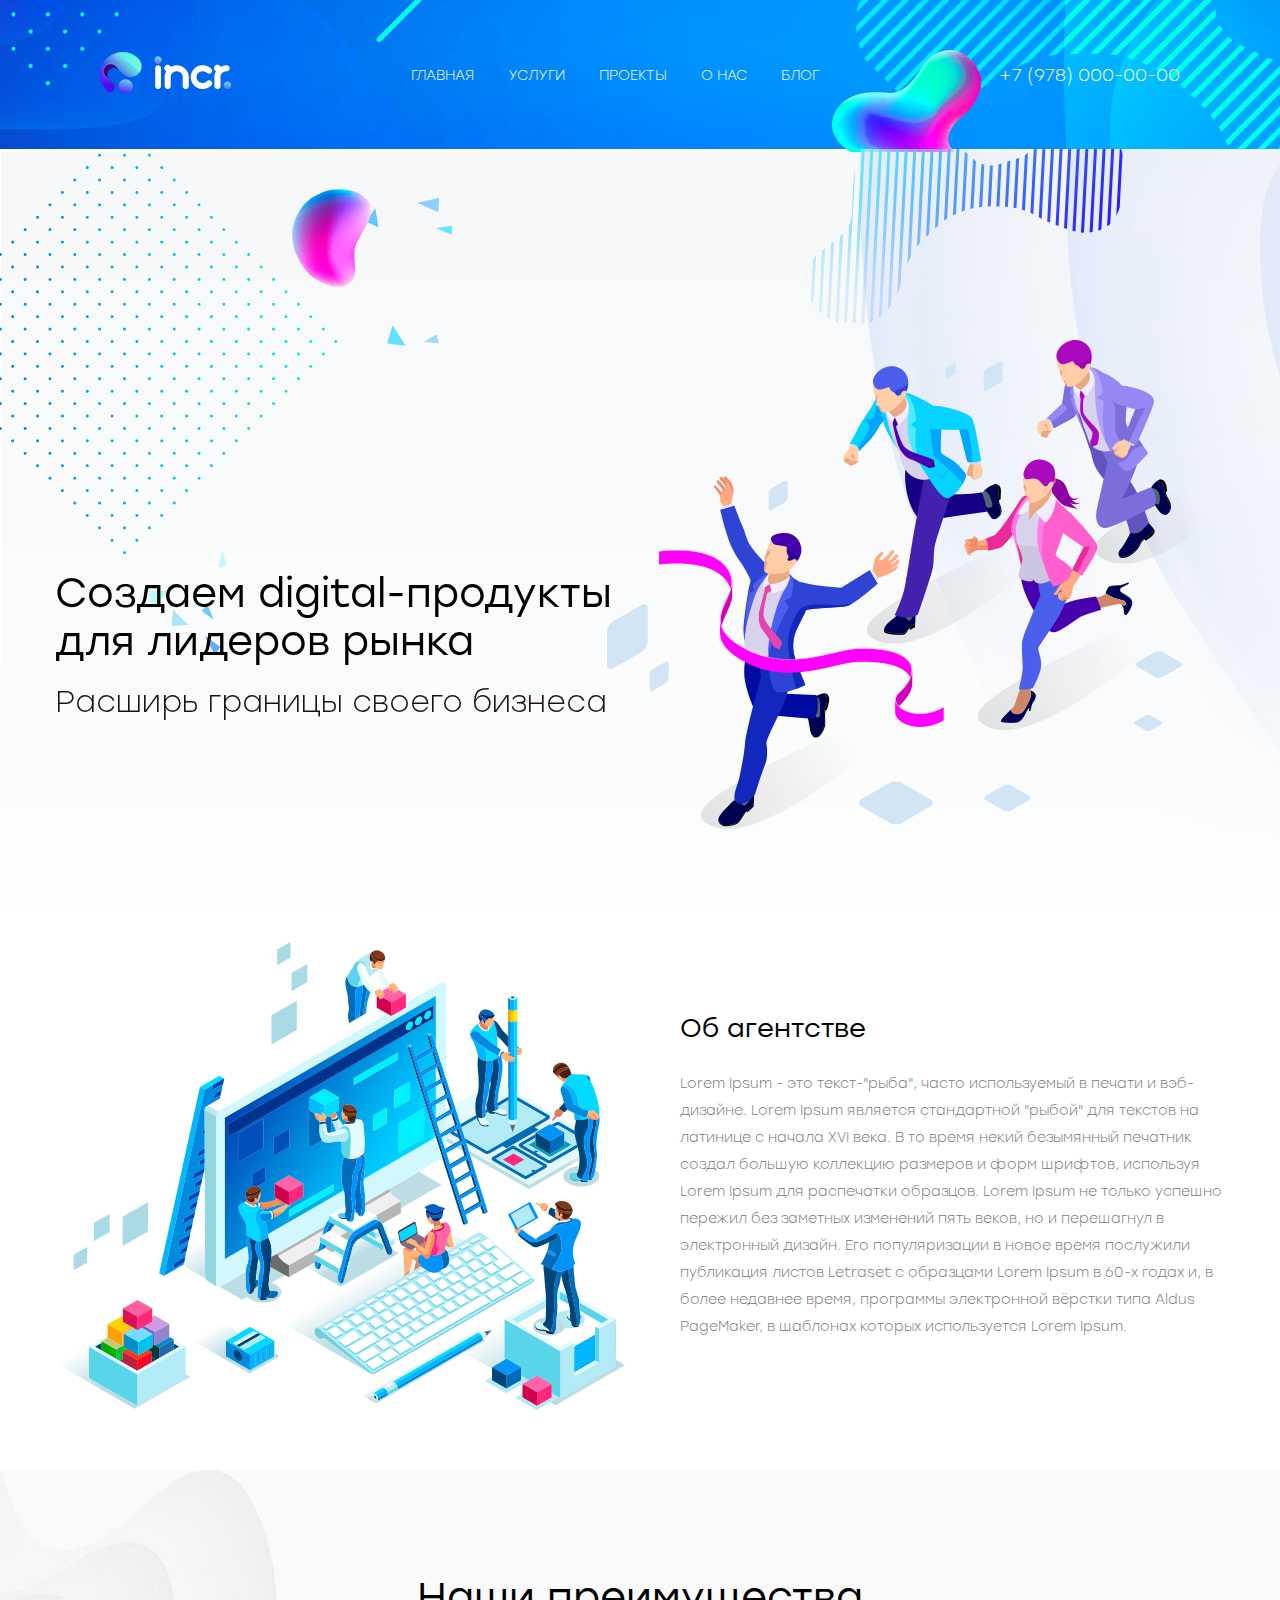
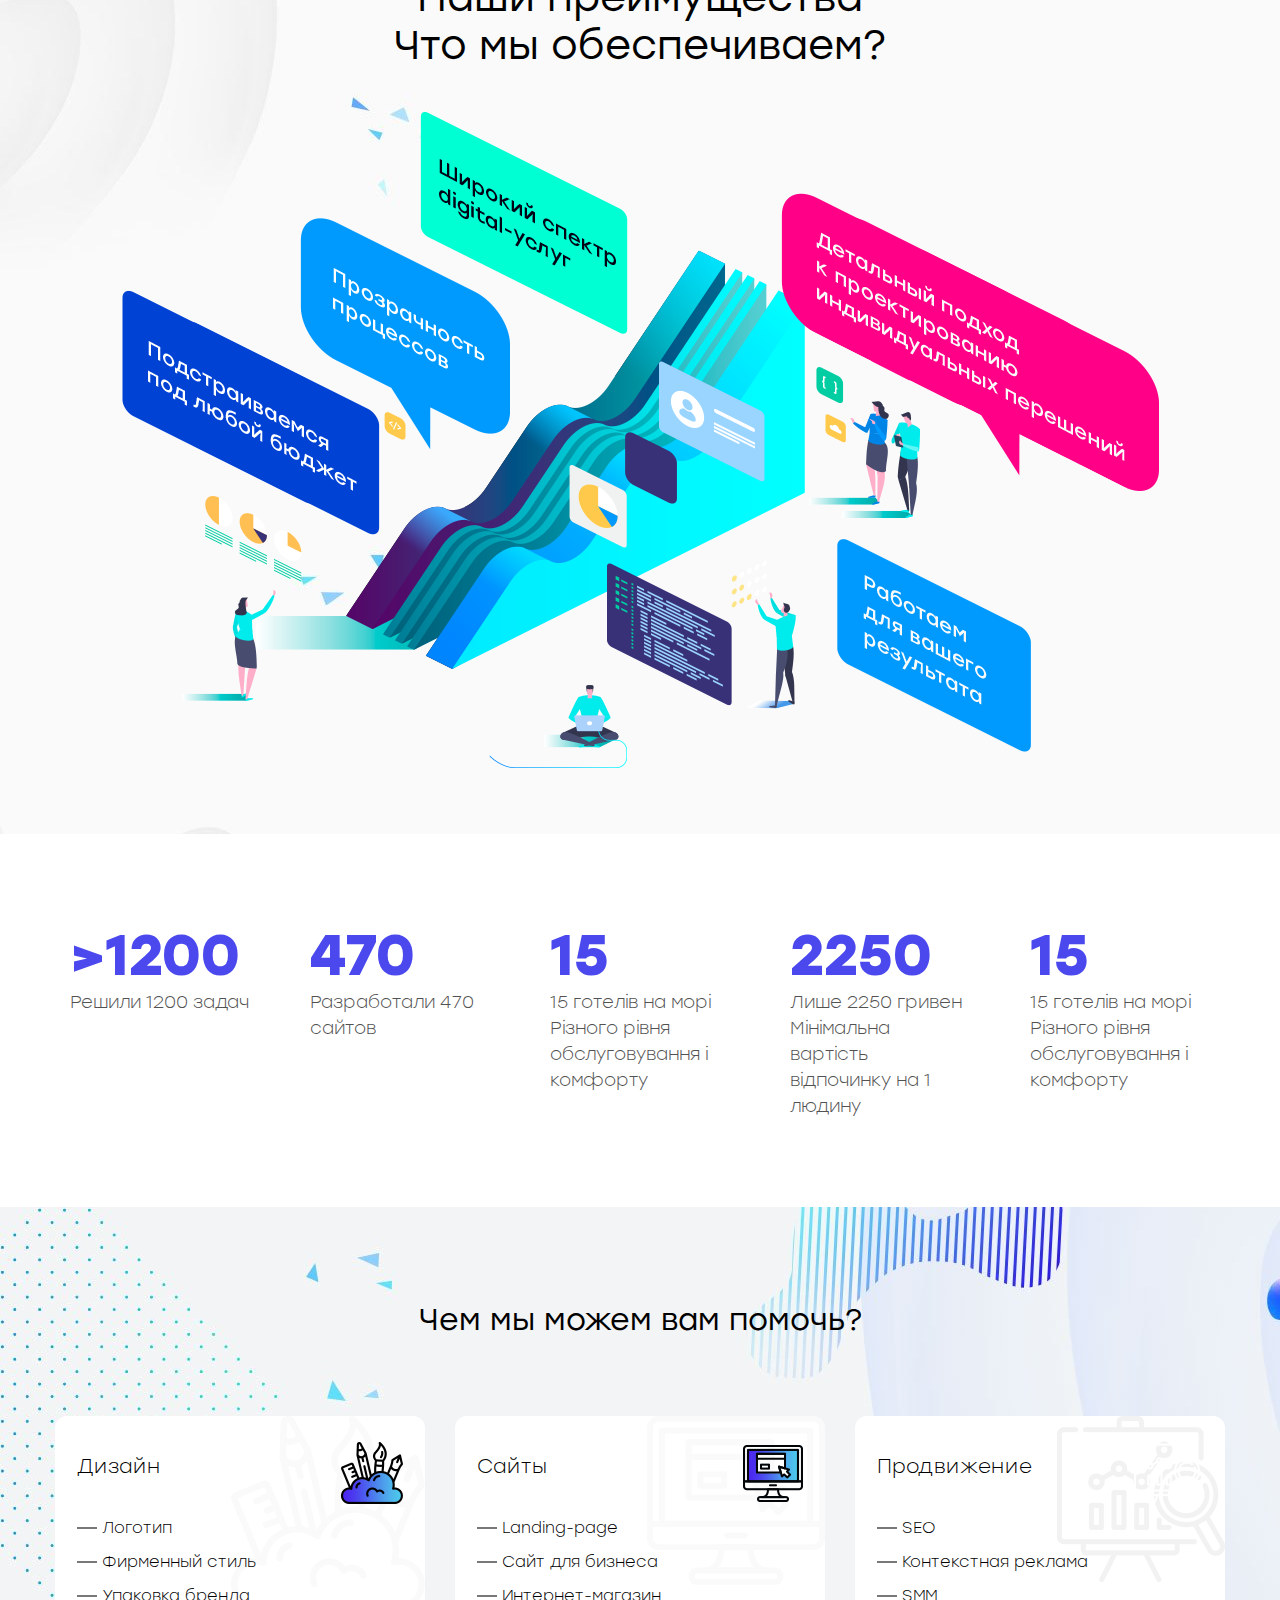
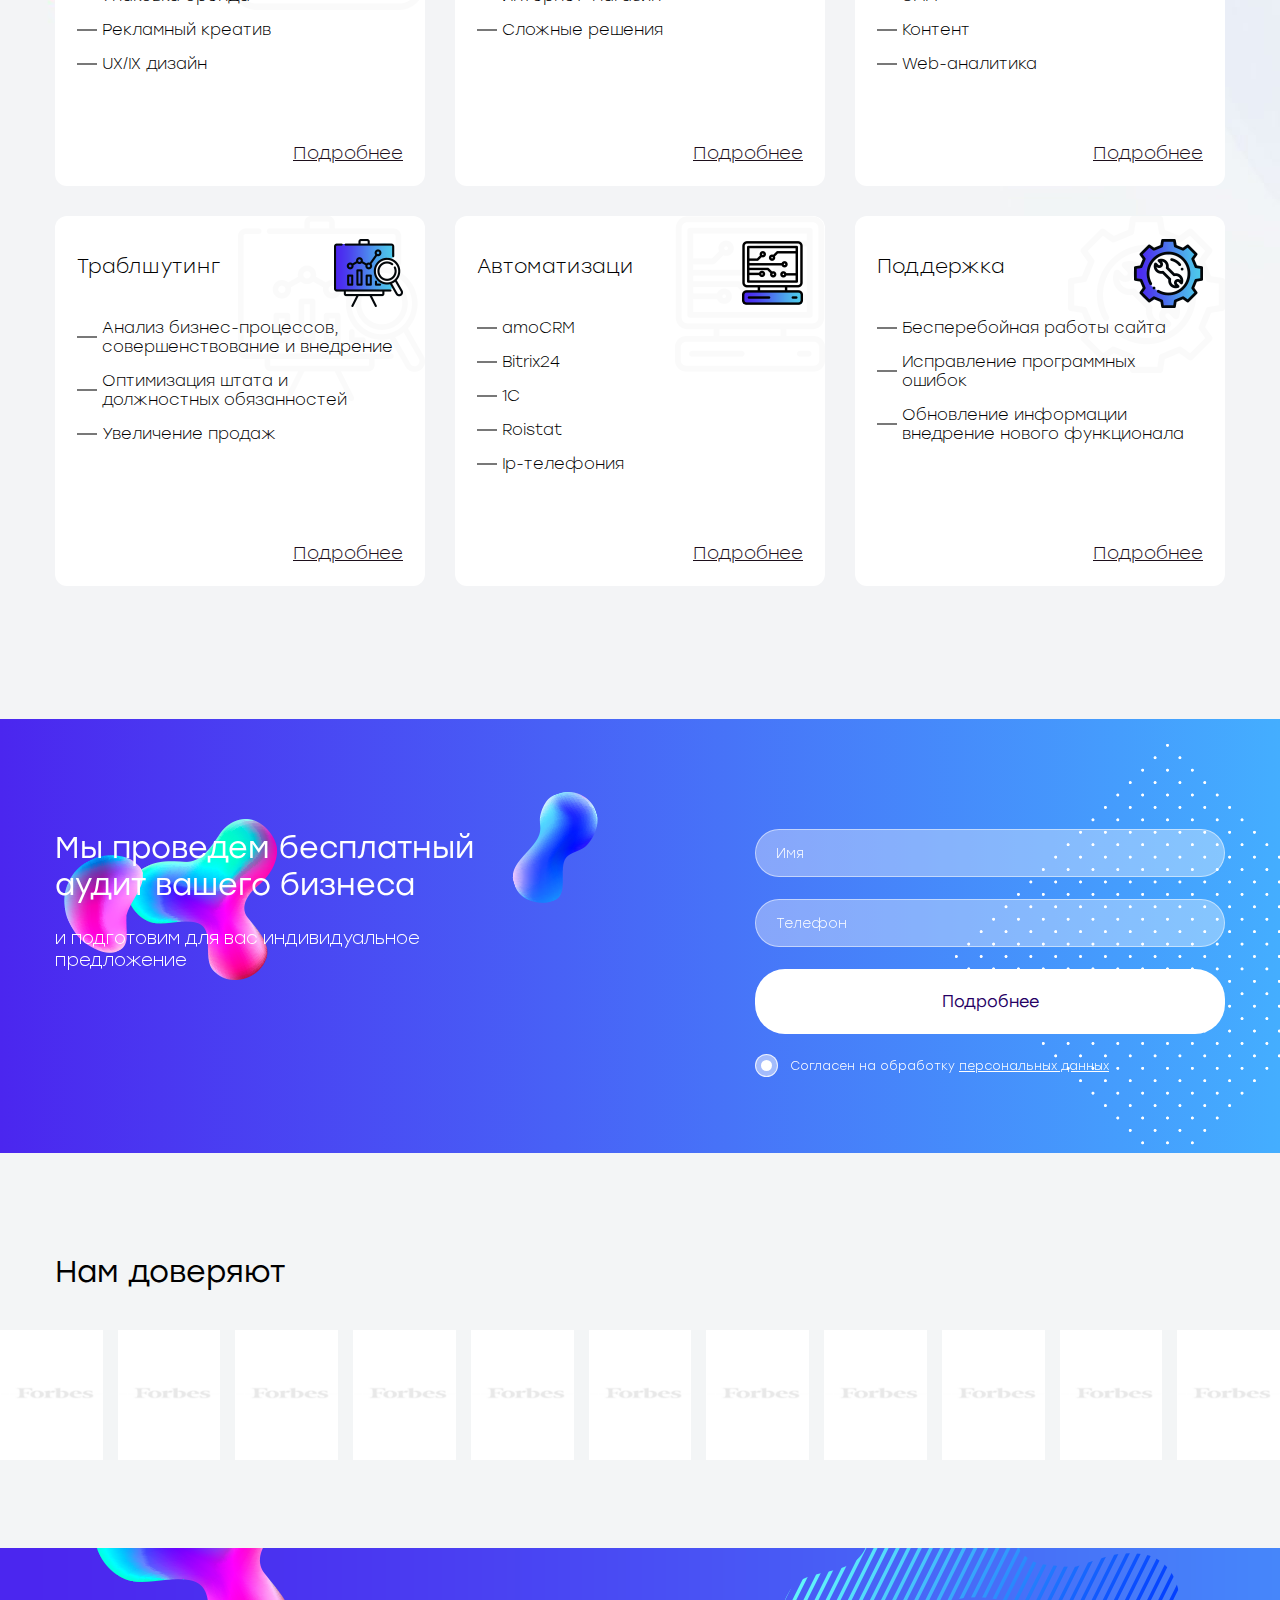
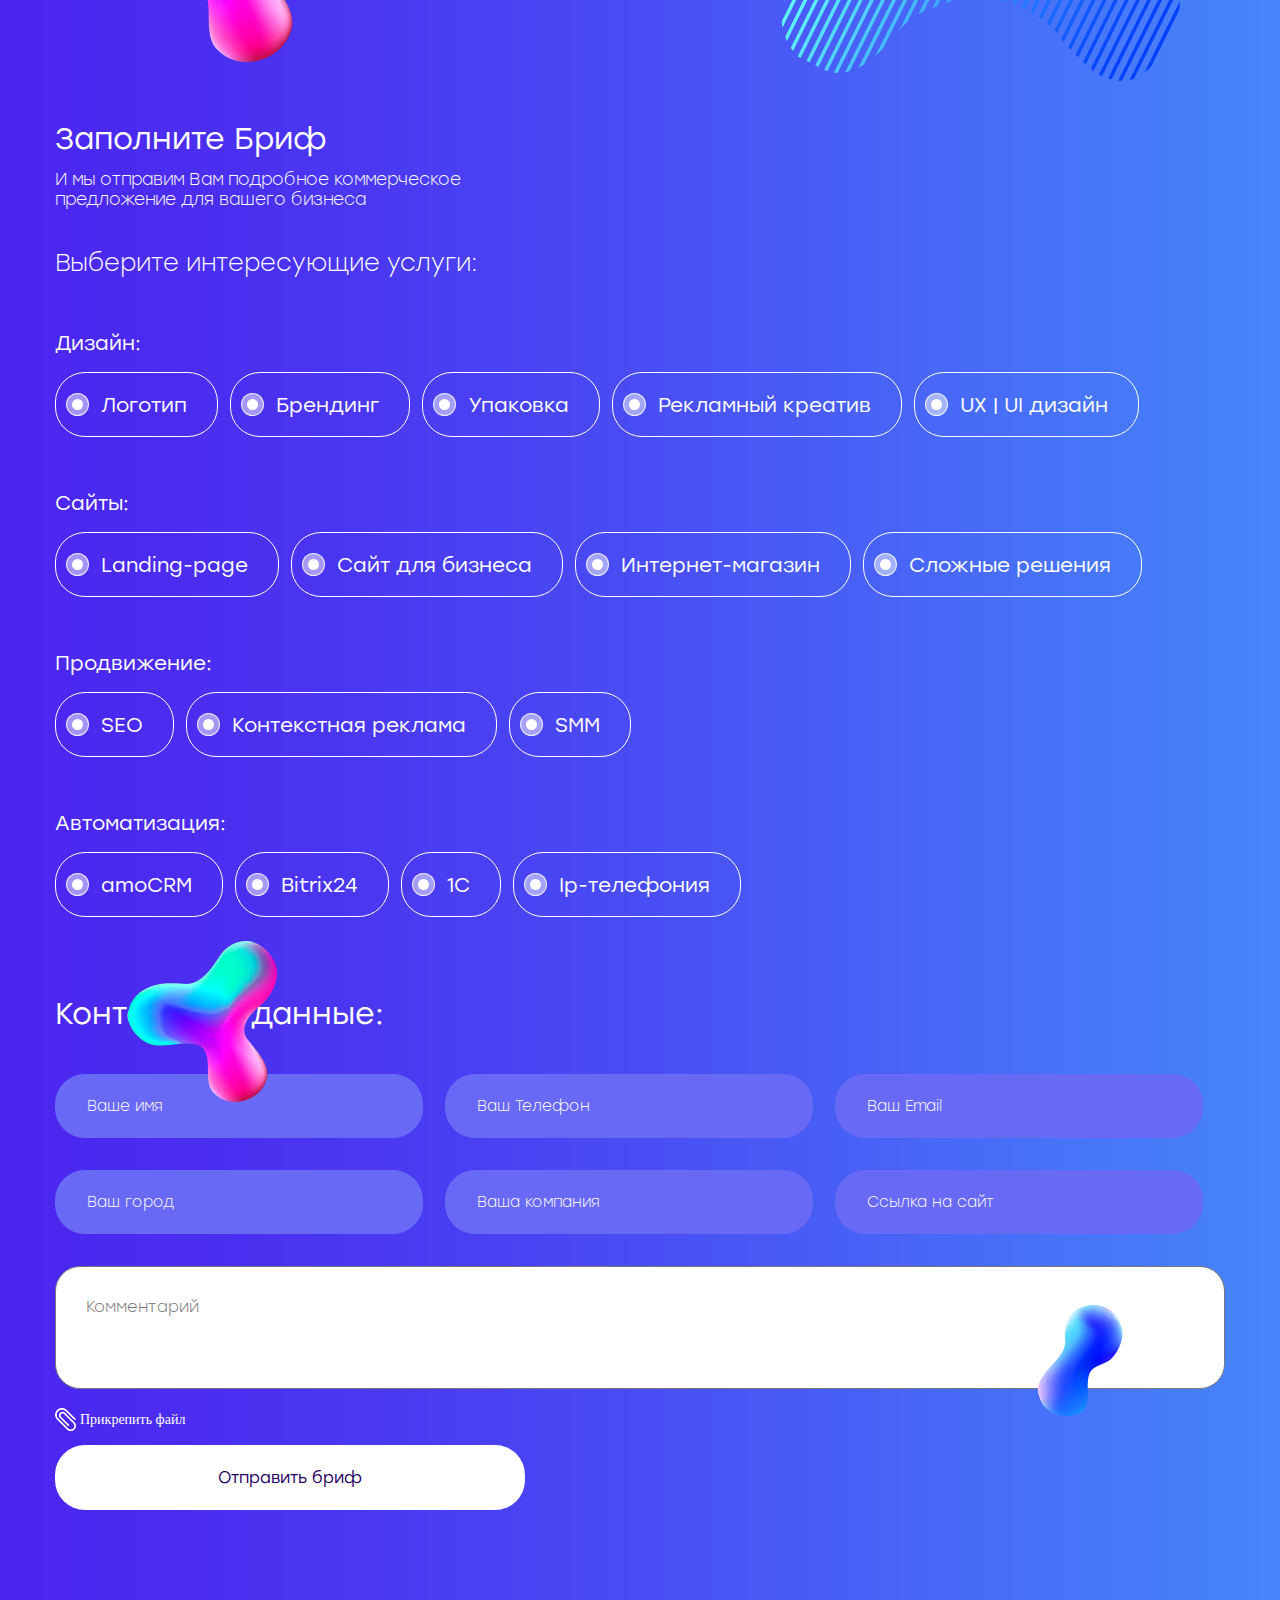
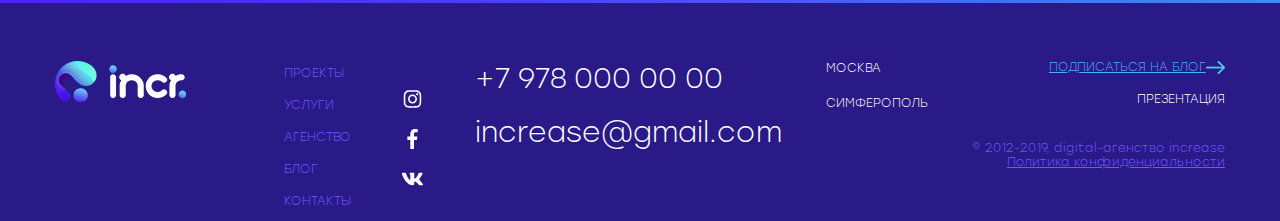
==== commit 83274c2d: "ссылки" ====
--- a/about_us.html
+++ b/about_us.html
@@ -35,7 +35,7 @@
         </nav>
         <a href="tel:+79780000000" class="header-phone">+7 (978) 000-00-00</a>
     </section>
-<img src="./images/free-audit-blot.png" class="header__paroller-1" data-paroller-factor="0.2" aria-hidden="true" alt="" style="transform: translate(0px, 21px); transition: transform 0.1s ease 0s; will-change: transform;">
+<img src="./images/free-audit-blot.png" class="paroller header__paroller-1" data-paroller-factor="0.2" aria-hidden="true" alt="" style="transform: translate(0px, 21px); transition: transform 0.1s ease 0s; will-change: transform;">
 </header>
 <section class="about-us-digital">
     <div class="container container-about-us-digital">
@@ -223,9 +223,9 @@
     </div>
 </section>
 <section class="free-audit">
-    <img src="./images/free-audit-blot.png" class="free-audit__paroller-1" data-paroller-factor="0.2" aria-hidden="true" alt="">
-    <img src="./images/services-blot-1.png" class="free-audit__paroller-2" data-paroller-factor="0.25" aria-hidden="true" alt="">
-    <img src="./images/free-audit-blot-3.png" class="free-audit__paroller-3" data-paroller-factor="0.15" aria-hidden="true" alt="">
+    <img src="./images/free-audit-blot.png" class="paroller free-audit__paroller-1" data-paroller-factor="0.2" aria-hidden="true" alt="">
+    <img src="./images/services-blot-1.png" class=" paroller free-audit__paroller-2" data-paroller-factor="0.25" aria-hidden="true" alt="">
+    <img src="./images/free-audit-blot-3.png" class=" paroller free-audit__paroller-3" data-paroller-factor="0.15" aria-hidden="true" alt="">
     
     <div class="container">
         <div class="free-audit__content">
@@ -293,31 +293,34 @@
         <span class="choice-price-title">Выберите интересующие услуги:</span>
         <span class="name-service">Дизайн:</span>
         <div class="price-design">
-            <input type="checkbox" name="design" class="check" id="logo"><label for="logo" class="check-service">Логотип</label>
-            <input type="checkbox" name="design" class="check" id="brand"><label for="brand" class="check-service">Брендинг </label>
-            <input type="checkbox" name="design" class="check" id="pack"><label for="pack" class="check-service">Упаковка</label>
-            <input type="checkbox" name="design" class="check" id="creative"><label for="creative" class="check-service">Рекламный креатив</label>
-            <input type="checkbox" name="design" class="check" id="ux-des"><label for="ux-des" class="check-service">UX | UI дизайн</label>
+            <label for="logo" class="check-service">
+                <input type="checkbox" name="design" class="check" id="logo">
+                <span class="price-design-text">Логотип</span>
+            </label>
+            <label for="brand" class="check-service"><input type="checkbox" name="design" class="check" id="brand"><span class="price-design-text">Брендинг</span> </label>
+            <label for="pack" class="check-service"><input type="checkbox" name="design" class="check" id="pack"><span class="price-design-text">Упаковка</span></label>
+            <label for="creative" class="check-service"><input type="checkbox" name="design" class="check" id="creative"><span class="price-design-text">Рекламный креатив</span></label>
+            <label for="ux-des" class="check-service"><input type="checkbox" name="design" class="check" id="ux-des"><span class="price-design-text">UX | UI дизайн</span></label>
         </div>
         <span class="name-service">Сайты:</span>
         <div class="price-design">
-            <input type="checkbox" name="sitу" class="check" id="landing"><label for="landing" class="check-service">Landing-page</label>
-            <input type="checkbox" name="sitу" class="check" id="bisnes"><label for="bisnes" class="check-service">Сайт для бизнеса</label> 
-            <input type="checkbox" name="sitу" class="check" id="store"><label for="store" class="check-service">Интернет-магазин</label>
-            <input type="checkbox" name="sitу" class="check" id="complex"><label for="complex" class="check-service">Сложные решения</label>
+            <label for="landing" class="check-service"><input type="checkbox" name="sitу" class="check" id="landing"><span class="price-design-text">Landing-page</span></label>
+            <label for="bisnes" class="check-service"><input type="checkbox" name="sitу" class="check" id="bisnes"><span class="price-design-text">Сайт для бизнеса</span></label> 
+            <label for="store" class="check-service"><input type="checkbox" name="sitу" class="check" id="store"><span class="price-design-text">Интернет-магазин</span></label>
+            <label for="complex" class="check-service"><input type="checkbox" name="sitу" class="check" id="complex"><span class="price-design-text">Сложные решения</span></label>
         </div>
         <span class="name-service">Продвижение:</span>
         <div class="price-design">
-            <input type="checkbox" name="promo" class="check" id="seo"><label for="seo" class="check-service">SEO</label>
-            <input type="checkbox" name="promo" class="check" id="context"><label for="context" class="check-service">Контекстная реклама</label> 
-            <input type="checkbox" name="promo" class="check" id="smm"><label for="smm" class="check-service">SMM</label>
+            <label for="seo" class="check-service"><input type="checkbox" name="promo" class="check" id="seo"><span class="price-design-text">SEO</span></label>
+            <label for="context" class="check-service"><input type="checkbox" name="promo" class="check" id="context"><span class="price-design-text">Контекстная реклама</span></label> 
+            <label for="smm" class="check-service"><input type="checkbox" name="promo" class="check" id="smm"><span class="price-design-text">SMM</span></label>
         </div>
         <span class="name-service">Автоматизация:</span>
         <div class="price-design">
-            <input type="checkbox" name="auto" class="check" id="amo"> <label for="amo" class="check-service">amoCRM</label>
-            <input type="checkbox" name="auto" class="check" id="bitrix"> <label for="bitrix" class="check-service">Bitrix24</label>
-            <input type="checkbox" name="auto" class="check" id="one-c"> <label for="one-c" class="check-service">1C</label>
-            <input type="checkbox" name="auto" class="check" id="ip-tell"> <label for="ip-tell" class="check-service">Ip-телефония</label>
+            <label for="amo" class="check-service"><input type="checkbox" name="auto" class="check" id="amo"><span class="price-design-text">amoCRM</span></label>
+            <label for="bitrix" class="check-service"><input type="checkbox" name="auto" class="check" id="bitrix"><span class="price-design-text">Bitrix24</span></label>
+            <label for="one-c" class="check-service"><input type="checkbox" name="auto" class="check" id="one-c"><span class="price-design-text">1C</span></label>
+            <label for="ip-tell" class="check-service"><input type="checkbox" name="auto" class="check" id="ip-tell"><span class="price-design-text">Ip-телефония</span></label>
         </div>
         <h3 class="contact-title">Контактные данные:</h3>
         <form class="form form-feadback">
@@ -337,9 +340,9 @@
             <button class="send-file">Отправить бриф</button>
         </form>
     </div>
-<img src="./images/free-audit-blot.png" class="price__paroller-1" data-paroller-factor="0.2" aria-hidden="true" alt="" style="transform: translate(0px, 21px); transition: transform 0.1s ease 0s; will-change: transform;">
-<img src="./images/price-blot-1.png" class="price__paroller-2" data-paroller-factor="0.2" aria-hidden="true" alt="" style="transform: translate(0px, 21px); transition: transform 0.1s ease 0s; will-change: transform;">
-<img src="./images/free-audit-blot-3.png" class="price__paroller-3" data-paroller-factor="0.2" aria-hidden="true" alt="" style="transform: translate(0px, 21px); transition: transform 0.1s ease 0s; will-change: transform;">
+<img src="./images/free-audit-blot.png" class="paroller price__paroller-1" data-paroller-factor="0.2" aria-hidden="true" alt="" style="transform: translate(0px, 21px); transition: transform 0.1s ease 0s; will-change: transform;">
+<img src="./images/price-blot-1.png" class="paroller price__paroller-2" data-paroller-factor="0.2" aria-hidden="true" alt="" style="transform: translate(0px, 21px); transition: transform 0.1s ease 0s; will-change: transform;">
+<img src="./images/free-audit-blot-3.png" class="paroller price__paroller-3" data-paroller-factor="0.2" aria-hidden="true" alt="" style="transform: translate(0px, 21px); transition: transform 0.1s ease 0s; will-change: transform;">
 </section>
 <footer class="footer">
     <div class="container">
--- a/style.css
+++ b/style.css
@@ -2172,6 +2172,7 @@
 }
 
 .check-service {
+    position: relative;
     display: flex;
     align-items: center;
     justify-content: center;
@@ -2182,10 +2183,46 @@
     border-radius: 30px;
     font-family:'Stolzl Book';
     color: #fff;
+    
+   }
+
+.price-design-text {
+    padding-left: 15px;
     font-size: 20px;
-   }
+}  
+
+.check-service::before {
+    content: "";
+    position: absolute;
+    left: 10px;
+    width: 21px;
+    height: 21px;
+    border: 1px solid rgba(255,255,255, .8);
+    border-radius: 50%;
+    background-color: rgba(255,255,255, .5);
+}
+
+.price-design-text::before {
+    content: "";
+    position: absolute;
+    left: 10px;
+    width: 11px;
+    height: 11px;
+    border-radius: 50%;
+    background-color: #fff;
+    transform: translate(calc(50% + .5px), calc(50% + .5px));
+}
 
 input[type="checkbox"]:checked + label {
+    background: #fff;
+    color: #260063;
+}
+
+.check:checked + .price-design-text::before {
+    background-color: var(--blue-dark);
+}
+
+.check:checked + label {
     background: #fff;
     color: #260063;
 }
@@ -2746,6 +2783,7 @@
 
 .container-logo-concept {
     display: flex;
+    align-items: center;
     padding: 98px 15px 95px 15px;
 }
 
@@ -3236,6 +3274,8 @@
     border:none;
     background: transparent;
     text-decoration: underline;
+    color: black;
+    cursor: pointer;
 }
 
 
@@ -3275,6 +3315,7 @@
 
 .containere-what-service {
     display: flex;
+    align-items: center;
     padding: 104px 15px 61px 15px
 }
 
@@ -3545,6 +3586,7 @@
 
 .container-warranty {
     display: flex;
+    align-items: center;
     padding: 47px 15px 36px 15px;
 }
 
@@ -5024,7 +5066,7 @@
         flex: 1 25%;
     }
 
-    .check-service {
+    .price-design-text {
         font-size: 19px;
     }
 
@@ -5683,6 +5725,11 @@
         align-items: center;
     }
 
+    .wrapper-result-client-content{
+        margin: 0;  
+        margin-top: 30px;
+    }
+
 
 }
 
@@ -6035,6 +6082,14 @@
         height: auto;
     }
 
+    .mob-adapt-titel {
+        font-size: 31px;
+    }
+
+    .paroller {
+        display: none;
+    }
+
 }
 
 @media (max-width: 1150px) {
@@ -6042,6 +6097,24 @@
     .small-info-service-img {
         width: 68%;
     }
+
+    .container-work-design-site {
+        flex-direction: column;
+    }
+
+    .wrapper-work-design-site {
+        align-items: center;
+    }
+
+    .work-design-site-title {
+        margin-bottom: 15px;
+    }
+
+    .progect-factory {
+        align-self: center;
+        margin-top: 15px;
+    }
+
 
 }
 
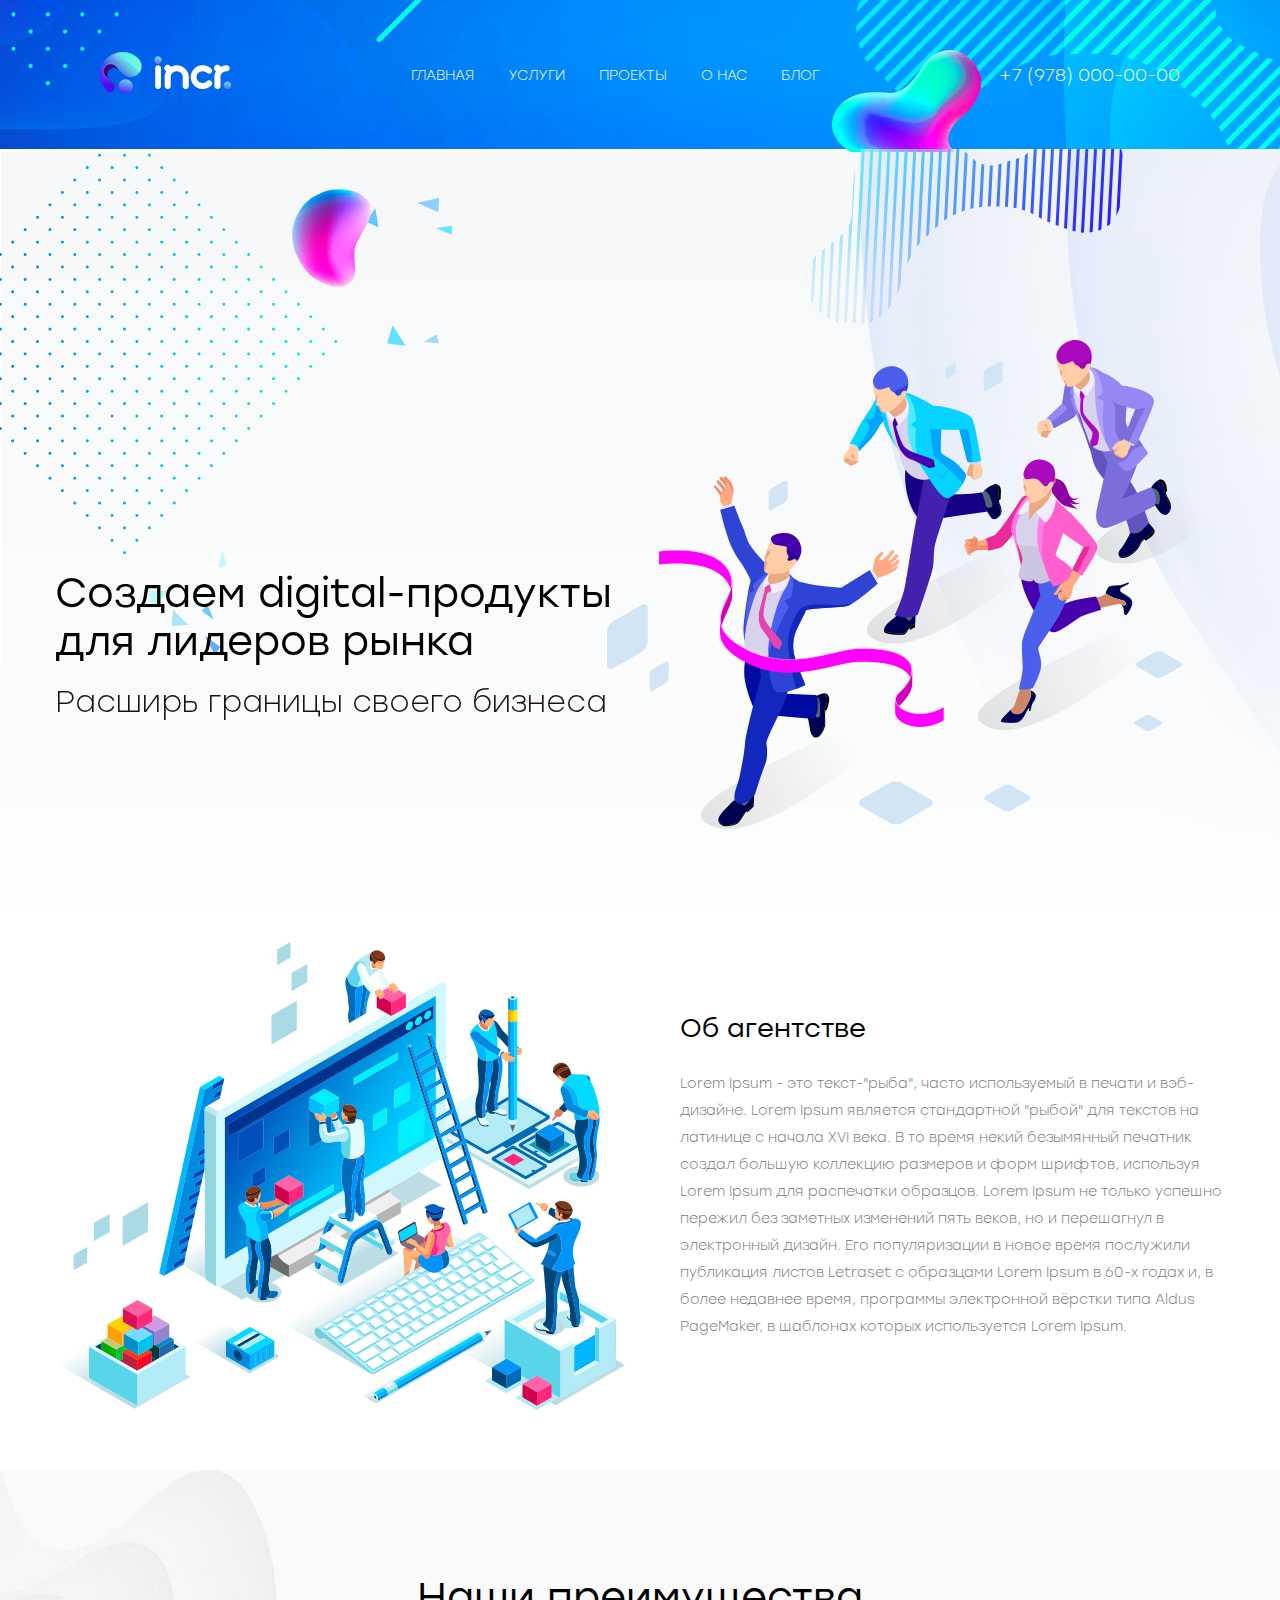
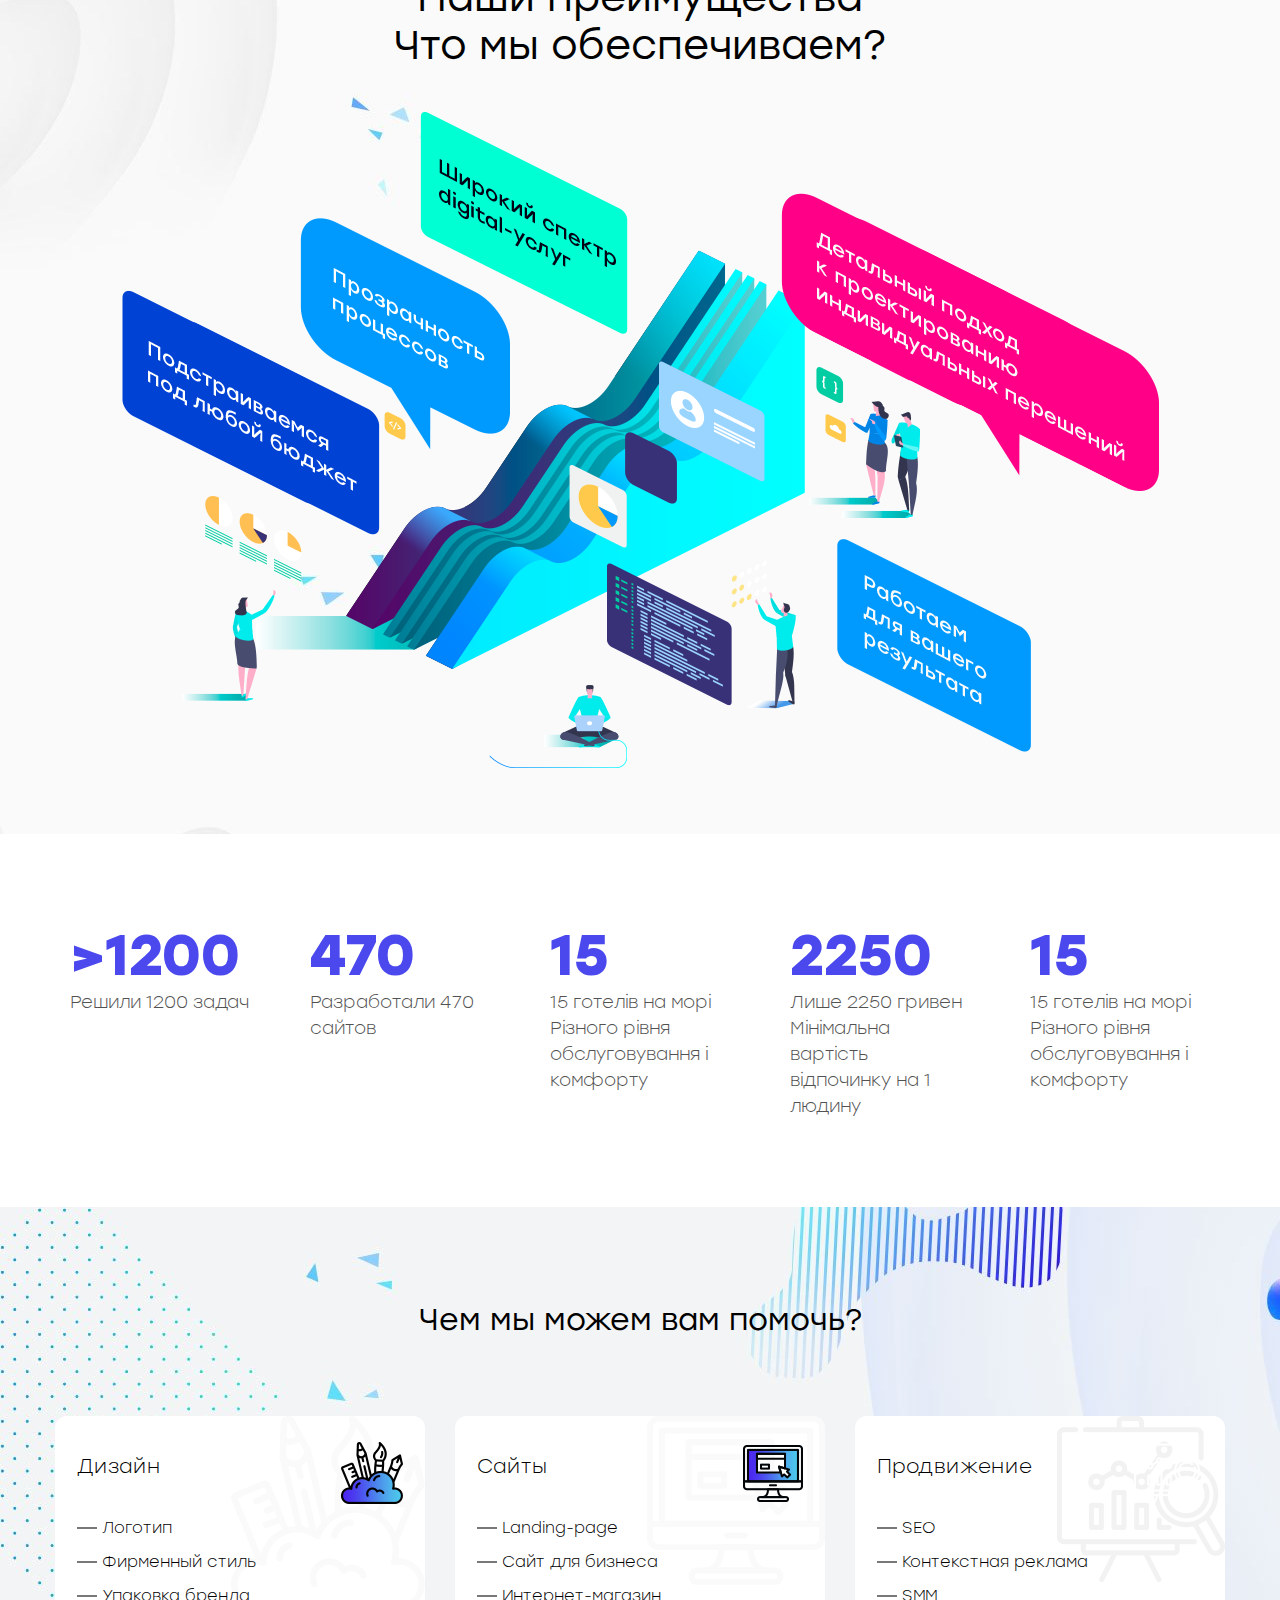
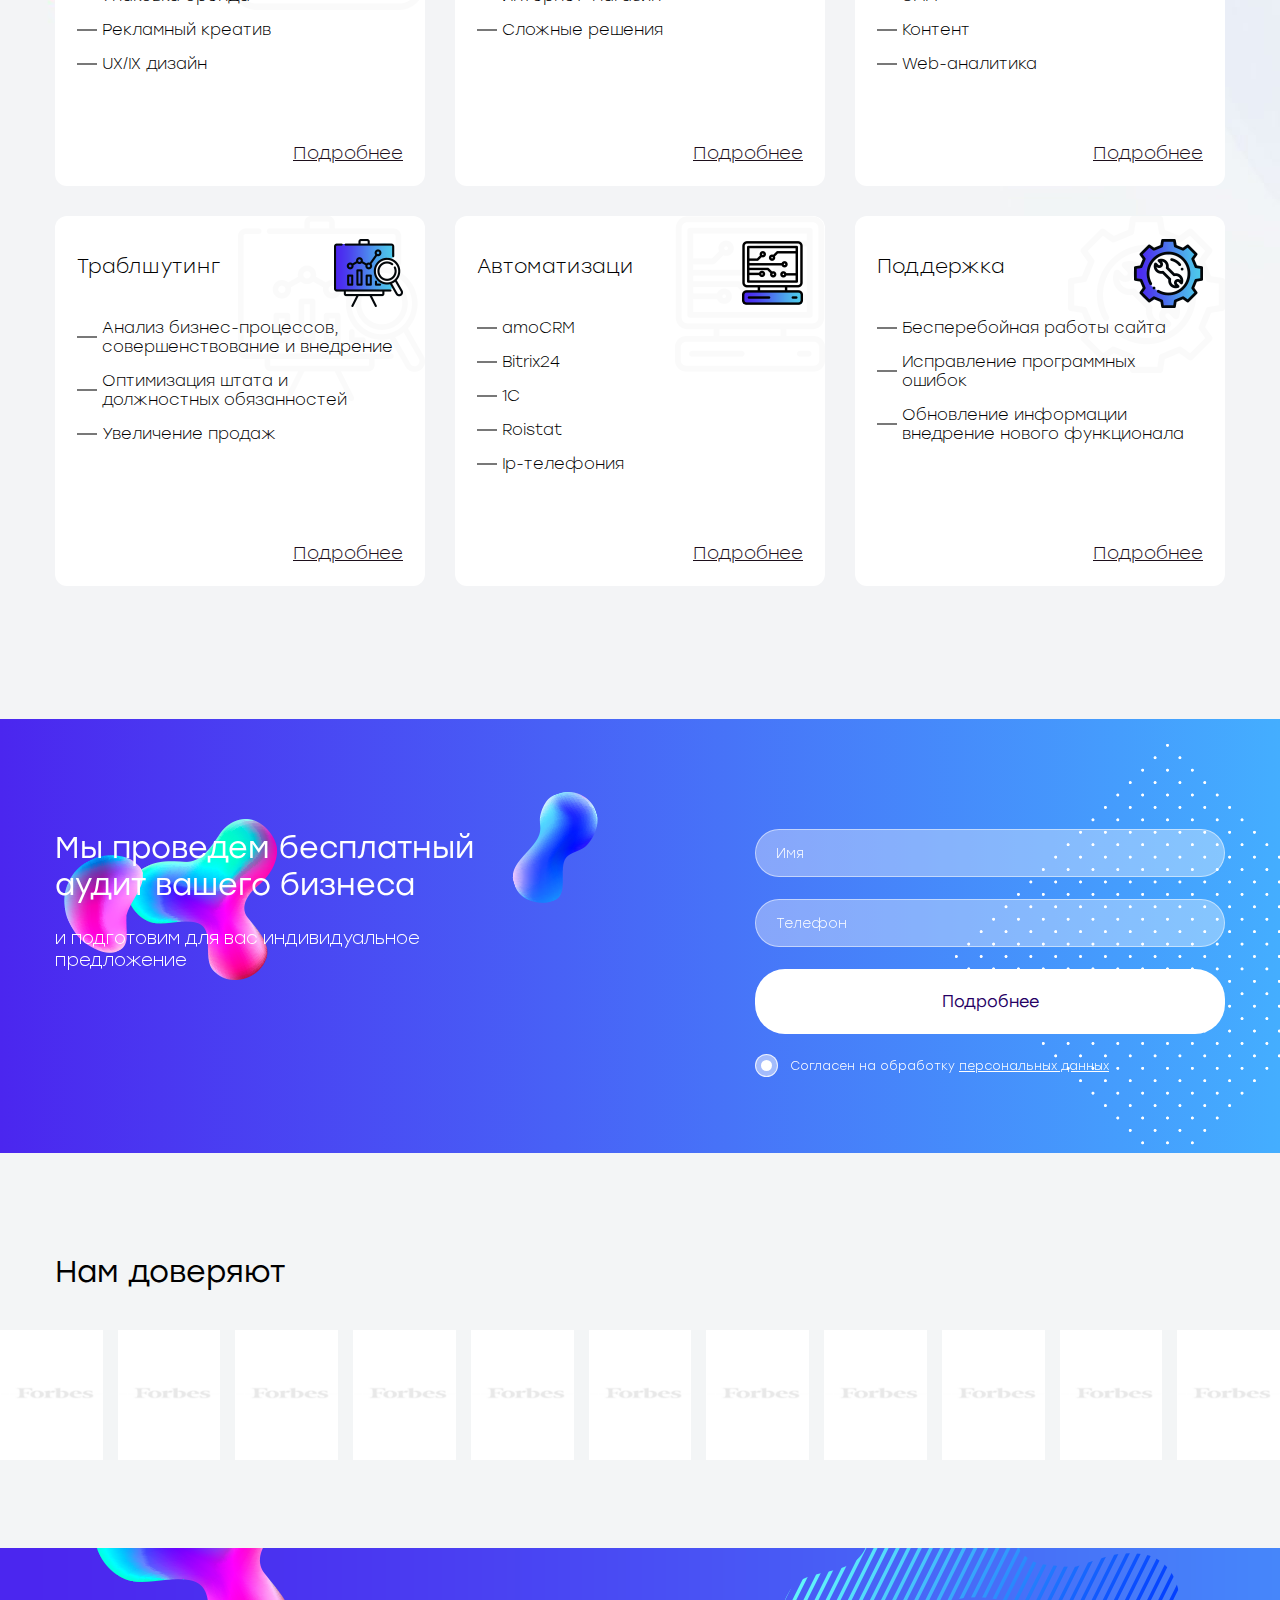
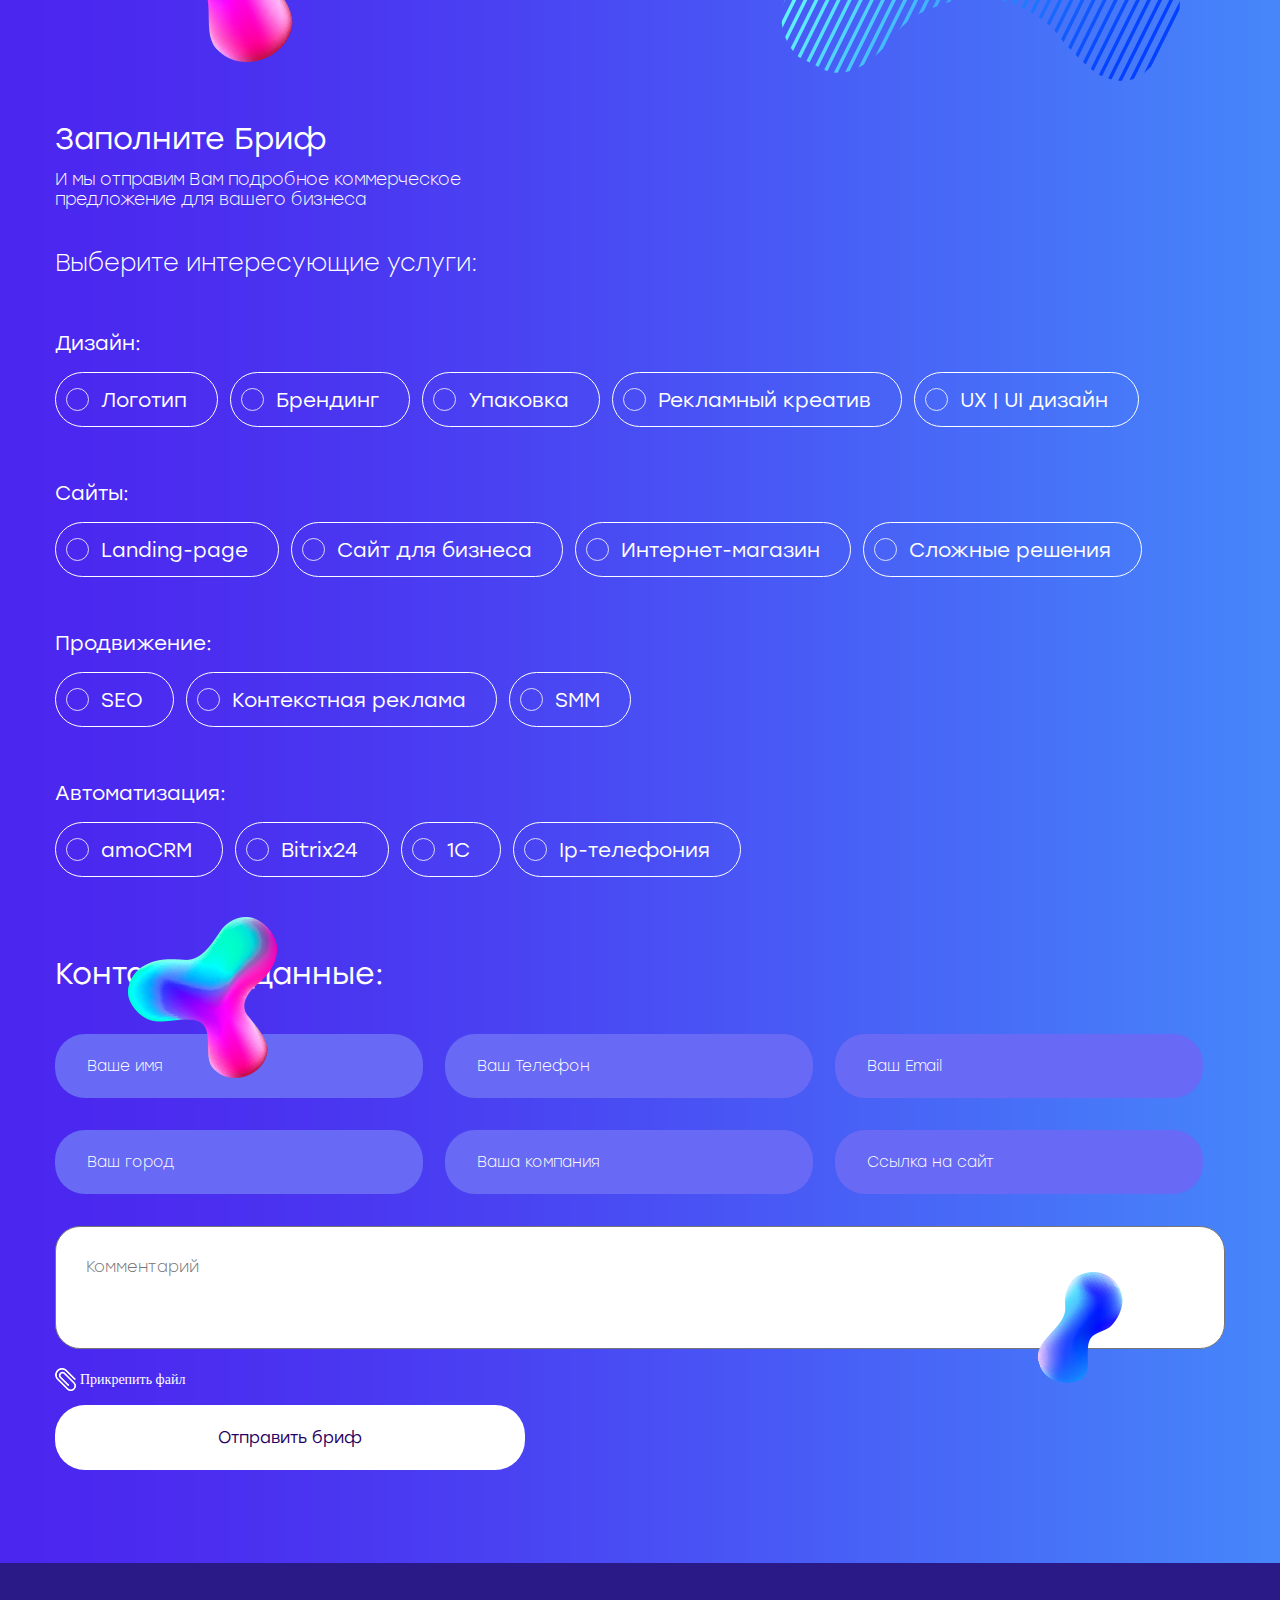
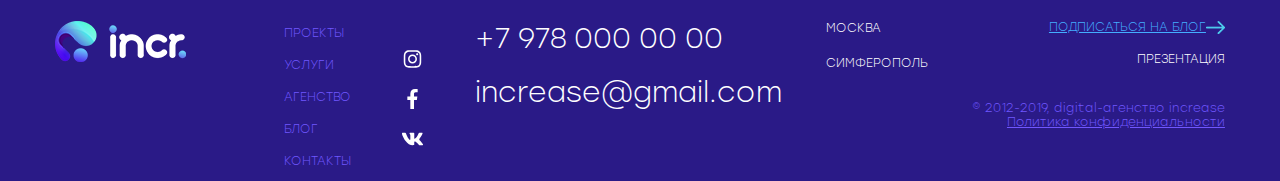
==== commit 4efe1168: "радио кнопки" ====
--- a/about_us.html
+++ b/about_us.html
@@ -35,6 +35,9 @@
         </nav>
         <a href="tel:+79780000000" class="header-phone">+7 (978) 000-00-00</a>
     </section>
+
+    
+
 <img src="./images/free-audit-blot.png" class="paroller header__paroller-1" data-paroller-factor="0.2" aria-hidden="true" alt="" style="transform: translate(0px, 21px); transition: transform 0.1s ease 0s; will-change: transform;">
 </header>
 <section class="about-us-digital">
--- a/style.css
+++ b/style.css
@@ -2176,7 +2176,7 @@
     display: flex;
     align-items: center;
     justify-content: center;
-    height: 65px;
+    height: 55px;
     padding: 0px 30px;
     margin-right: 12px;
     border: 1px solid #fff;
@@ -2199,7 +2199,7 @@
     height: 21px;
     border: 1px solid rgba(255,255,255, .8);
     border-radius: 50%;
-    background-color: rgba(255,255,255, .5);
+    /* background-color: rgba(255,255,255, .5); */
 }
 
 .price-design-text::before {
@@ -2209,23 +2209,23 @@
     width: 11px;
     height: 11px;
     border-radius: 50%;
-    background-color: #fff;
+    /* background-color: #fff; */
     transform: translate(calc(50% + .5px), calc(50% + .5px));
 }
 
-input[type="checkbox"]:checked + label {
+/* input[type="checkbox"]:checked + label {
     background: #fff;
     color: #260063;
-}
+} */
 
 .check:checked + .price-design-text::before {
-    background-color: var(--blue-dark);
-}
-
-.check:checked + label {
+    background-color: #fff;  
+}
+
+/* .check:checked .check-service {
     background: #fff;
     color: #260063;
-}
+} */
 
 .contact-title {
     margin: 78px 0 10px 0;
@@ -2744,7 +2744,7 @@
 
 .good-site-text {
     padding: 0 30px;
-    font-size: 16pt;
+    font-size: 16px;
     color: rgba(120, 120, 120, 255);
 }
 
@@ -4884,6 +4884,14 @@
 
 }
 
+@media (max-width: 1100px) {
+
+    .header-land-about-one-services {
+        display: none;
+    }
+    
+}
+
 @media (max-width: 1000px) {
 
     .footer-phone, .footer-email {
@@ -5851,222 +5859,6 @@
 
 @media (max-width: 1200px) {
 
-    .info-service-logo-img {
-        margin-left: 5px;
-        margin-right: 5px;
-    }
-
-
-}
-
-
-
-@media (max-width: 1000px) {
-
-    .container-logo-concept {
-        flex-direction: column;
-        align-items: center;
-    }
-
-    .container-big-info-service-logo {
-        justify-content: center;
-    }
-
-}
-@media (max-width: 900px) {
-
-    .logo-processing-ex {
-        height: auto;
-        flex-wrap: wrap;
-    }
-
-    .logo-processing-text {
-        flex: 1 100%;
-        margin: 15px 0;
-    }
-
-
-}
-
-@media (max-width: 600px) {
-
-    /* .service-why,
-    .info-service-img,
-    .services-this {
-        flex: none;
-    } */
-
-    .contaoner-final-work-logo {
-        width: auto;
-    }
-
-}
-
-/* service-logo-adapt! */
-
-/* service-pack-adapt */
-
-@media (max-width: 1300px) {
-
-    .mommyjob {
-        background-position: 49%;
-    }
-
-}
-
-@media (max-width: 1200px) {
-
-    .mommyjob {
-        background-position: 57%;
-    }
-
-}
-
-@media (max-width: 1100px) {
-
-    .mommyjob {
-        background-position: 63%;
-    }
-
-}
-
-
-
-@media (max-width: 1000px) {
-
-    .wrapper-pack-shape {
-        margin-right: 150px;
-    }
-
-}
-
-
-@media (max-width: 900px) {
-
-    .wrapper-pack-shape {
-        margin-right: 15px;
-    }
-
-    .analysis-list-pack {
-        margin-top: 15px;
-    }
-
-}
-
-@media (max-width: 800px) {
-
-    .container-pack-shape {
-        flex-direction: column;
-        align-items: center;
-    }
-
-}
-
-@media (max-width: 600px) {
-
-    .wrapper-present-client {
-        width: auto;
-    }
-
-}
-
-@media (max-width: 400px) {
-
-    .wrapper-pack-shape {
-        width: auto;
-    }
-
-}
-
-/* service-pack-adapt! */
-
-/* smm-adapt */
-
-@media (max-width: 1100px) {
-
-    .dev-stage-list-seo {
-        flex-wrap: wrap;
-    }
-
-    .dev-stage-items-smm {
-        flex:1 40%;
-        margin: 20px 10px;
-    }
-
-    .dev-stage-title-seo {
-        text-align: center;
-    }
-
-}
-
-@media (max-width: 900px) {
-
-    .why-seo-list {
-        flex-direction: column;
-        align-items: center;
-    }
-
-    .why-seo-item {
-        max-width: 100%;
-        width: 560px;
-        margin-bottom: 15px;
-    }
-
-    .pack-item-list {
-        flex-direction: column;
-    }
-
-    .pack-item:nth-child(2) {
-        margin: 30px 0;
-    }
-
-    .pack-price-title {
-        text-align: center;
-    }
-
-}
-
-@media (max-width: 700px) {
-
-    .sml-info-service-smm-text {
-        width: auto;
-    }
-
-}
-
-@media (max-width: 600px) {
-
-    .why-seo-item {
-        max-width: 100%;
-        width: 490px;
-    }
-
-}
-
-@media (max-width: 500px) {
-
-    .why-seo-item {
-        max-width: 100%;
-        width: 360px;
-    }
-
-}
-
-@media (max-width: 400px) {
-
-    .why-seo-item {
-        max-width: 100%;
-        width: 300px;
-    }
-
-}
-
-/* smm-adapt! */
-
-/* web-site-adapt */
-
-@media (max-width: 1200px) {
-
     .projects-list {
         align-items: center;
         flex-direction: column;
@@ -6086,8 +5878,16 @@
         font-size: 31px;
     }
 
+    .dev-site-title {
+        font-size: 31px;
+    }
+
     .paroller {
         display: none;
+    }
+
+    .run-site-sub-title {
+        font-size: 27px
     }
 
 }
@@ -6115,7 +5915,104 @@
         margin-top: 15px;
     }
 
-
+    .mob-adapt-titel {
+        font-size: 29px;
+    }
+
+    .dev-site-title {
+        font-size: 29px;
+    }
+
+    .mob-adapt-img {
+        margin-left: 15px;
+    }
+
+    .run-site-sub-title {
+        font-size: 25px;
+    }
+
+    
+
+}
+
+@media (max-width: 1100px) {
+
+    .how-site-list {
+        flex-wrap: wrap;
+    }
+
+    .how-site-item {
+        flex: 1 40%;
+        margin: 15px !important;
+    }
+
+    .how-site-item:first-child {
+        margin-right: 0;
+    }
+
+    .how-site-item:last-child {
+        margin-left: 0;
+    }
+
+    .structure-design-img {
+        width: 65%;
+    }
+
+    .container-structure-design {
+        align-items: center;
+    }
+
+    .container-mob-adapt {
+        align-items: center;
+        flex-direction: column;
+    }
+
+    .mob-adapt-img {
+        margin-top: 15px;
+    }
+
+    .container-dev-site {
+        align-items: center;
+        flex-direction: column;
+    }
+
+    .dev-site-img {
+        margin-top: 15px;
+    }
+
+    .container-run-site {
+        align-items: center;
+        flex-direction: column-reverse;
+    }
+
+    .run-site-img {
+        margin-top: 15px;  
+    }
+
+
+}
+
+@media (max-width: 1000px) {
+
+    .wrapper-affect-web-site {
+        flex-wrap: wrap;
+    }
+
+    .bad-affect-web-site {
+        flex: 1 40%;
+    }
+
+    .good-affect-web-site {
+        max-width: 519px;
+        flex: 1 40%;
+        margin: 15px auto;
+    }
+
+    
+
+
+
+    
 }
 
 @media (max-width: 900px) {
@@ -6125,6 +6022,16 @@
         height: 90%;
     }
 
+    .container-structure-design {
+        flex-direction:column; 
+
+    }
+
+    .projects__title {
+        font-size: 25px;
+    }
+
+
 }
 
 @media (max-width: 800px) {
@@ -6138,6 +6045,12 @@
 
     .small-info-service-img {
         width: 54%;
+    }
+
+    .good-affect-web-site {
+        max-width: 100%;
+        flex: 1 40%;
+        margin: 50px 0;
     }
 
 }   
@@ -6154,7 +6067,12 @@
         align-items: center;
     }
 
-}    
+    .how-site-list {
+        flex-direction: column;
+    }
+
+
+}      
 
 
 
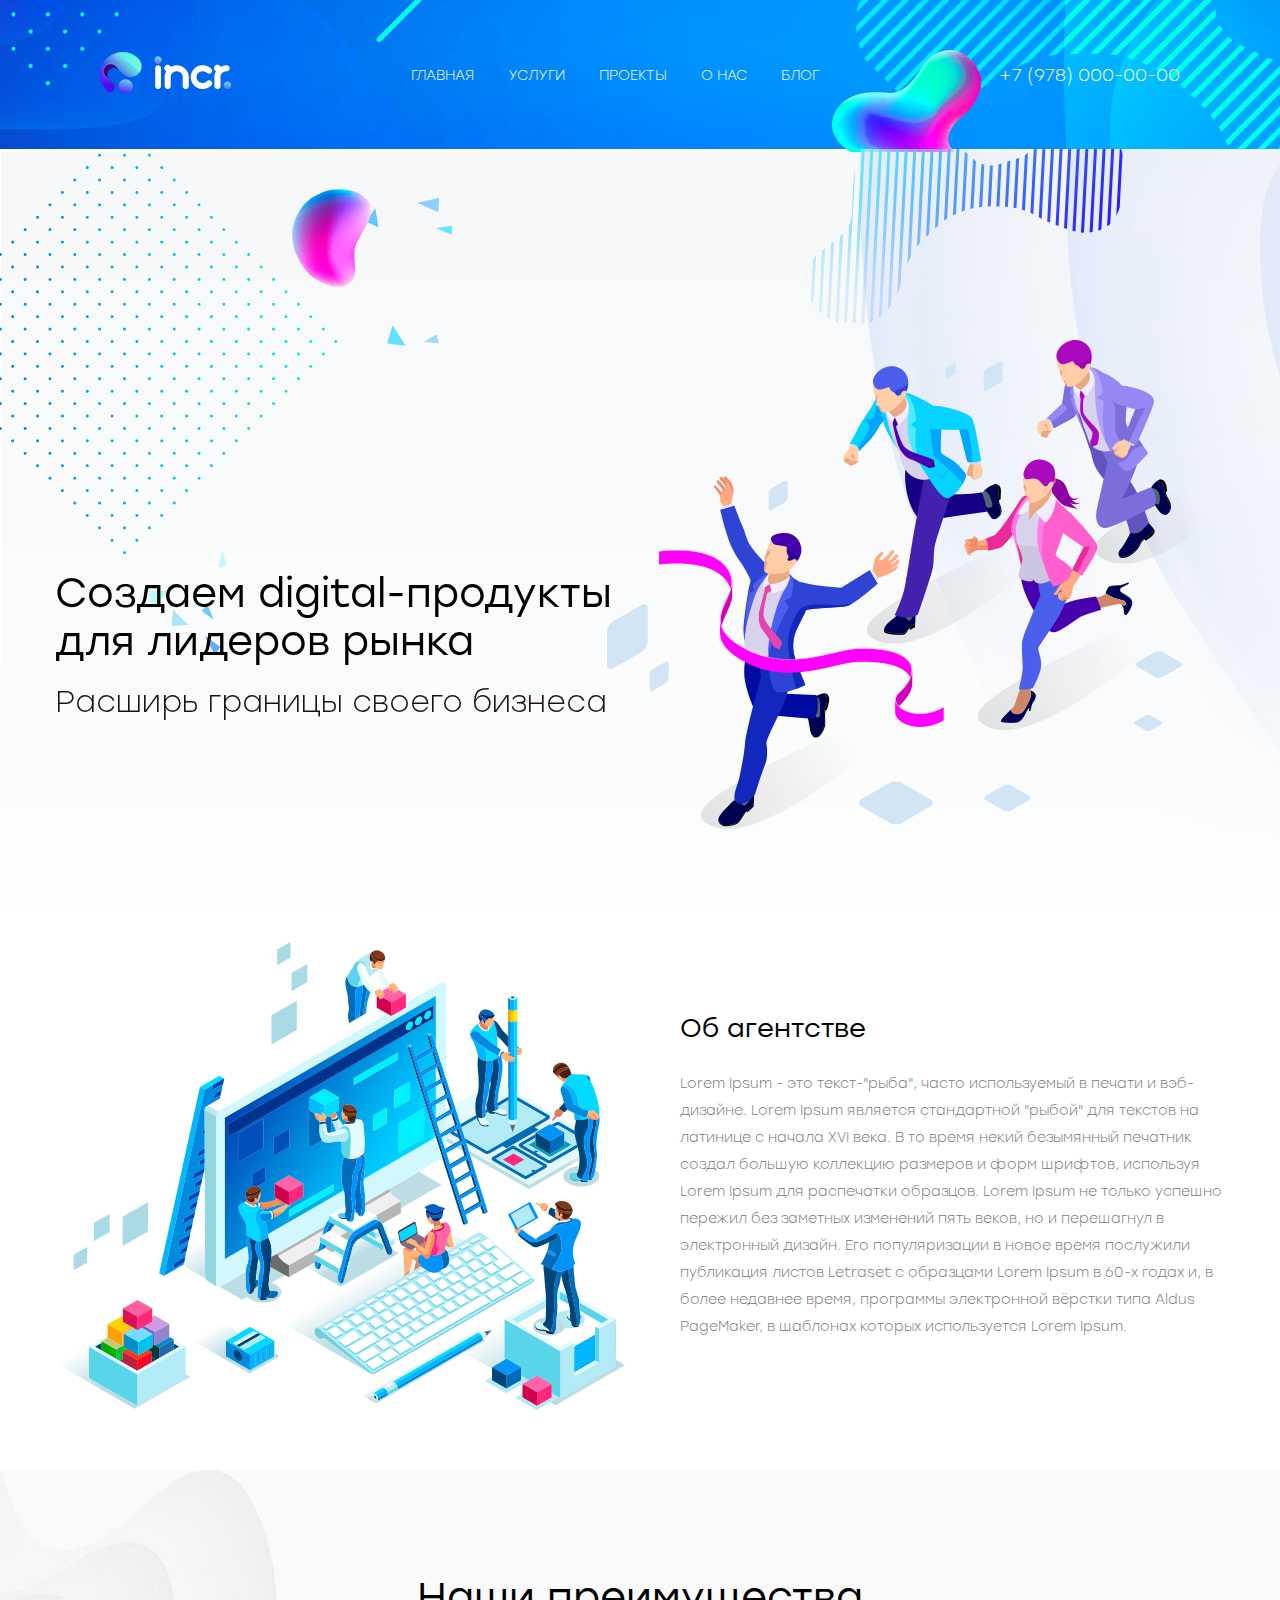
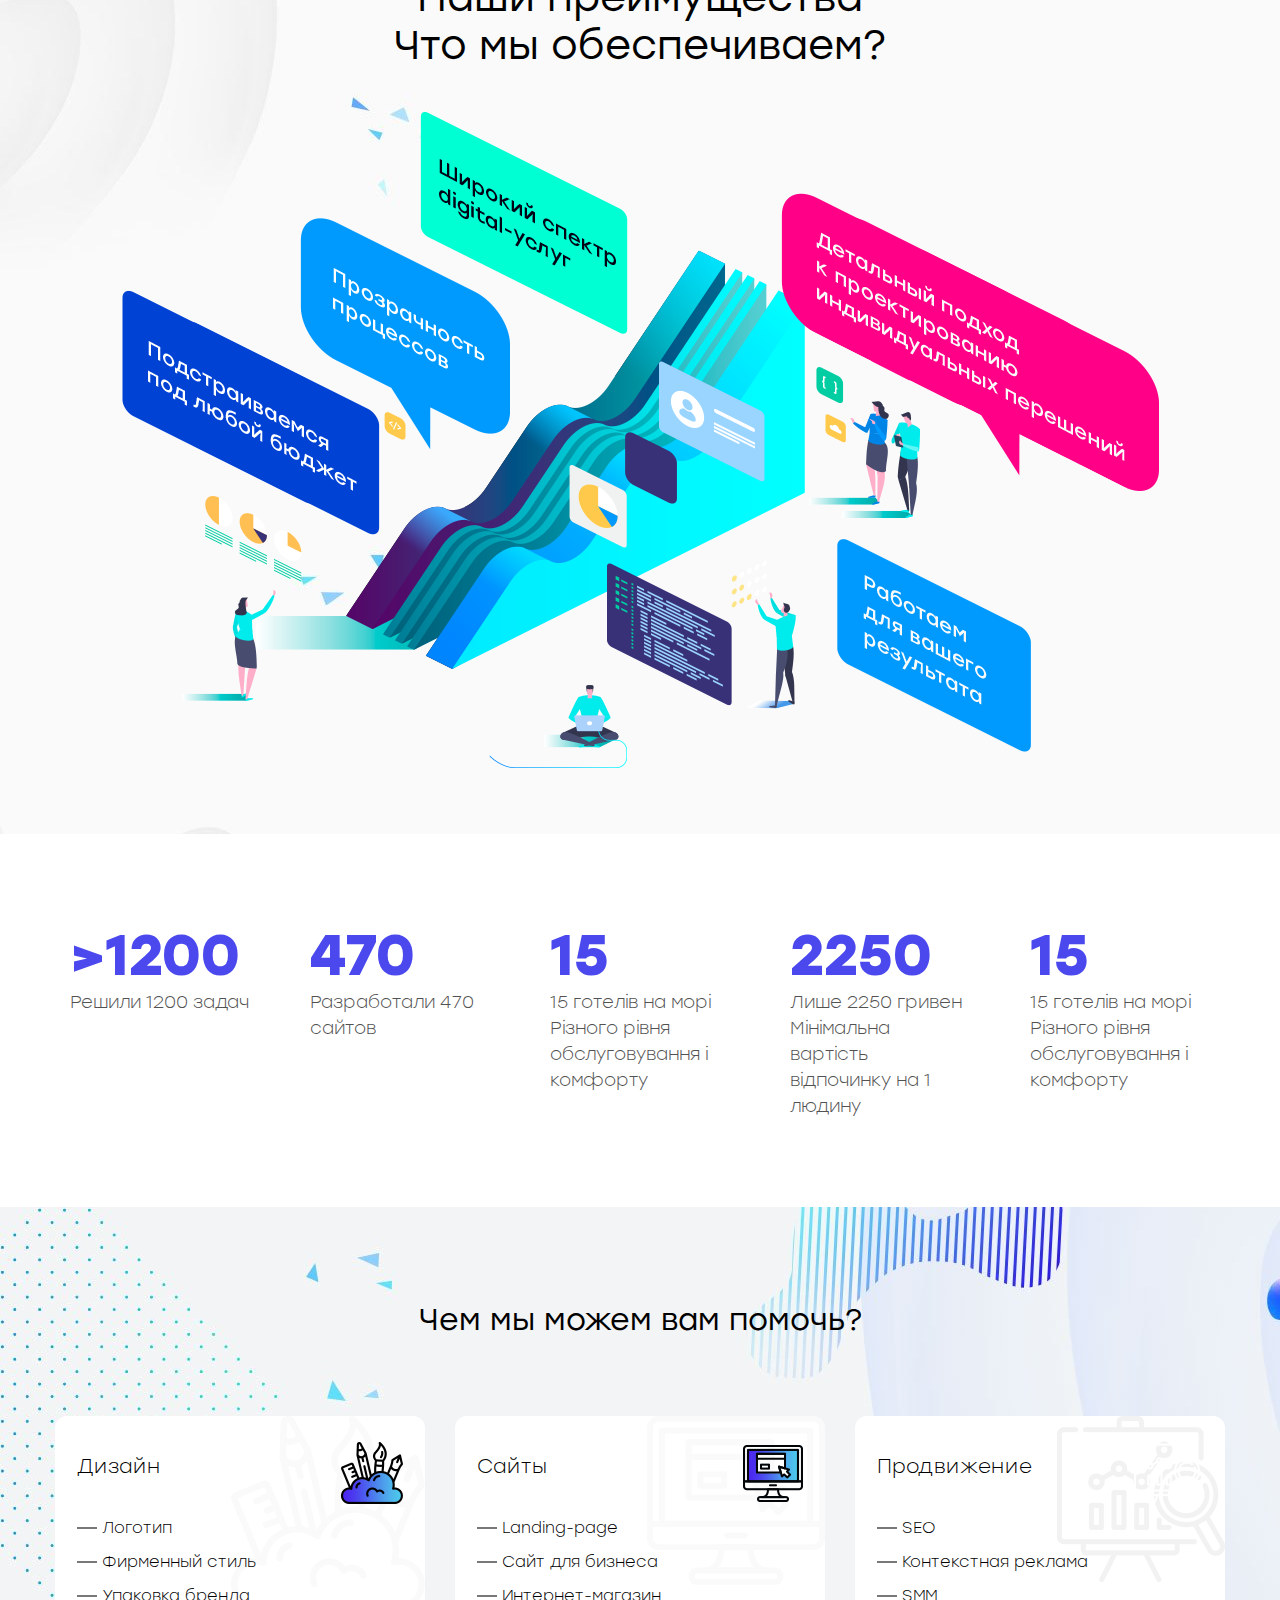
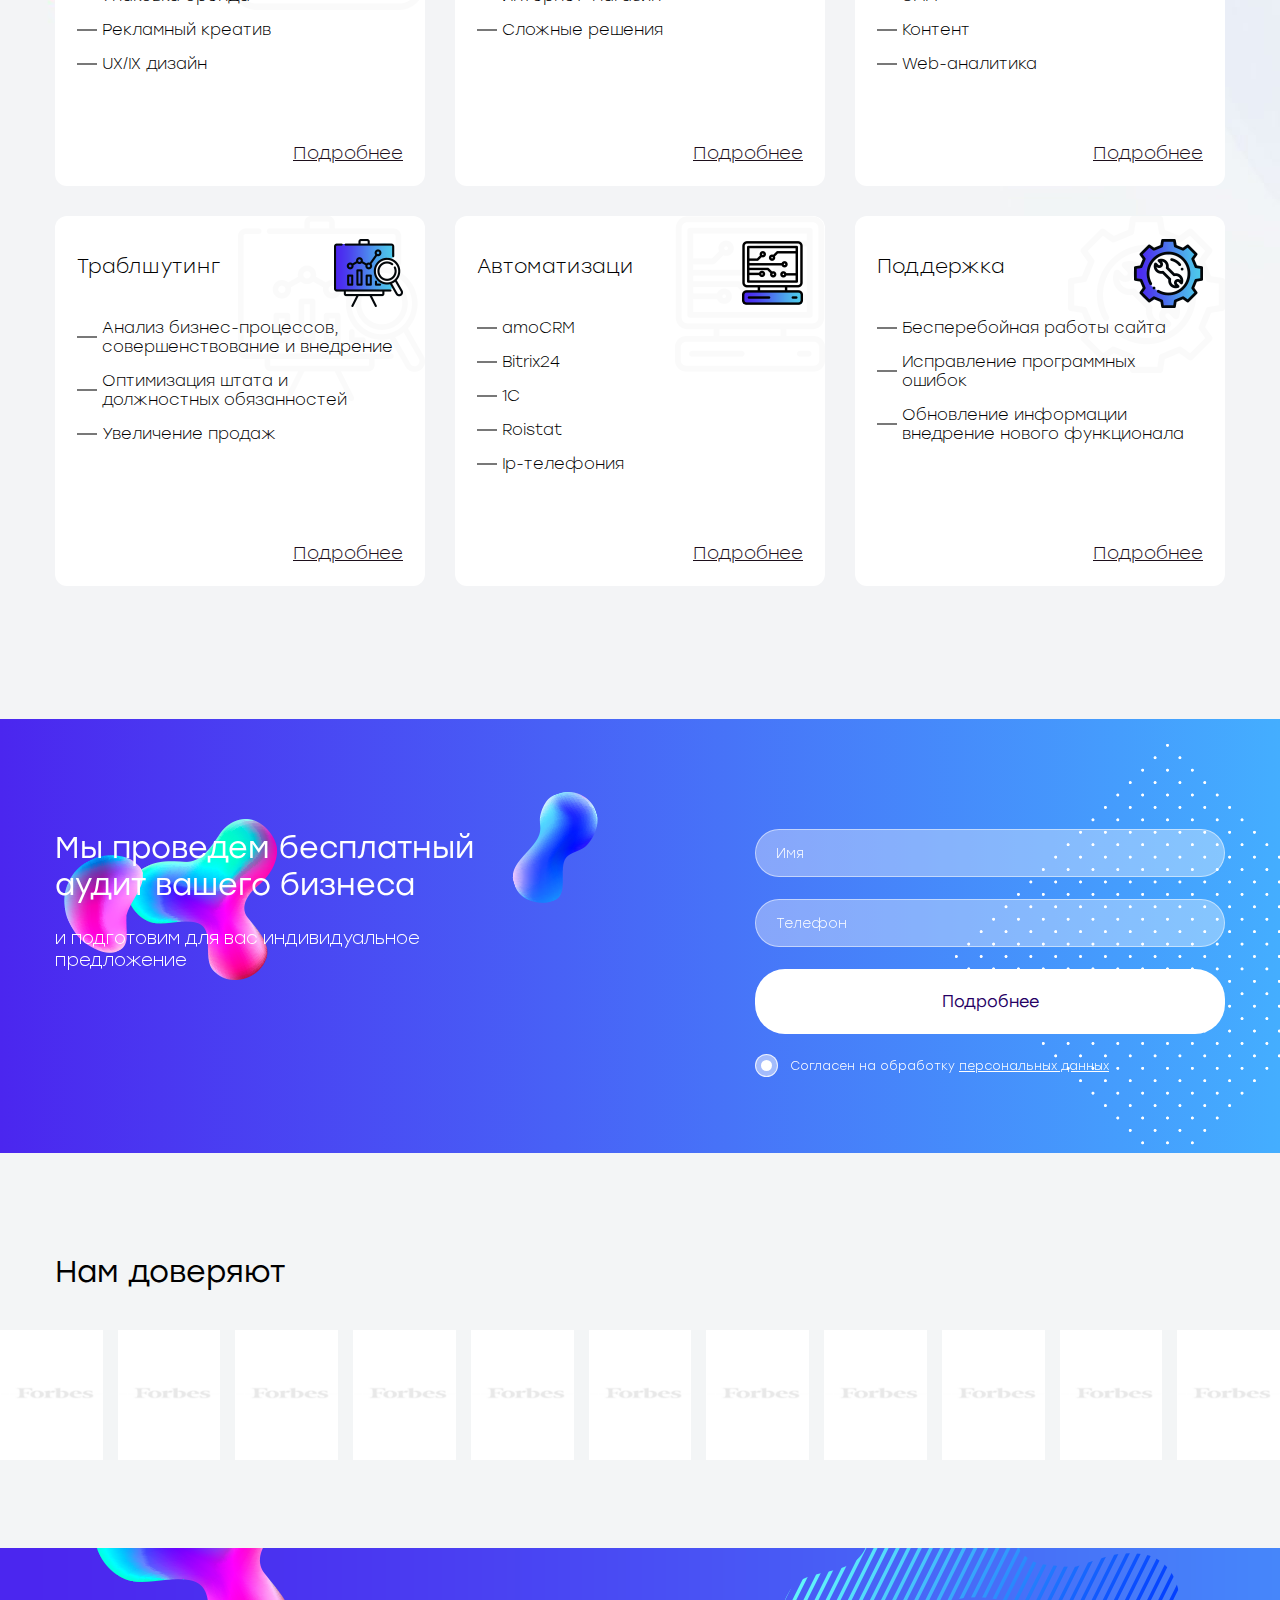
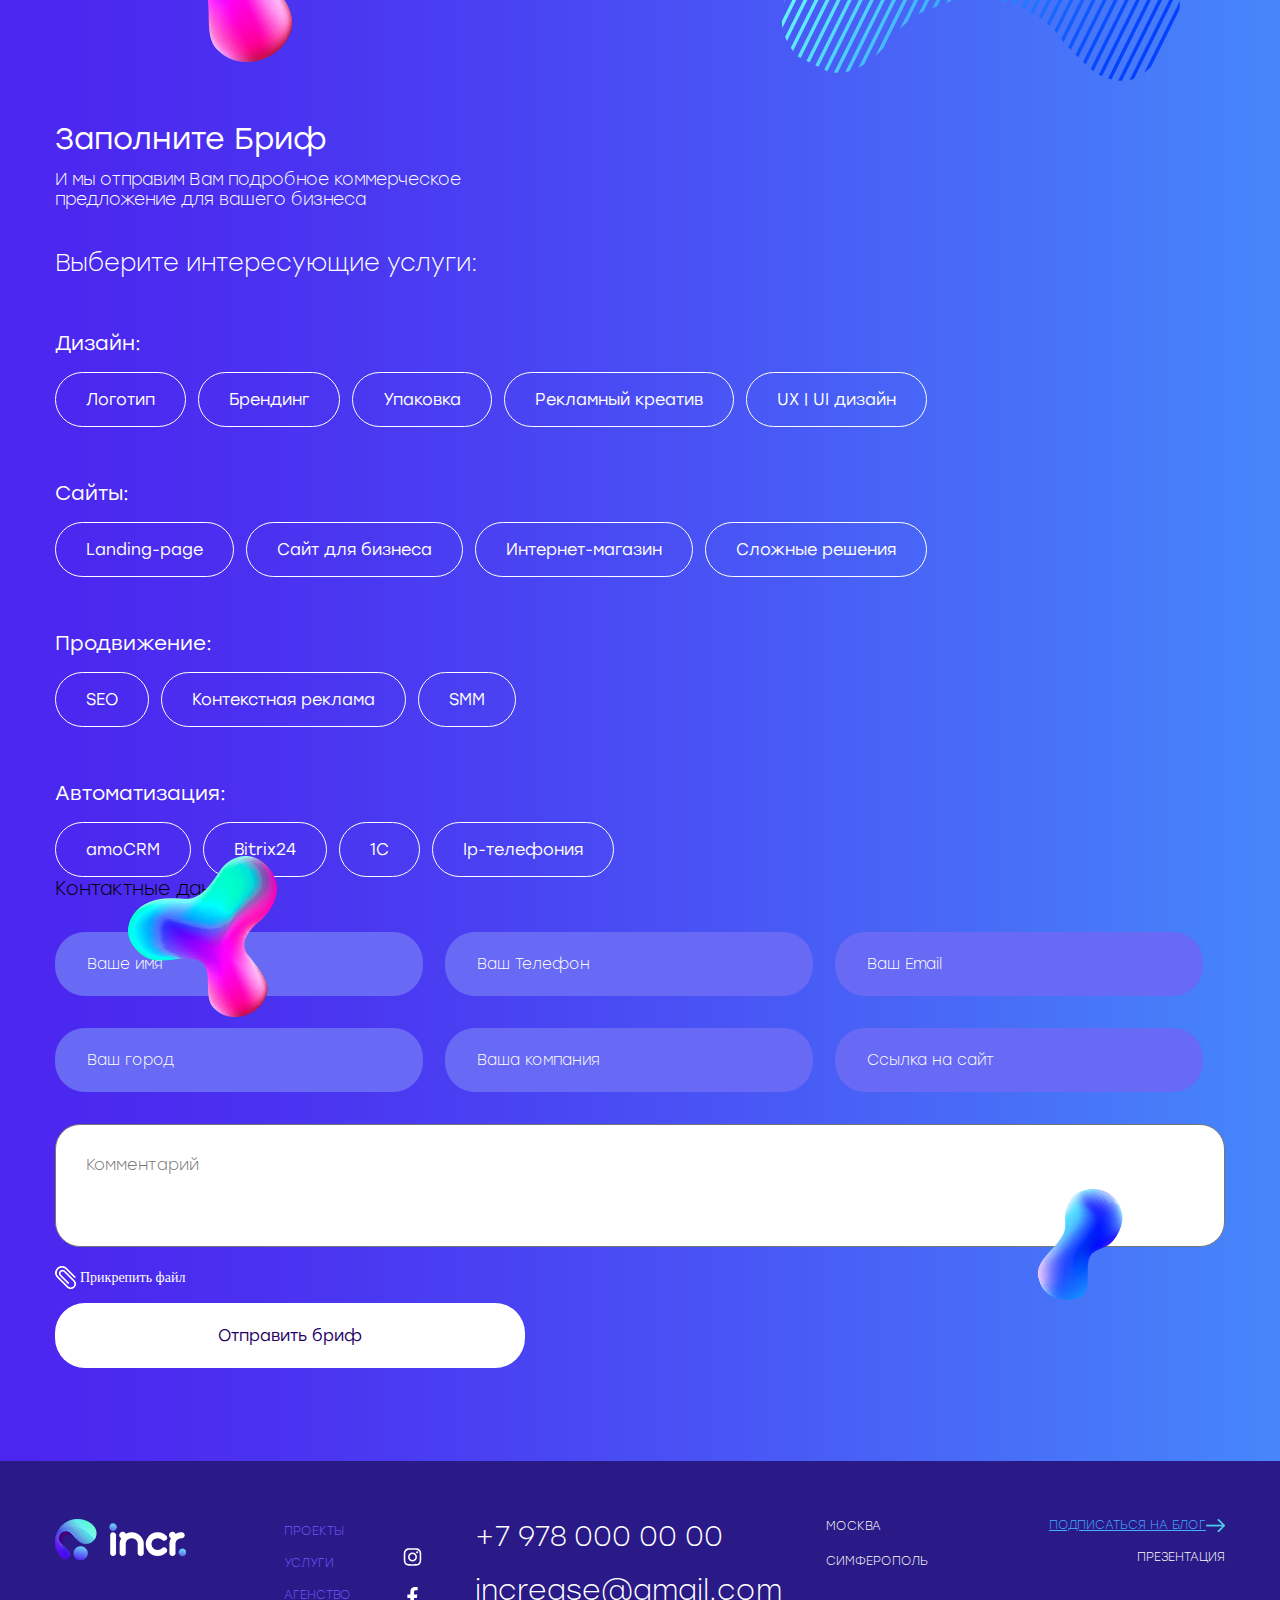
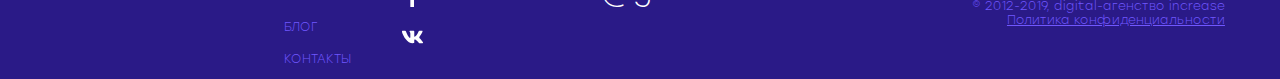
==== commit 482898bc: "немного правок,немного аддаптива + скелет хедера" ====
--- a/about_us.html
+++ b/about_us.html
@@ -36,7 +36,66 @@
         <a href="tel:+79780000000" class="header-phone">+7 (978) 000-00-00</a>
     </section>
 
-    
+    <section class="header-mobile">
+        <button type="button" class="open-menu-btn">
+            <span class="sr-only">Открыть меню</span>
+            <svg xmlns="http://www.w3.org/2000/svg" width="28" height="19"><path fill="#1F2D55" paint-order="stroke fill markers" fill-rule="evenodd" d="M1 1h26v3H1V1zm0 7h26v3H1V8zm0 7h26v3H1v-3z"></path></svg>
+        </button>
+        <a href="/" class="header-mobile-logo">
+            <!-- <svg xmlns="http://www.w3.org/2000/svg" class="header-mobile-logo__img" viewBox="0 0 592 156"><switch><g><path fill="#1F2C54" d="M11.135 101.957A11.116 11.116 0 0 0 0 113.099a11.115 11.115 0 0 0 11.135 11.142c6.338 0 11.134-4.969 11.134-11.142 0-6.172-4.796-11.142-11.134-11.142zm38.721-67.885v2.571H36.152v14.401h13.705v71.312h14.902V51.043h22.613v-14.4H64.758v-2.571c0-14.229 7.537-20.743 22.613-19.543V.129c-24.153-1.542-37.515 10.8-37.515 33.943zM164.98 51.385c-7.365-11.314-18.157-16.971-32.376-16.971-11.99 0-22.269 4.458-30.663 13.199-8.392 8.744-12.675 19.372-12.675 31.887s4.283 23.313 12.675 32.057c8.395 8.744 18.673 13.028 30.663 13.028 14.219 0 25.011-5.656 32.376-16.973v14.743h14.903V36.643H164.98v14.742zm-8.736 50.058c-5.823 5.828-13.019 8.741-21.754 8.741-8.565 0-15.76-2.913-21.584-8.741-5.825-6.002-8.736-13.202-8.736-21.943 0-8.743 2.911-15.942 8.736-21.771 5.824-5.999 13.019-8.914 21.584-8.914 8.735 0 15.931 2.915 21.754 8.914 5.825 5.829 8.736 13.028 8.736 21.771 0 8.741-2.911 15.941-8.736 21.943zm86.527 8.4c-8.564 0-15.759-2.916-21.584-8.744-5.652-5.828-8.564-13.029-8.564-21.6 0-8.743 2.912-15.942 8.564-21.771 5.825-5.828 13.02-8.742 21.584-8.742 11.478 0 21.07 5.999 25.352 15.084l12.506-7.199c-6.68-13.714-20.898-22.458-37.857-22.458-12.848 0-23.639 4.286-32.204 13.029-8.564 8.57-12.848 19.198-12.848 32.057 0 12.856 4.283 23.485 12.848 32.228 8.565 8.573 19.356 12.857 32.204 12.857 16.616 0 31.178-8.743 38.542-22.286l-12.676-7.371c-4.797 9.088-14.389 14.916-25.867 14.916zm77.104-97.199l-14.903 4.458v19.542h-16.959v14.401h16.959V97.5c0 21.258 11.649 28.286 37.687 24.856v-13.37c-15.246.685-22.783 1.713-22.783-11.486V51.043h22.783v-14.4h-22.783V12.644zm76.411 21.77c-12.505 0-23.296 4.286-32.033 13.029-8.735 8.742-13.019 19.371-13.019 32.057 0 12.685 4.283 23.313 13.019 32.057 8.737 8.744 19.528 13.028 32.033 13.028s23.298-4.284 32.033-13.028c8.736-8.743 13.19-19.372 13.19-32.057 0-12.686-4.454-23.314-13.19-32.057-8.736-8.743-19.528-13.029-32.033-13.029zm21.584 66.855c-5.824 5.828-13.019 8.744-21.584 8.744-8.393 0-15.588-2.916-21.411-8.744-5.826-5.828-8.737-13.028-8.737-21.77 0-8.743 2.911-15.942 8.737-21.771 5.823-5.828 13.019-8.742 21.411-8.742 8.565 0 15.76 2.914 21.584 8.742 5.825 5.829 8.736 13.028 8.736 21.771 0 8.742-2.911 15.942-8.736 21.77zm56.204-50.226v-14.4h-14.902v85.712h14.902V76.928c0-9.429 2.571-16.114 7.881-20.4 5.311-4.285 11.477-6.17 18.843-5.829V35.101c-12.847 0-21.756 5.314-26.724 15.942zm102.959-14.4l-24.667 67.199-29.121-67.199h-15.93l37.342 85.372-1.541 3.256c-4.969 12.514-12.676 18.343-23.125 17.484v13.887c17.129 1.2 30.663-9.601 38.027-28.971l34.946-91.028h-15.931z"></path></g></switch></svg> -->
+            <img src="./images/logo-small.png" class="logo__img header-mobile-logo__img" alt="Increase - веб-агенство">
+        </a>
+    </section>
+    <section class="mobile-menu ">
+        <div class="mobile-menu-header">
+            <a href="/" class="mobile-menu-logo">
+                <!-- <svg xmlns="http://www.w3.org/2000/svg" class="mobile-menu-logo__img" viewBox="0 0 1330 492"><defs><clipPath id="a"><path d="M0 369.061h998.137V0H0z"></path></clipPath></defs><g clip-path="url(#a)" transform="matrix(1.33333 0 0 -1.33333 0 492.081)"><path d="M982.205 213.966l-24.667-67.199-29.12 67.2h-15.93l37.341-85.373-1.54-3.255c-4.97-12.514-12.677-18.343-23.126-17.485V93.967c17.13-1.2 30.663 9.601 38.027 28.971l34.947 91.028zm-102.959-14.4v14.4h-14.902v-85.712h14.902v45.426c0 9.43 2.571 16.115 7.881 20.401 5.31 4.284 11.476 6.17 18.843 5.828v15.6c-12.847 0-21.755-5.315-26.724-15.944m-56.204-50.225c-5.824-5.829-13.019-8.745-21.584-8.745-8.393 0-15.588 2.916-21.41 8.745-5.827 5.828-8.739 13.028-8.739 21.77 0 8.742 2.912 15.941 8.738 21.771 5.823 5.827 13.018 8.741 21.411 8.741 8.565 0 15.76-2.914 21.584-8.74 5.825-5.83 8.736-13.03 8.736-21.773 0-8.74-2.91-15.94-8.736-21.769m-21.584 66.855c-12.505 0-23.296-4.286-32.033-13.029-8.736-8.742-13.019-19.37-13.019-32.057 0-12.685 4.283-23.313 13.02-32.057 8.736-8.744 19.527-13.028 32.032-13.028 12.505 0 23.298 4.284 32.033 13.028 8.736 8.744 13.191 19.372 13.191 32.057 0 12.686-4.455 23.315-13.19 32.057-8.736 8.743-19.529 13.03-32.034 13.03m-76.41 21.77l-14.904-4.458v-19.542h-16.959v-14.4h16.96V153.11c0-21.258 11.65-28.286 37.686-24.856v13.37c-15.246-.685-22.783-1.713-22.783 11.486v46.455h22.783v14.401h-22.783zm-77.105-97.2c-8.564 0-15.759 2.915-21.584 8.743-5.652 5.83-8.564 13.03-8.564 21.6 0 8.743 2.912 15.942 8.564 21.772 5.825 5.827 13.02 8.741 21.584 8.741 11.478 0 21.071-5.998 25.352-15.084l12.506 7.2c-6.68 13.713-20.899 22.457-37.858 22.457-12.847 0-23.638-4.286-32.204-13.029-8.564-8.57-12.847-19.199-12.847-32.057 0-12.856 4.283-23.485 12.847-32.227 8.566-8.574 19.357-12.858 32.204-12.858 16.616 0 31.178 8.743 38.542 22.286l-12.676 7.371c-4.795-9.088-14.388-14.916-25.866-14.916m-86.527 8.401c-5.823-5.828-13.019-8.742-21.754-8.742-8.565 0-15.76 2.914-21.584 8.742-5.825 6.002-8.736 13.202-8.736 21.943 0 8.743 2.911 15.942 8.736 21.772 5.824 6 13.02 8.914 21.584 8.914 8.735 0 15.931-2.915 21.754-8.914 5.825-5.83 8.736-13.029 8.736-21.772 0-8.74-2.91-15.94-8.736-21.943m8.736 50.057c-7.365 11.315-18.157 16.972-32.376 16.972-11.99 0-22.268-4.458-30.663-13.2-8.39-8.743-12.675-19.37-12.675-31.886 0-12.515 4.284-23.313 12.675-32.057 8.395-8.744 18.673-13.028 30.663-13.028 14.22 0 25.011 5.656 32.376 16.973v-14.743h14.904v85.712h-14.904zM455.03 216.537v-2.57h-13.705v-14.402h13.705v-71.31h14.902v71.31h22.612v14.401h-22.612v2.571c0 14.228 7.537 20.742 22.612 19.543v14.4c-24.153 1.542-37.514-10.8-37.514-33.943m-38.722-67.885a11.117 11.117 0 0 1-11.135-11.143 11.115 11.115 0 0 1 11.135-11.14c6.338 0 11.134 4.968 11.134 11.14 0 6.172-4.796 11.143-11.134 11.143" fill="#102855"></path><path d="M326.494 284.743a5.024 5.024 0 0 0-5.011-5.017 5.02 5.02 0 0 0-5.011 5.017c0 .727.158 1.417.437 2.04a5.016 5.016 0 0 0 4.574 2.977 5.02 5.02 0 0 0 5.01-5.017m-81.074-92.807c0 7.216 5.253 4.777-1.124 7.185l27.762 28.204 42.16 42.213a16.707 16.707 0 0 1 7.266-1.671c9.294 0 16.855 7.57 16.855 16.876 0 9.306-7.561 16.876-16.855 16.876s-16.855-7.57-16.855-16.876c0-2.365.492-4.614 1.373-6.66l-44.054-44.11c-1.111-1.11-18.28-16.29-18.28-17.862" fill="#008bd9"></path><path d="M345.5 246.42a5.02 5.02 0 0 0 5.011-5.018 5.02 5.02 0 0 0-5.011-5.017 5.02 5.02 0 0 0-5.012 5.017 5.02 5.02 0 0 0 5.012 5.018m-53.899-82.373c-.001.041-.006.08-.006.122a5.018 5.018 0 0 0 5.011 5.015c2.763 0 5.01-2.25 5.01-5.015 0-.042-.005-.08-.006-.122-.064-2.71-2.282-4.898-5.004-4.898-2.723 0-4.941 2.188-5.005 4.898m38.36 83.893h-8.149a5.911 5.911 0 0 1-4.187-1.737l-25.207-25.238a5.937 5.937 0 0 1-1.735-4.192v-36.826c-6.376-2.407-10.932-8.562-10.932-15.778 0-9.307 7.56-16.877 16.855-16.877 9.294 0 16.854 7.57 16.854 16.877 0 7.216-4.556 13.371-10.933 15.778v34.37l21.737 21.764h5.253c2.233-6.703 8.546-11.555 15.983-11.555 9.293 0 16.854 7.571 16.854 16.876 0 9.306-7.561 16.877-16.854 16.877-6.979 0-12.981-4.27-15.539-10.339" fill="#ffb900"></path><path d="M353.622 192.599a5.02 5.02 0 0 0-5.011 5.018 5.02 5.02 0 0 0 5.01 5.016 5.02 5.02 0 0 0 5.013-5.016 5.021 5.021 0 0 0-5.012-5.018M305.26 68.232a5.021 5.021 0 0 0 5.01-5.02 5.021 5.021 0 0 0-5.01-5.016 5.021 5.021 0 0 0-4.776 6.537 5.039 5.039 0 0 0 2.846 3.109c.594.25 1.246.39 1.93.39m48.362 146.26c-9.293 0-16.855-7.57-16.855-16.875 0-7.304 4.666-13.52 11.162-15.866v-69.254L313.434 77.96a16.723 16.723 0 0 1-8.174 2.13c-9.294 0-16.855-7.57-16.855-16.877 0-9.305 7.56-16.876 16.855-16.876 9.294 0 16.855 7.57 16.855 16.876 0 1.99-.365 3.894-1 5.668l36.922 36.969a5.925 5.925 0 0 1 1.734 4.19v71.879c6.259 2.467 10.706 8.566 10.706 15.698 0 9.306-7.561 16.876-16.855 16.876" fill="#6960b2"></path><path d="M316.322 128.538a5.021 5.021 0 0 0-5.01-5.019 5.02 5.02 0 0 0-5.012 5.02 5.021 5.021 0 0 0 5.011 5.018c2.763 0 5.011-2.253 5.011-5.019m-71.554 21.8l25.912-25.99a5.913 5.913 0 0 1 4.187-1.74h20.684c2.404-6.385 8.552-10.948 15.76-10.948 9.294 0 16.855 7.572 16.855 16.878 0 9.306-7.56 16.877-16.855 16.877-7.208 0-13.356-4.562-15.76-10.948h-18.23l-24.284 24.361" fill="#00b431"></path><path d="M264.654 50.718a5.018 5.018 0 0 0 5.01 5.017 5.02 5.02 0 0 0 5.011-5.017 5.02 5.02 0 0 0-5.012-5.018 5.02 5.02 0 0 0-5.009 5.018m-34.157 72.164s32.334-32.558 32.334-32.93V66.132c-5.896-2.632-10.02-8.544-10.02-15.413 0-9.306 7.56-16.876 16.852-16.876 9.296 0 16.856 7.57 16.856 16.876 0 7.559-4.989 13.974-11.844 16.115v26.152a5.929 5.929 0 0 1-1.734 4.19l-37.45 37.47" fill="#ff7200"></path><path d="M240.961 25.913c2.763 0 5.011-2.253 5.011-5.019a5.018 5.018 0 0 0-5.01-5.015 5.018 5.018 0 0 0 0 10.034m-33.168 101.558V80.975a5.93 5.93 0 0 1 1.734-4.192l25.596-25.63V36.706c-6.42-2.384-11.018-8.564-11.018-15.812 0-9.305 7.561-16.877 16.855-16.877s16.855 7.572 16.855 16.877c0 7.187-4.516 13.32-10.848 15.75v16.965a5.936 5.936 0 0 1-1.734 4.194l-25.596 25.628v43.881M305.854 315.356a5.02 5.02 0 0 0-5.01 5.017 5.02 5.02 0 0 0 5.01 5.017 5.02 5.02 0 0 0 5.011-5.017 5.02 5.02 0 0 0-5.01-5.017m-75.166-27.139a5.021 5.021 0 0 0 5.012 5.018 5.02 5.02 0 0 0 5.011-5.018 5.021 5.021 0 0 0-2.736-4.465 4.964 4.964 0 0 0-2.275-.552 5.02 5.02 0 0 0-5.012 5.017m20.82 5.797c-2.368 6.454-8.55 11.08-15.808 11.08-9.294 0-16.855-7.57-16.855-16.877 0-9.306 7.561-16.877 16.855-16.877 7.158 0 13.271 4.5 15.711 10.815h17.7c1.4 0 2.754.495 3.824 1.401l25.578 21.65a16.706 16.706 0 0 1 7.34-1.709c9.293 0 16.854 7.57 16.854 16.876 0 9.306-7.56 16.876-16.854 16.876S289 329.68 289 320.373c0-2.329.473-4.549 1.33-6.568l-23.384-19.79z" fill="#ff004d"></path><path d="M123.902 80.641h29.8v11.603h-29.8zm-12.905 157.958c-13.371 1.585-20.72 8.948-22.121 22.252h-11.55c.192-9.588 3.601-17.707 10.428-24.306 6.449-6.232 14.232-9.316 23.243-9.487zM77.469 58.606c.149-.039.308-.118.466-.118 3.436-.011 6.873.005 10.308-.026.905-.01.848.558.88 1.163.541 10.015 7.577 18.293 17.42 20.445 1.455.318 2.955.438 4.448.652v11.504c-18.365.444-34.09-15.854-33.522-33.62m22.763 147.442c-5.904.002-11.81.022-17.714-.015-1.546-.01-3.106-.094-4.632-.325-14.584-2.21-25.688-12.812-28.557-27.302-.4-2.019-.485-4.097-.715-6.163h11.784c.035.212.066.332.073.458.668 12.583 10.113 21.565 22.707 21.579 5.612.006 11.225 0 16.837 0h1.395v11.717c-.443.019-.81.051-1.178.051m79.48 37.782v85.816c-.193 1.363-.36 2.73-.584 4.087-3.728 22.674-24.658 38.227-47.499 34.873-16.128-2.37-27.186-11.566-33.344-26.651-.564-1.382-.964-2.829-1.447-4.267-.314.026-.564.022-.804.071-6.592 1.326-13.148 1.134-19.692-.353-24.033-5.457-39.761-30.406-34.267-54.443.271-1.181.005-1.626-1.093-2.099a42.085 42.085 0 0 1-21.581-56.585c.431-.925.262-1.316-.52-1.901C6.769 213.311.256 201.177.007 186.062c-.241-14.561 5.514-26.615 16.647-36.045.335-.284.658-.582 1.005-.889-.341-.459-.594-.791-.836-1.132-7.631-10.726-10.188-22.58-6.894-35.311 3.89-15.043 13.51-25.03 28.268-29.952 1.088-.362 1.371-.848 1.202-1.862a16.813 16.813 0 0 1-.217-2.125c-.629-15.773 4.467-29.392 15.833-40.364 11.946-11.534 26.392-16.065 42.846-14.138 1.212.143 1.72-.084 2.265-1.175C108.008 7.322 124.971-1.77 142.52.288c17.365 2.035 31.825 14.853 35.916 31.911.573 2.392.858 4.851 1.276 7.278v80.282h-11.79v-1.763c0-25.123.01-50.247-.02-75.37-.002-1.877-.105-3.79-.473-5.624-2.493-12.447-9.829-20.818-22.031-24.097-12.213-3.283-22.74.313-31.103 9.868-1.277 1.462-2.271 3.173-3.487 4.899 10.023 4.341 17.852 10.886 23.71 19.892l-9.799 6.325c-11.215-17.267-32.644-22.345-49.357-15.217-15.586 6.645-26.602 23.217-24.168 42.274 1.084 8.487 4.58 15.906 10.429 22.145 7.877 8.399 17.68 12.584 29.2 12.887v11.887c-23.341-1.325-39.408-12.748-48.661-34.006-.077 0-.166-.019-.242.002-20.68 6.324-28.543 31.511-14.549 48.566.547.666 1.01.616 1.712.337 4.594-1.825 9.375-2.91 14.305-3.043 15.508-.413 28.226 5.379 38.004 17.475 2.507 3.101 4.484 6.533 6.056 10.323-3.623 1.538-7.154 3.038-10.684 4.535-6.716-16.009-24.044-23.075-38.516-19.865-13.58 3.014-24.223 14.344-26.231 28.387-2.035 14.229 5.174 26.777 14.657 32.79 3.335-3.473 7.076-6.45 11.534-8.681l5.273 10.253c-12.994 8.162-18.732 19.582-15.31 34.658 2.291 10.086 8.89 16.889 18.447 20.936 3.919-6.978 9.086-12.511 15.772-16.77l6.206 9.844c-15.577 9.888-18.903 29.102-13.135 42.458 5.551 12.853 19.325 21.479 33.183 20.772 9.314-.475 17.144-4.404 23.566-10.987 6.205-6.363 8.966-14.283 9.208-23.062h11.801c-.219 2.366-.282 4.64-.66 6.859-2.54 14.912-10.449 26.069-23.616 33.48-.723.407-.873.787-.683 1.569 3.564 14.718 18.796 24.799 33.79 22.339 15.214-2.496 25.855-15.014 25.868-30.472.016-18.12.004-36.238.004-54.358v-1.385c-.409-.034-.651-.072-.894-.072-14.293.003-28.586-.097-42.878.048-10.085.103-18.875 7.6-20.917 17.489-.31 1.496-.446 3.029-.653 4.487H91.025c-.19-4.063.959-9.781 3.114-14.084 6.411-12.798 16.836-19.475 31.133-19.67 13.662-.185 27.327-.04 40.992-.04h1.681V243.83z" fill="#102855" fill-rule="evenodd"></path><path d="M235.014 343.856a5.02 5.02 0 0 0-5.01 5.018 5.02 5.02 0 0 0 5.01 5.016 5.02 5.02 0 0 0 5.011-5.017 5.02 5.02 0 0 0-5.01-5.018m0 21.894c-9.295 0-16.856-7.57-16.856-16.876 0-2.504.563-4.874 1.544-7.013l-22.653-22.681a5.93 5.93 0 0 1-1.734-4.193V256.15c0-1.572.623-8.54 1.734-9.651l10.11 6.789v59.242l20.94 20.969a16.712 16.712 0 0 1 6.914-1.502c9.294 0 16.855 7.57 16.855 16.877 0 9.305-7.56 16.876-16.855 16.876" fill="#00b431"></path><path d="M185.41 131.632c13.096 0 26.193 0 39.292.002.89 0 1.781.02 2.67.009 2.61-.035 4.815 1.117 6.82 2.564 2.128 1.539 3.667 3.637 4.574 6.143.214.592.485 1.185.56 1.799.125.998.146 2.01.146 3.02.008 27.005.006 54.012.005 81.018 0 .494-.018.989-.016 1.483.012 2.605-1.149 4.8-2.605 6.803-1.652 2.274-3.95 3.785-6.603 4.727-.426.15-.864.322-1.306.36a37.829 37.829 0 0 1-3.14.136c-26.927.007-53.854.006-80.78.005-.515 0-1.03-.02-1.544-.011-2.588.035-4.778-1.113-6.765-2.547-2.093-1.511-3.64-3.555-4.54-6.024-.23-.628-.528-1.254-.616-1.906-.133-.995-.149-2.012-.149-3.018-.007-27.026-.006-54.052-.005-81.08 0-.453.005-.91.014-1.363.026-1.297.298-2.521.804-3.733 1.038-2.48 2.617-4.545 4.794-6.054 2.328-1.615 4.92-2.39 7.85-2.372 13.513.086 27.026.039 40.54.039m67.23 96.299v-84.528c-.042-.17-.092-.341-.118-.512-.204-1.346-.32-2.708-.616-4.03-2.32-10.378-11.017-18.44-21.572-20.036-.873-.13-1.75-.238-2.627-.355h-84.529c-.17.042-.339.095-.51.115-.959.128-1.925.207-2.876.372-10.834 1.903-19.544 10.852-21.18 21.759-.134.894-.245 1.79-.366 2.687v84.528c.04.17.091.34.118.512.206 1.344.327 2.706.62 4.03 2.296 10.357 11.046 18.469 21.568 20.033.874.13 1.751.239 2.626.357h84.53c.17-.04.337-.094.511-.117.956-.125 1.922-.204 2.873-.37 10.833-1.895 19.54-10.843 21.181-21.758.134-.894.243-1.791.366-2.687" fill="#102855" fill-rule="evenodd"></path><path d="M204.06 213.587v11.627c-16.534 1.006-25.248-7.378-25.248-22.695v-1.118h-8.49v-11.627h8.49v-44.273h12.065v44.273h13.183v11.627h-13.183v1.118c0 8.161 4.358 11.85 13.183 11.068m-50.5-52.657c-4.805 0-8.379-3.802-8.379-8.385s3.798-8.385 8.38-8.385c4.58 0 8.377 3.802 8.377 8.385s-3.798 8.385-8.378 8.385" fill="#102855"></path></g></svg> -->
+                <!-- <img src="./images/mobile-logo-full.png" class="mobile-menu-logo__img" alt="factory"> -->
+                <img src="./images/logo-small.png" class="logo__img header-mobile-logo__img" alt="Increase - веб-агенство">
+            </a>
+            <button type="button" class="close-menu-btn">
+                <span class="sr-only">Закрыть меню</span>
+                <svg xmlns="http://www.w3.org/2000/svg" width="28" height="19" fill="rgb(31,45,85)" viewBox="0 0 47.971 47.971"><path d="M28.228 23.986L47.092 5.122a2.998 2.998 0 0 0 0-4.242 2.998 2.998 0 0 0-4.242 0L23.986 19.744 5.121.88a2.998 2.998 0 0 0-4.242 0 2.998 2.998 0 0 0 0 4.242l18.865 18.864L.879 42.85a2.998 2.998 0 1 0 4.242 4.241l18.865-18.864L42.85 47.091c.586.586 1.354.879 2.121.879s1.535-.293 2.121-.879a2.998 2.998 0 0 0 0-4.242L28.228 23.986z"></path></svg>
+        
+              
+            </button>
+        </div>
+
+        <div class="mobile-menu-content">
+            <div class="mobile-menus">
+                <nav class="mobile-menu-nav">
+                    <ul class="mobile-menu-nav-list">
+                        <li class="mobile-menu-nav-item">
+                            <a href="index.html" class="mobile-menu-nav-item__link">
+                                <span class="mobile-menu-nav-item__link-text">ГЛАВНАЯ</span>
+                            </a>
+                        </li>
+                        <li class="mobile-menu-nav-item">
+                            <a href="service.html" class="mobile-menu-nav-item__link">
+                                <span class="mobile-menu-nav-item__link-text">УСЛУГИ</span>
+                            </a>
+                        </li>
+                        <li class="mobile-menu-nav-item">
+                            <a href="about_us.html" class="mobile-menu-nav-item__link">
+                                <span class="mobile-menu-nav-item__link-text">О НАС</span>
+                            </a>
+                        </li>
+                        <li class="mobile-menu-nav-item">
+                            <a href="blog.html" class="mobile-menu-nav-item__link">
+                                <span class="mobile-menu-nav-item__link-text">БЛОГ</span>
+                            </a>
+                        </li>
+                        <li class="mobile-menu-nav-item">
+                            <a href="+7 (978) 000-00-00" class="mobile-menu-nav-item__link">
+                                <span class="mobile-menu-nav-item__link-text">+7 (978) 000-00-00</span>
+                            </a>
+                        </li>
+                    </ul>
+                </nav>
+            </div>
+        </div>
+    </section>
+    <div class="mobile-menu-overlay"></div>
 
 <img src="./images/free-audit-blot.png" class="paroller header__paroller-1" data-paroller-factor="0.2" aria-hidden="true" alt="" style="transform: translate(0px, 21px); transition: transform 0.1s ease 0s; will-change: transform;">
 </header>
--- a/style.css
+++ b/style.css
@@ -1327,7 +1327,7 @@
 /* service-about */
 
 .service-about {
-    background: url(images/branding-services.png) no-repeat;
+    background:#f3f5f6 url(images/branding-services.png) no-repeat;
 }
 
 .container-service-about {
@@ -2187,11 +2187,11 @@
    }
 
 .price-design-text {
-    padding-left: 15px;
-    font-size: 20px;
+    /* padding-left: 15px; */
+    font-size: 16px;
 }  
 
-.check-service::before {
+/* .check-service::before {
     content: "";
     position: absolute;
     left: 10px;
@@ -2200,9 +2200,9 @@
     border: 1px solid rgba(255,255,255, .8);
     border-radius: 50%;
     /* background-color: rgba(255,255,255, .5); */
-}
-
-.price-design-text::before {
+} */
+
+/* .price-design-text::before {
     content: "";
     position: absolute;
     left: 10px;
@@ -2211,16 +2211,16 @@
     border-radius: 50%;
     /* background-color: #fff; */
     transform: translate(calc(50% + .5px), calc(50% + .5px));
-}
+} */
 
 /* input[type="checkbox"]:checked + label {
     background: #fff;
     color: #260063;
 } */
 
-.check:checked + .price-design-text::before {
+/* .check:checked + .price-design-text::before {
     background-color: #fff;  
-}
+} */
 
 /* .check:checked .check-service {
     background: #fff;
@@ -4856,6 +4856,130 @@
 
 /* SMM! */
 
+/* NAV-MOB */
+
+.mobile-menu-nav-list {
+    list-style: none;
+}
+
+.mobile-menu-nav-item {
+    margin: 15px 0;
+}
+
+.mobile-menu-nav-item__link {
+    text-decoration: none;
+}
+
+.mobile-menu-nav-item__link-text {
+    color: black;
+}
+
+.mobile-menu {
+    /* margin-left: 15px; */
+    position: fixed;
+    z-index: 25;
+    left: 0;
+    top: 0;
+    width: 270px;
+    height: 100vh;
+    background-color: #008eff;
+    transform: translateX(-100%);
+    transition: all .25s;
+}
+
+.mobile-menu_active {
+    transform: translateX(0);
+}
+
+.header-mobile {
+    position: fixed;
+    z-index: 22;
+    top: 0;
+    left: 0;
+    display: none;
+    align-items: center;
+    width: 100%;
+    height: 149px;
+    padding: 20px 15px;
+    background-color: #fff;
+    box-shadow: 0 3px 5px rgba(0,0,0, .1);
+    background-color: #008eff;
+}
+
+.open-menu-btn {
+    display: flex;
+    align-items: center;
+    justify-content: center;
+    margin-right: 11px;
+    border: none;
+    background-color: transparent;
+}
+
+.header-mobile-logo {
+    display: flex;
+    align-items: center;
+}
+
+.header-mobile-logo__img {
+    margin-top: 2px;
+}
+
+.header-mobile-actions {
+    display: flex;
+    margin-left: auto;
+}
+
+
+
+.mobile-menu-overlay {
+    position: fixed;
+    z-index: 24;
+    left: 0;
+    top: 0;
+    right: 0;
+    bottom: 0;
+    visibility: hidden;
+    opacity: 0;
+    background-color: rgba(0,0,0, .5);
+    transition: all .15s;
+    -webkit-backdrop-filter: blur(5px);
+    backdrop-filter: blur(5px);
+}
+
+.mobile-menu-overlay_active {
+    visibility: visible;
+    opacity: 1;
+}
+
+.mobile-menu-content {
+    padding: 15px;
+    padding-top: 0;
+}
+
+.mobile-menu-header {
+    display: flex;
+    align-items: center;
+    justify-content: space-between;
+    padding: 10px 15px;
+}
+
+.close-menu-btn {
+    background: transparent;
+    border: none;
+}
+
+@media (max-width: 1100px){
+
+    .header-mobile {
+        display: flex;
+    }
+
+
+
+}
+
+/* NAV-MOB! */
+
 
 /* ADAPTIP */
 
@@ -5074,9 +5198,9 @@
         flex: 1 25%;
     }
 
-    .price-design-text {
+    /* .price-design-text {
         font-size: 19px;
-    }
+    } */
 
     .about-us-digital-img {
         width: 50%;
@@ -5305,14 +5429,22 @@
     .info-service-img {
         width: 450px;
     }
+
+    .service {
+        display: none;
+    }
+
+    .services-lists {
+        display: none;
+    }
    
  }
 
  @media (max-width: 1100px) {
     
-    .service-big-img {
+    /* .service-big-img {
         width: 400px;
-    }
+    } */
 
     .sml-info-service-slogan {
         font-size: 24px;
@@ -5330,6 +5462,27 @@
         width: 400px
     }
 
+    .sml-info-service {
+        flex-direction: column;
+        align-items: center;
+    }
+
+    .design_choice {
+        margin-bottom: 0;
+    }
+
+    .wrapper-service-about {
+        height: auto !important;
+    }
+
+    .service-big-img {
+        margin-top: 15px;
+    }
+    
+    .sml-info-service-text {
+        width: auto;
+    }
+
  }
 
  @media (max-width: 1000px) {
@@ -5362,17 +5515,17 @@
         font-size: 20px;
     }
 
-    .service-big-img {
+    /* .service-big-img {
         width: 350px;
-    }
+    } */
 
  }
 
  @media (max-width: 900px) { 
 
-    .service-big-img {
+    /* .service-big-img {
         width: 320px;
-    }
+    } */
 
     .wrapper {
         height: 404px;
